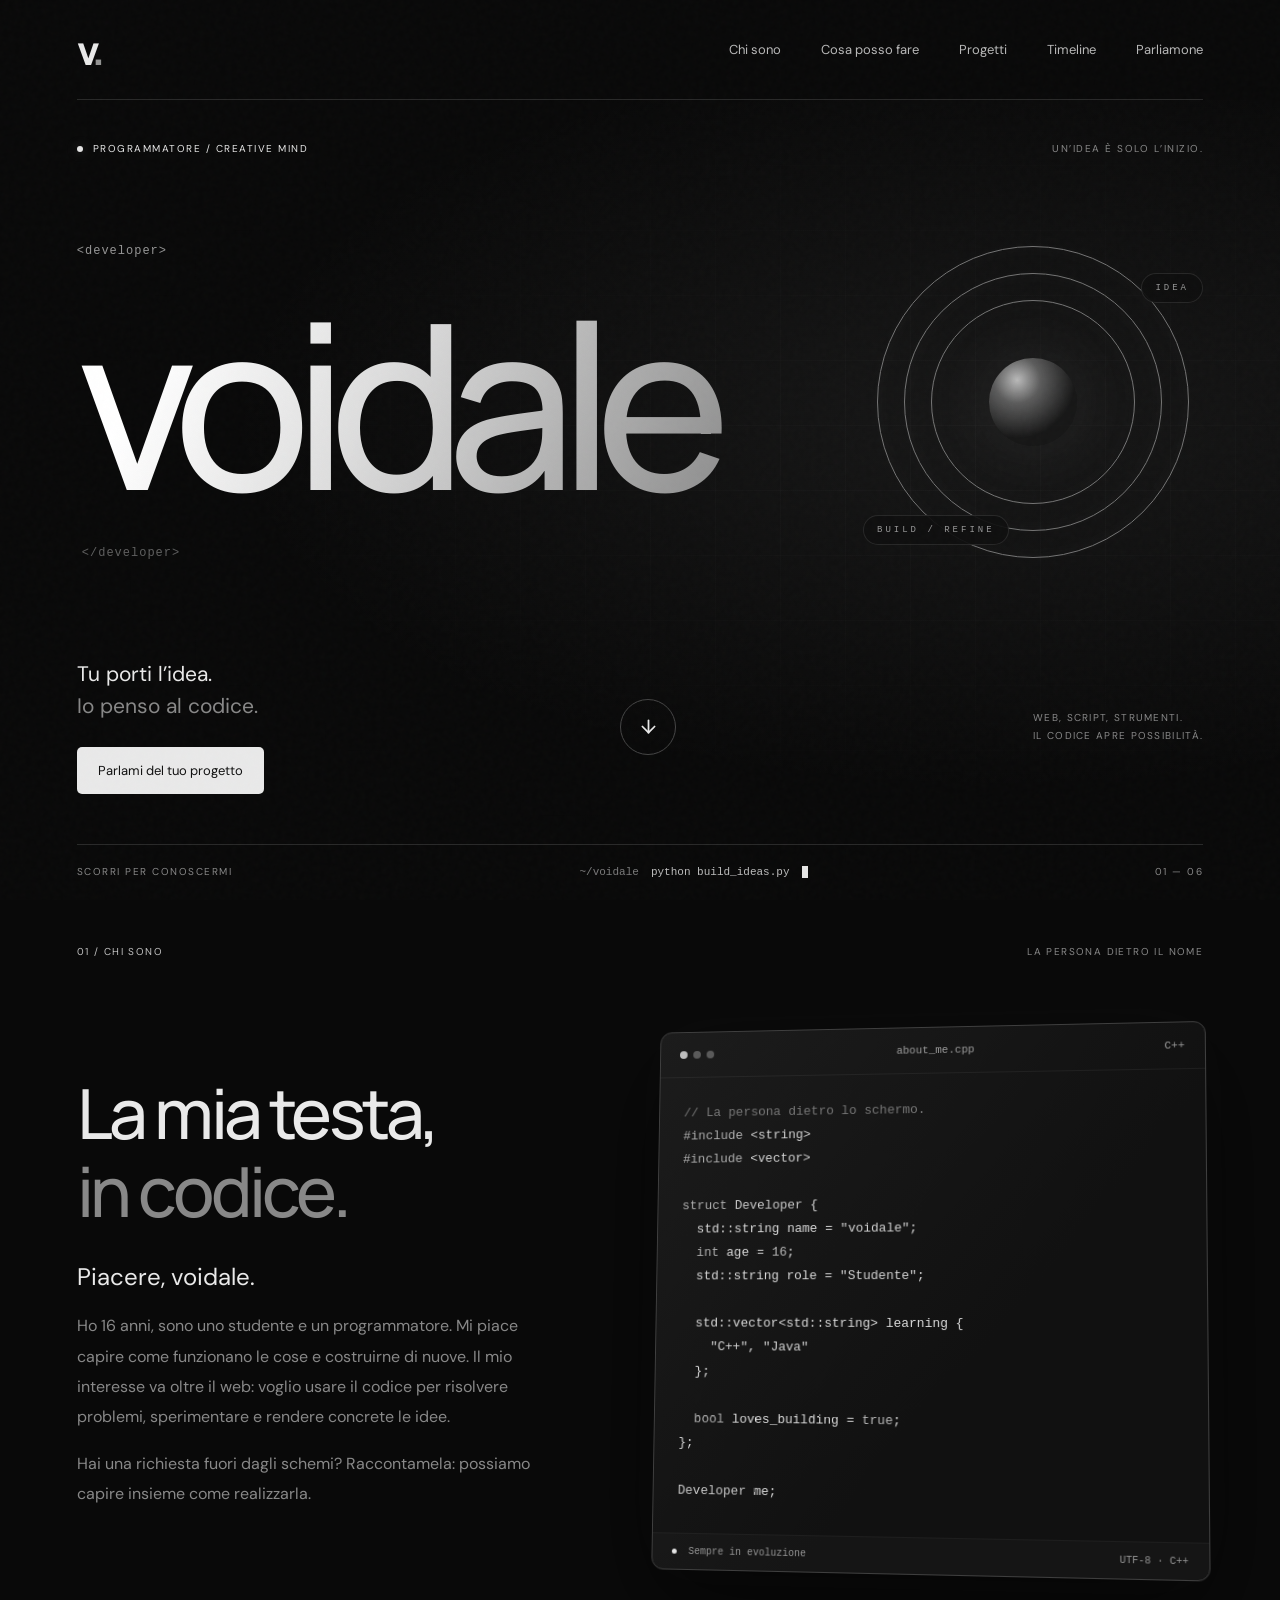
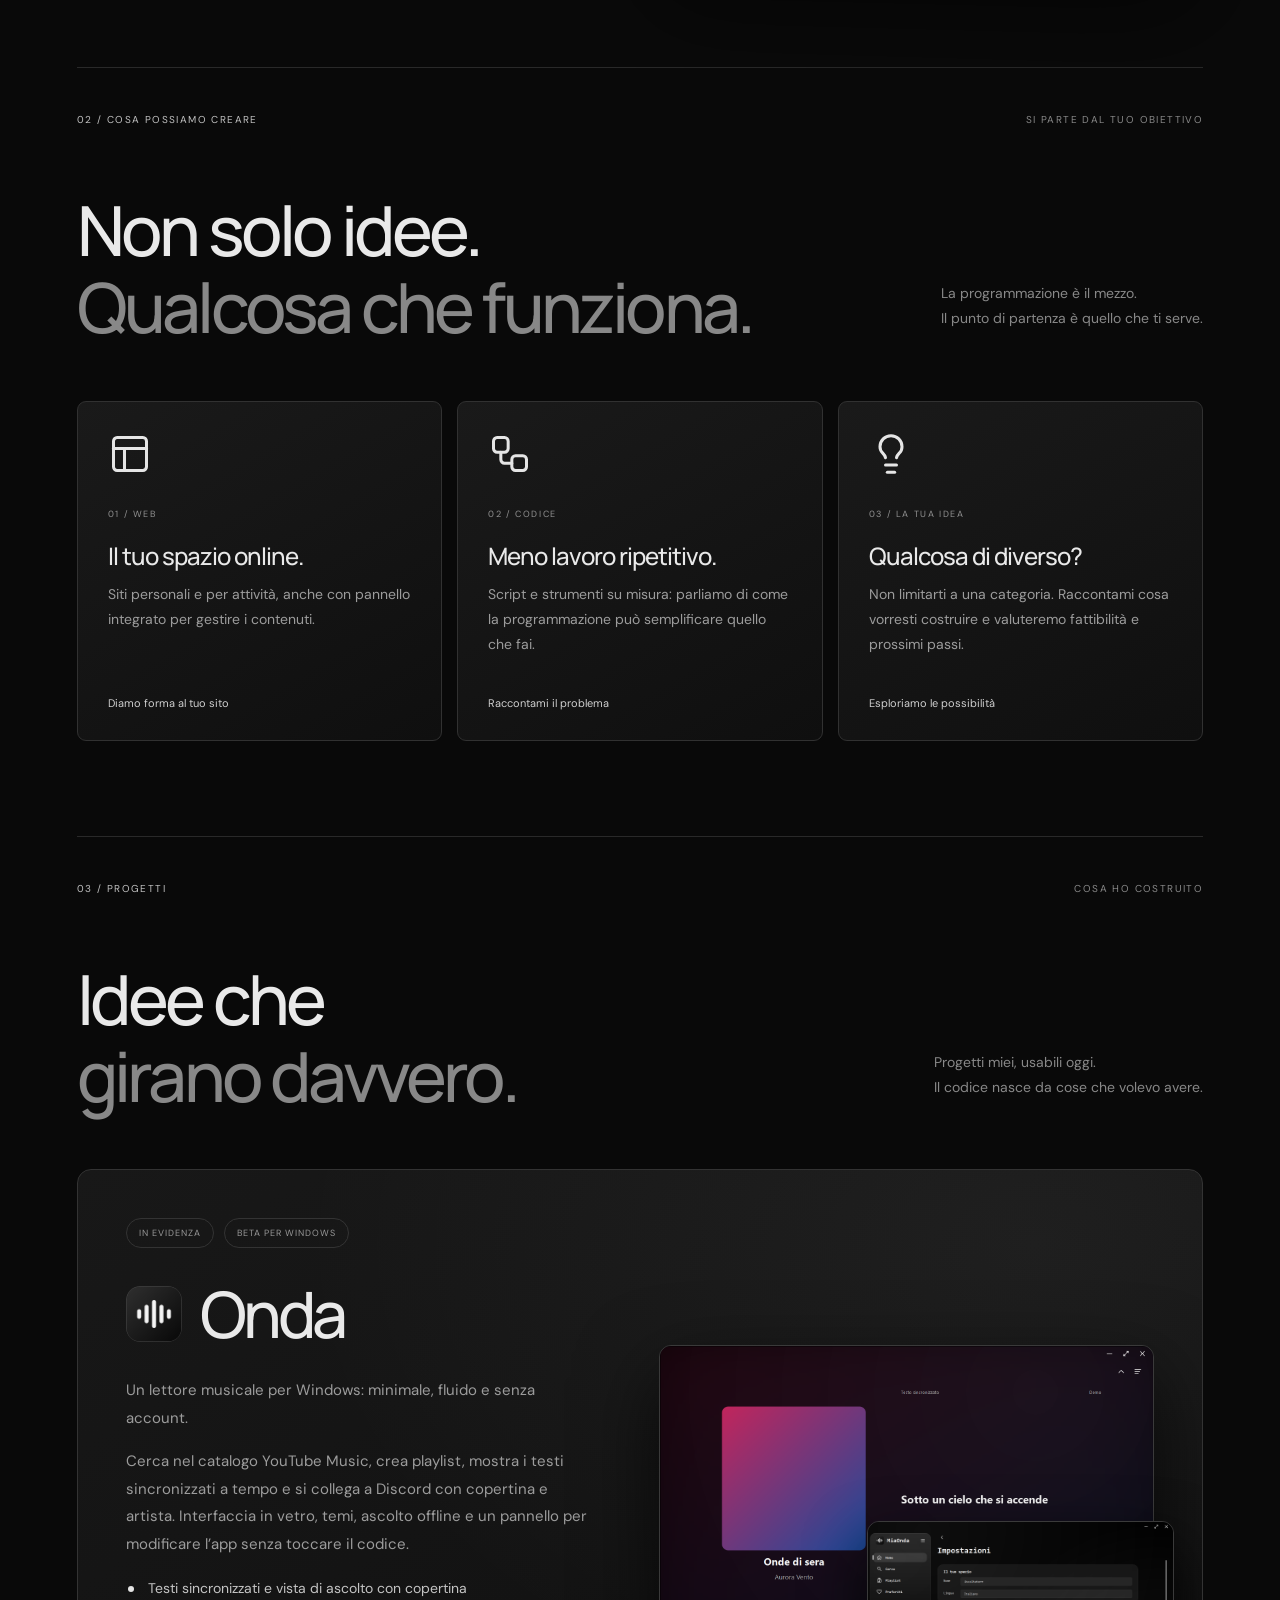
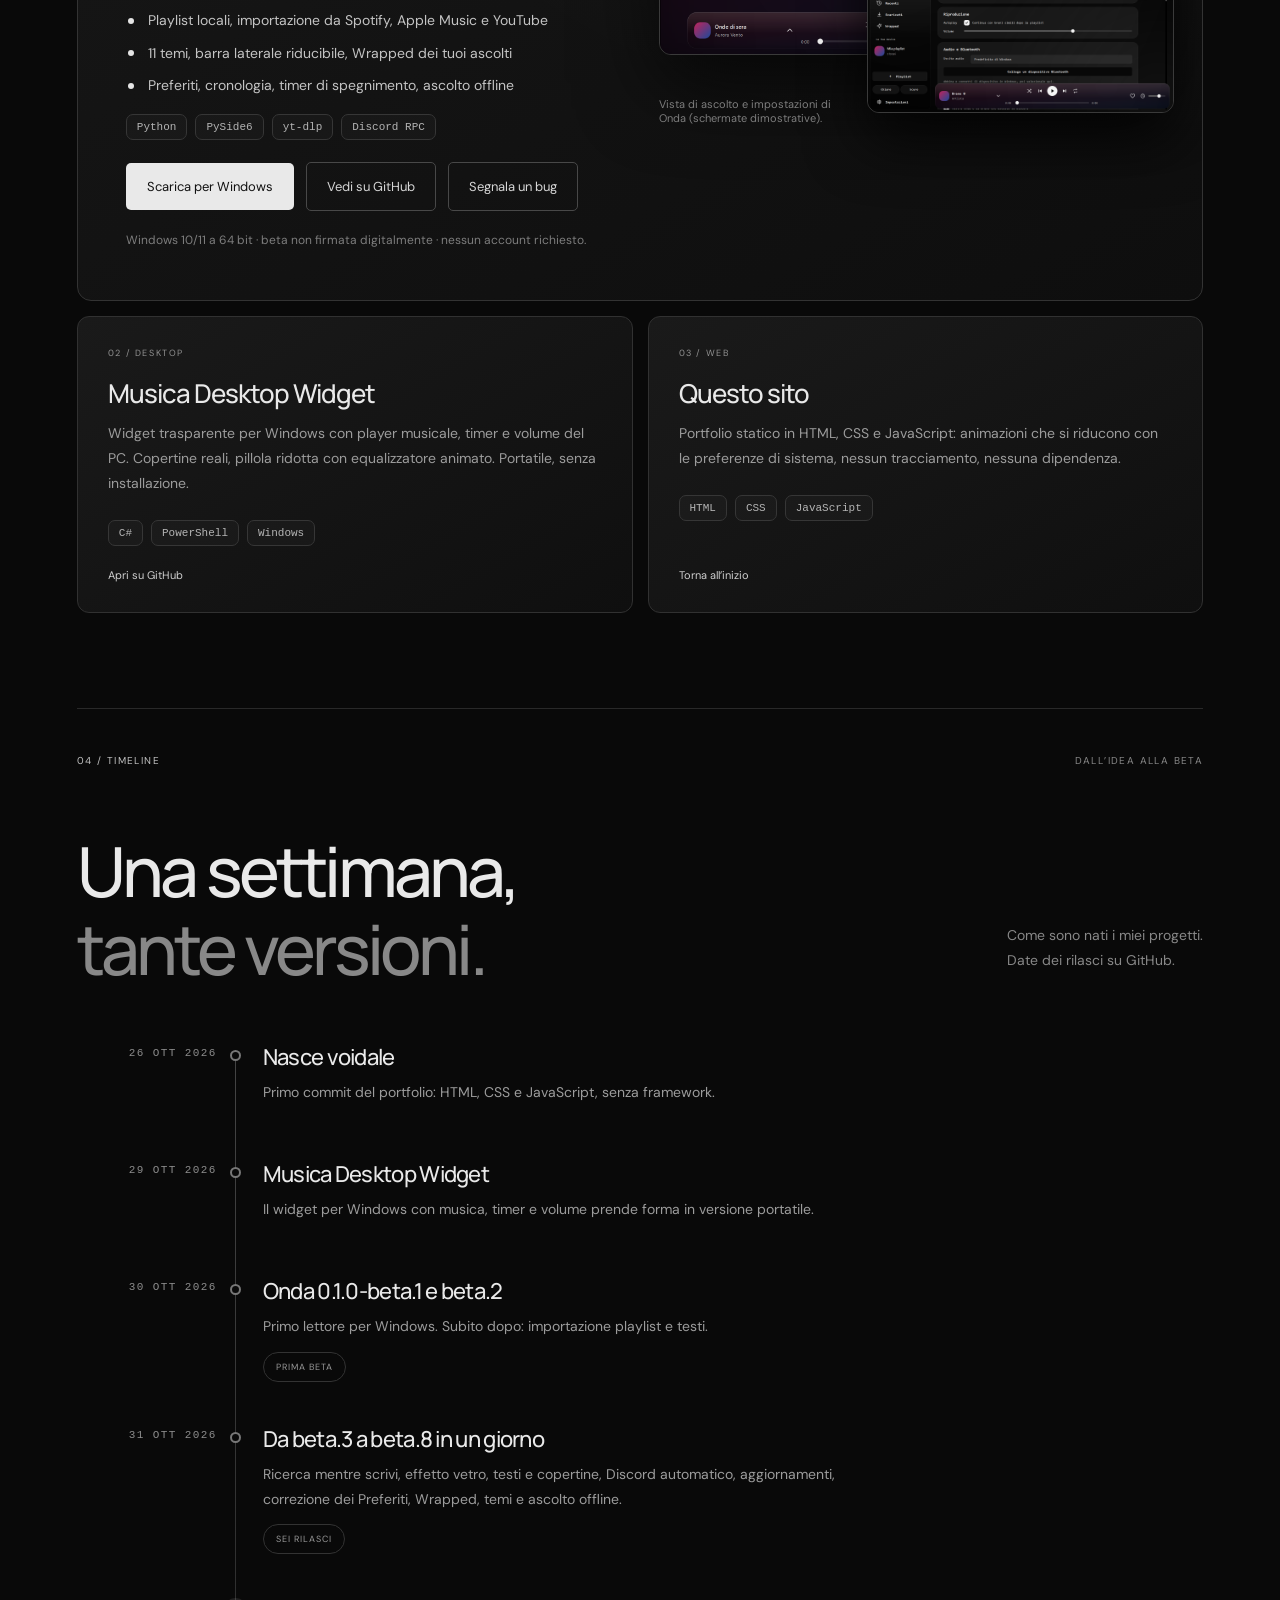
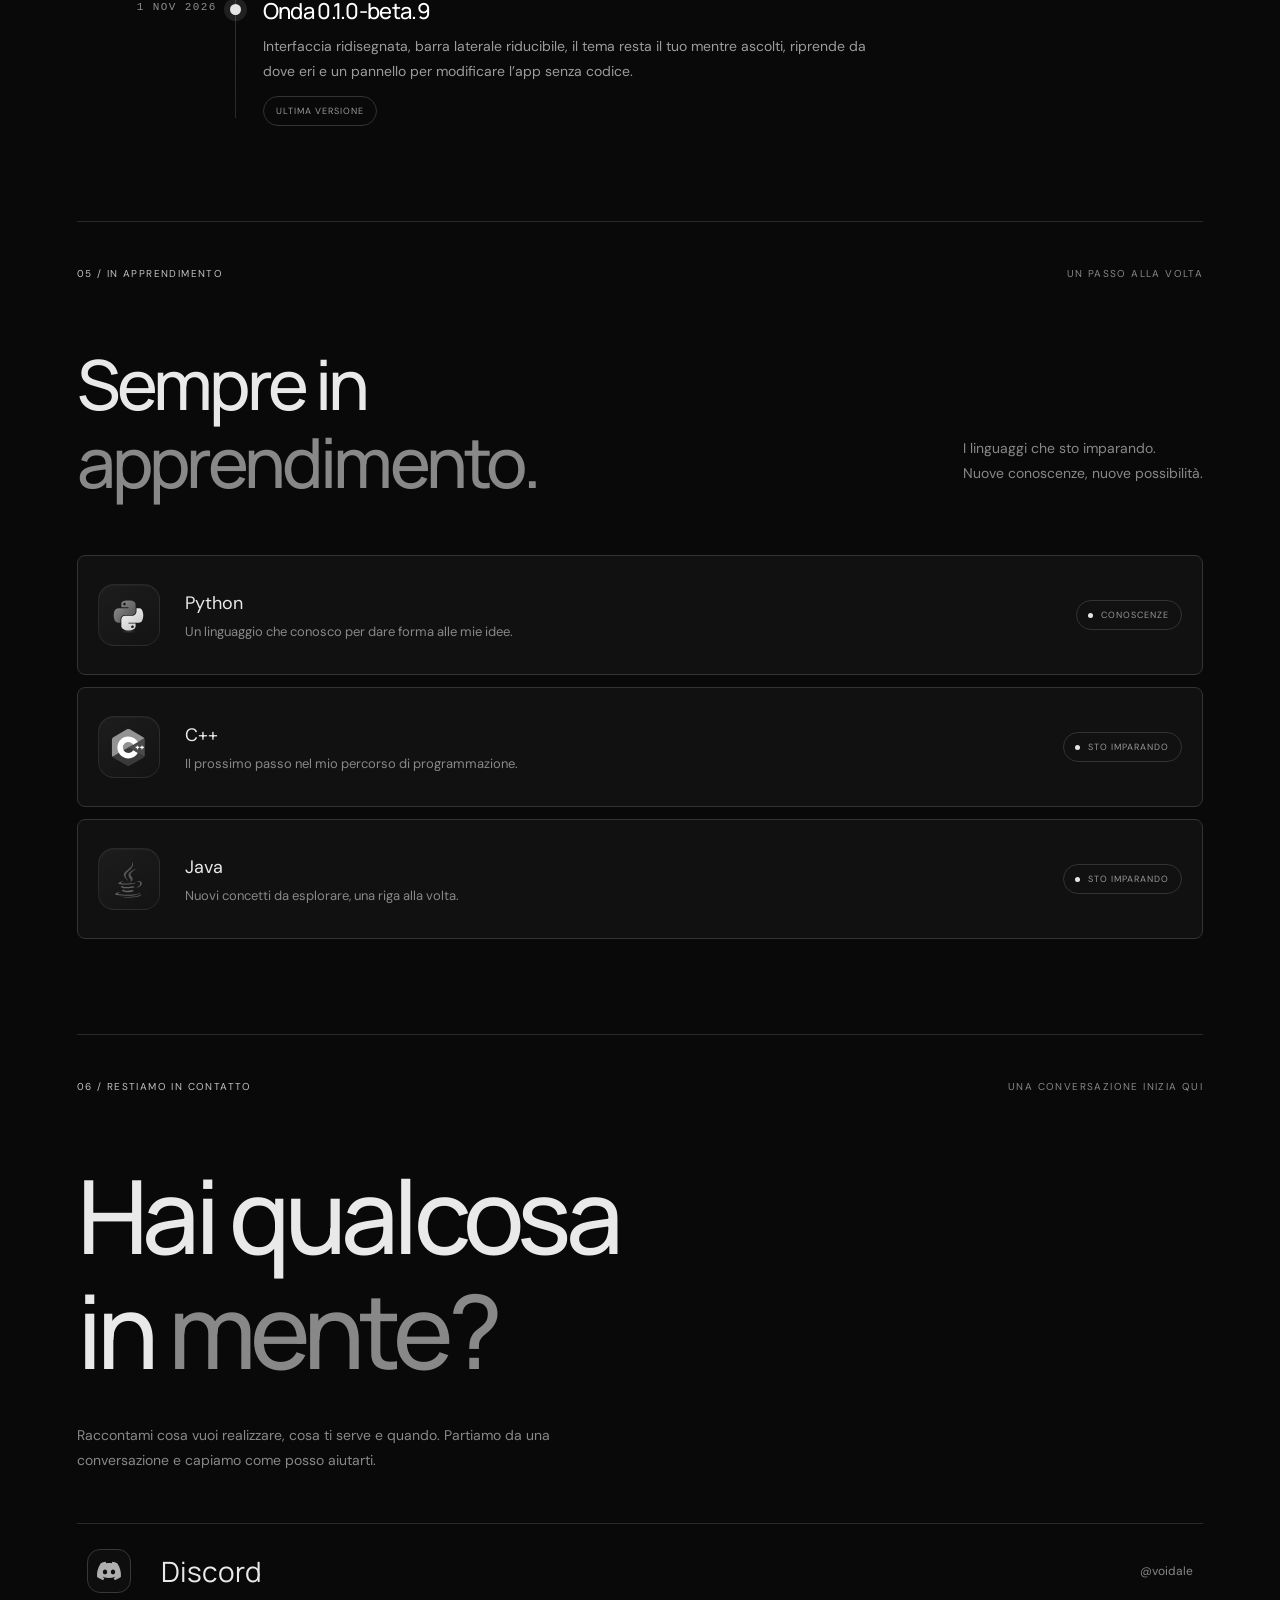
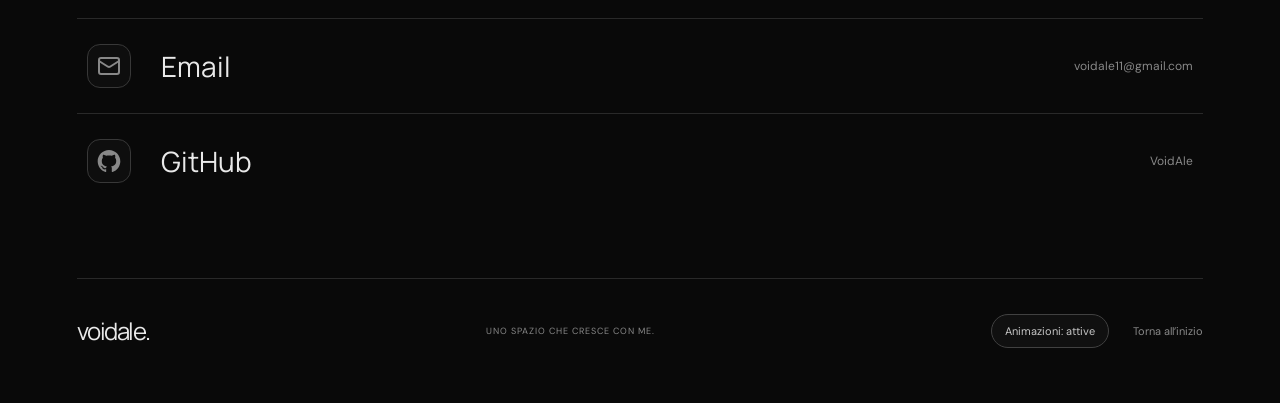
==== index.html @ 8bdd40ad "Aggiunge progetti (Onda, Musica Desktop Widget), timeline e metadati social" ====
<!doctype html>
<html lang="it">
<head>
  <meta charset="utf-8">
  <meta name="viewport" content="width=device-width, initial-scale=1">
  <meta name="theme-color" content="#090909">
  <meta name="description" content="Sono voidale, studente e programmatore. Hai un progetto? Parliamo di codice, strumenti e soluzioni su misura.">
  <title>voidale — idee in codice</title>
  <link rel="icon" href="data:image/svg+xml,%3Csvg xmlns='http://www.w3.org/2000/svg' viewBox='0 0 64 64'%3E%3Crect width='64' height='64' rx='14' fill='%23090909'/%3E%3Ctext x='32' y='44' font-family='Arial' font-weight='800' font-size='38' text-anchor='middle' fill='%23e9e9e9'%3Ev.%3C/text%3E%3C/svg%3E">
  <meta property="og:type" content="website">
  <meta property="og:title" content="voidale — idee in codice">
  <meta property="og:description" content="Programmatore e studente. Progetti: Onda, lettore musicale per Windows, e Musica Desktop Widget.">
  <meta property="og:image" content="https://voidale.github.io/assets/onda-ascolto.png">
  <meta name="twitter:card" content="summary_large_image">
  <link rel="stylesheet" href="style.css?v=20261101-projects1">
  <script src="script.js?v=20261027-motion3" defer></script>
</head>
<body>
  <a class="skip" href="#about">Vai al contenuto</a>
  <header class="header">
    <a class="wordmark" href="#home" aria-label="voidale, inizio">v<span>.</span></a>
    <nav aria-label="Navigazione principale"><a href="#about">Chi sono</a><a href="#interests">Cosa posso fare</a><a href="#projects">Progetti</a><a href="#timeline">Timeline</a><a href="#contact">Parliamone</a></nav>
  </header>
  <main>
    <section id="home" class="hero">
      <div class="hero-top"><span class="eyebrow"><i></i> PROGRAMMATORE / CREATIVE MIND</span><span class="edition">UN’IDEA È SOLO L’INIZIO.</span></div>
      <div class="hero-title"><div class="hero-name"><span class="hero-kicker">&lt;developer&gt;</span><h1>voidale</h1><span class="hero-kicker closing">&lt;/developer&gt;</span></div><div class="orbit" aria-hidden="true"><div class="ring one"></div><div class="ring two"></div><div class="ring three"></div><div class="core"></div><span class="orbit-label label-top">IDEA</span><span class="orbit-label label-bottom">BUILD / REFINE</span></div></div>
      <div class="hero-bottom"><div><p>Tu porti l’idea.<br><span>Io penso al codice.</span></p><a class="primary-cta" href="#contact">Parlami del tuo progetto</a></div><a class="round-link" href="#about" aria-label="Scopri chi sono"><svg xmlns="http://www.w3.org/2000/svg" viewBox="0 0 24 24" fill="none" stroke="currentColor" stroke-width="2" stroke-linecap="round" stroke-linejoin="round" class="icon line-icon" aria-hidden="true" focusable="false"> <path d="M12 5v14" /> <path d="m19 12-7 7-7-7" /> </svg></a><span class="small-note">WEB, SCRIPT, STRUMENTI.<br>IL CODICE APRE POSSIBILITÀ.</span></div>
      <div class="hero-foot"><span>SCORRI PER CONOSCERMI</span><div class="mini-terminal"><span>~/voidale</span> <span class="terminal-command">python build_ideas.py</span><i aria-hidden="true"></i></div><span>01 — 06</span></div>
    </section>
    <section id="about" class="section reveal">
      <div class="section-label"><span>01 / CHI SONO</span><span>LA PERSONA DIETRO IL NOME</span></div>
      <div class="about-grid"><div class="about-copy"><h2>La mia testa,<br><em>in codice.</em></h2><p class="lead">Piacere, voidale.</p><p>Ho 16 anni, sono uno studente e un programmatore. Mi piace capire come funzionano le cose e costruirne di nuove. Il mio interesse va oltre il web: voglio usare il codice per risolvere problemi, sperimentare e rendere concrete le idee.</p><p>Hai una richiesta fuori dagli schemi? Raccontamela: possiamo capire insieme come realizzarla.</p></div><div class="code-card" data-tilt><div class="editor-bar"><div class="window-dots" aria-hidden="true"><i></i><i></i><i></i></div><span>about_me.cpp</span><span>C++</span></div><div class="editor-code"><pre><code><span class="syntax-comment">// La persona dietro lo schermo.</span>
<span class="syntax-purple">#include</span> <span class="syntax-green">&lt;string&gt;</span>
<span class="syntax-purple">#include</span> <span class="syntax-green">&lt;vector&gt;</span>

<span class="syntax-purple">struct</span> <span class="syntax-blue">Developer</span> {
  std::string name = <span class="syntax-green">"voidale"</span>;
  <span class="syntax-purple">int</span> age = <span class="syntax-orange">16</span>;
  std::string role = <span class="syntax-green">"Studente"</span>;

  std::vector&lt;std::string&gt; learning {
    <span class="syntax-green">"C++"</span>, <span class="syntax-green">"Java"</span>
  };

  <span class="syntax-purple">bool</span> loves_building = <span class="syntax-orange">true</span>;
};

<span class="syntax-blue">Developer</span> me;</code></pre></div><div class="editor-status"><span><i></i> Sempre in evoluzione</span><span>UTF-8 · C++</span></div></div></div>
    </section>
    <section id="interests" class="section reveal">
      <div class="section-label"><span>02 / COSA POSSIAMO CREARE</span><span>SI PARTE DAL TUO OBIETTIVO</span></div>
      <div class="learning-heading"><h2>Non solo idee.<br><em>Qualcosa che funziona.</em></h2><p>La programmazione è il mezzo.<br>Il punto di partenza è quello che ti serve.</p></div>
      <div class="service-grid"><a class="service-card" href="#contact"><span class="service-icon"><svg xmlns="http://www.w3.org/2000/svg" viewBox="0 0 24 24" fill="none" stroke="currentColor" stroke-width="2" stroke-linecap="round" stroke-linejoin="round" class="icon line-icon" aria-hidden="true" focusable="false"> <rect width="18" height="18" x="3" y="3" rx="2" /> <path d="M3 9h18" /> <path d="M9 21V9" /> </svg></span><span class="service-number">01 / WEB</span><h3>Il tuo spazio online.</h3><p>Siti personali e per attività, anche con pannello integrato per gestire i contenuti.</p><span class="service-action">Diamo forma al tuo sito</span></a><a class="service-card" href="#contact"><span class="service-icon"><svg xmlns="http://www.w3.org/2000/svg" viewBox="0 0 24 24" fill="none" stroke="currentColor" stroke-width="2" stroke-linecap="round" stroke-linejoin="round" class="icon line-icon" aria-hidden="true" focusable="false"> <rect width="8" height="8" x="3" y="3" rx="2" /> <path d="M7 11v4a2 2 0 0 0 2 2h4" /> <rect width="8" height="8" x="13" y="13" rx="2" /> </svg></span><span class="service-number">02 / CODICE</span><h3>Meno lavoro ripetitivo.</h3><p>Script e strumenti su misura: parliamo di come la programmazione può semplificare quello che fai.</p><span class="service-action">Raccontami il problema</span></a><a class="service-card" href="#contact"><span class="service-icon"><svg xmlns="http://www.w3.org/2000/svg" viewBox="0 0 24 24" fill="none" stroke="currentColor" stroke-width="2" stroke-linecap="round" stroke-linejoin="round" class="icon line-icon" aria-hidden="true" focusable="false"> <path d="M15 14c.2-1 .7-1.7 1.5-2.5 1-.9 1.5-2.2 1.5-3.5A6 6 0 0 0 6 8c0 1 .2 2.2 1.5 3.5.7.7 1.3 1.5 1.5 2.5" /> <path d="M9 18h6" /> <path d="M10 22h4" /> </svg></span><span class="service-number">03 / LA TUA IDEA</span><h3>Qualcosa di diverso?</h3><p>Non limitarti a una categoria. Raccontami cosa vorresti costruire e valuteremo fattibilità e prossimi passi.</p><span class="service-action">Esploriamo le possibilità</span></a></div>
    </section>
    <section id="projects" class="section reveal">
      <div class="section-label"><span>03 / PROGETTI</span><span>COSA HO COSTRUITO</span></div>
      <div class="learning-heading"><h2>Idee che<br><em>girano davvero.</em></h2><p>Progetti miei, usabili oggi.<br>Il codice nasce da cose che volevo avere.</p></div>
      <article class="project-featured">
        <div class="project-copy">
          <div class="project-meta"><span class="tag">IN EVIDENZA</span><span class="tag">BETA PER WINDOWS</span></div>
          <div class="project-title"><img src="assets/onda-logo.png" alt="" width="56" height="56"><h3>Onda</h3></div>
          <p class="project-lead">Un lettore musicale per Windows: minimale, fluido e senza account.</p>
          <p>Cerca nel catalogo YouTube Music, crea playlist, mostra i testi sincronizzati a tempo e si collega a Discord con copertina e artista. Interfaccia in vetro, temi, ascolto offline e un pannello per modificare l’app senza toccare il codice.</p>
          <ul class="project-points">
            <li>Testi sincronizzati e vista di ascolto con copertina</li>
            <li>Playlist locali, importazione da Spotify, Apple Music e YouTube</li>
            <li>11 temi, barra laterale riducibile, Wrapped dei tuoi ascolti</li>
            <li>Preferiti, cronologia, timer di spegnimento, ascolto offline</li>
          </ul>
          <div class="project-stack"><span>Python</span><span>PySide6</span><span>yt-dlp</span><span>Discord RPC</span></div>
          <div class="project-actions">
            <a class="primary-cta" href="https://github.com/VoidAle/Onda/releases" target="_blank" rel="noopener noreferrer">Scarica per Windows</a>
            <a class="ghost-cta" href="https://github.com/VoidAle/Onda" target="_blank" rel="noopener noreferrer">Vedi su GitHub</a>
            <a class="ghost-cta" href="https://discord.gg/SE4Q9gt3j" target="_blank" rel="noopener noreferrer">Segnala un bug</a>
          </div>
          <p class="project-note">Windows 10/11 a 64 bit · beta non firmata digitalmente · nessun account richiesto.</p>
        </div>
        <figure class="project-shots">
          <img class="shot-main" src="assets/onda-ascolto.png" alt="Onda: vista di ascolto con copertina e testo sincronizzato" width="1440" height="900" loading="lazy">
          <img class="shot-side" src="assets/onda-impostazioni.png" alt="Onda: impostazioni a schede di vetro" width="1440" height="900" loading="lazy">
          <figcaption>Vista di ascolto e impostazioni di Onda (schermate dimostrative).</figcaption>
        </figure>
      </article>
      <div class="project-grid">
        <a class="project-card" href="https://github.com/VoidAle/desktop-widget" target="_blank" rel="noopener noreferrer">
          <span class="service-number">02 / DESKTOP</span>
          <h3>Musica Desktop Widget</h3>
          <p>Widget trasparente per Windows con player musicale, timer e volume del PC. Copertine reali, pillola ridotta con equalizzatore animato. Portatile, senza installazione.</p>
          <div class="project-stack"><span>C#</span><span>PowerShell</span><span>Windows</span></div>
          <span class="service-action">Apri su GitHub</span>
        </a>
        <a class="project-card" href="#about">
          <span class="service-number">03 / WEB</span>
          <h3>Questo sito</h3>
          <p>Portfolio statico in HTML, CSS e JavaScript: animazioni che si riducono con le preferenze di sistema, nessun tracciamento, nessuna dipendenza.</p>
          <div class="project-stack"><span>HTML</span><span>CSS</span><span>JavaScript</span></div>
          <span class="service-action">Torna all’inizio</span>
        </a>
      </div>
    </section>
    <section id="timeline" class="section reveal">
      <div class="section-label"><span>04 / TIMELINE</span><span>DALL’IDEA ALLA BETA</span></div>
      <div class="learning-heading"><h2>Una settimana,<br><em>tante versioni.</em></h2><p>Come sono nati i miei progetti.<br>Date dei rilasci su GitHub.</p></div>
      <ol class="timeline">
        <li class="t-item"><time datetime="2026-10-26">26 OTT 2026</time><div><h3>Nasce voidale</h3><p>Primo commit del portfolio: HTML, CSS e JavaScript, senza framework.</p></div></li>
        <li class="t-item"><time datetime="2026-10-29">29 OTT 2026</time><div><h3>Musica Desktop Widget</h3><p>Il widget per Windows con musica, timer e volume prende forma in versione portatile.</p></div></li>
        <li class="t-item"><time datetime="2026-10-30">30 OTT 2026</time><div><h3>Onda 0.1.0-beta.1 e beta.2</h3><p>Primo lettore per Windows. Subito dopo: importazione playlist e testi.</p><span class="tag">PRIMA BETA</span></div></li>
        <li class="t-item"><time datetime="2026-10-31">31 OTT 2026</time><div><h3>Da beta.3 a beta.8 in un giorno</h3><p>Ricerca mentre scrivi, effetto vetro, testi e copertine, Discord automatico, aggiornamenti, correzione dei Preferiti, Wrapped, temi e ascolto offline.</p><span class="tag">SEI RILASCI</span></div></li>
        <li class="t-item current"><time datetime="2026-11-01">1 NOV 2026</time><div><h3>Onda 0.1.0-beta.9</h3><p>Interfaccia ridisegnata, barra laterale riducibile, il tema resta il tuo mentre ascolti, riprende da dove eri e un pannello per modificare l’app senza codice.</p><span class="tag">ULTIMA VERSIONE</span></div></li>
      </ol>
    </section>
    <section id="learning" class="section reveal">
      <div class="section-label"><span>05 / IN APPRENDIMENTO</span><span>UN PASSO ALLA VOLTA</span></div>
      <div class="learning-heading"><h2>Sempre in<br><em>apprendimento.</em></h2><p>I linguaggi che sto imparando.<br>Nuove conoscenze, nuove possibilità.</p></div>
      <div class="language-placeholder"><span class="code-symbol" aria-hidden="true"><svg xmlns="http://www.w3.org/2000/svg" viewBox="0 0 128 128" class="icon brand-icon brand-python" aria-hidden="true" focusable="false"><linearGradient id="python-original-a" gradientUnits="userSpaceOnUse" x1="70.252" y1="1237.476" x2="170.659" y2="1151.089" gradientTransform="matrix(.563 0 0 -.568 -29.215 707.817)"><stop offset="0" stop-color="#949494"/><stop offset="1" stop-color="#606060"/></linearGradient><linearGradient id="python-original-b" gradientUnits="userSpaceOnUse" x1="209.474" y1="1098.811" x2="173.62" y2="1149.537" gradientTransform="matrix(.563 0 0 -.568 -29.215 707.817)"><stop offset="0" stop-color="#d2d2d2"/><stop offset="1" stop-color="#e4e4e4"/></linearGradient><path fill="url(#python-original-a)" d="M63.391 1.988c-4.222.02-8.252.379-11.8 1.007-10.45 1.846-12.346 5.71-12.346 12.837v9.411h24.693v3.137H29.977c-7.176 0-13.46 4.313-15.426 12.521-2.268 9.405-2.368 15.275 0 25.096 1.755 7.311 5.947 12.519 13.124 12.519h8.491V67.234c0-8.151 7.051-15.34 15.426-15.34h24.665c6.866 0 12.346-5.654 12.346-12.548V15.833c0-6.693-5.646-11.72-12.346-12.837-4.244-.706-8.645-1.027-12.866-1.008zM50.037 9.557c2.55 0 4.634 2.117 4.634 4.721 0 2.593-2.083 4.69-4.634 4.69-2.56 0-4.633-2.097-4.633-4.69-.001-2.604 2.073-4.721 4.633-4.721z" transform="translate(0 10.26)"/><path fill="url(#python-original-b)" d="M91.682 28.38v10.966c0 8.5-7.208 15.655-15.426 15.655H51.591c-6.756 0-12.346 5.783-12.346 12.549v23.515c0 6.691 5.818 10.628 12.346 12.547 7.816 2.297 15.312 2.713 24.665 0 6.216-1.801 12.346-5.423 12.346-12.547v-9.412H63.938v-3.138h37.012c7.176 0 9.852-5.005 12.348-12.519 2.578-7.735 2.467-15.174 0-25.096-1.774-7.145-5.161-12.521-12.348-12.521h-9.268zM77.809 87.927c2.561 0 4.634 2.097 4.634 4.692 0 2.602-2.074 4.719-4.634 4.719-2.55 0-4.633-2.117-4.633-4.719 0-2.595 2.083-4.692 4.633-4.692z" transform="translate(0 10.26)"/><radialGradient id="python-original-c" cx="1825.678" cy="444.45" r="26.743" gradientTransform="matrix(0 -.24 -1.055 0 532.979 557.576)" gradientUnits="userSpaceOnUse"><stop offset="0" stop-color="#b8b8b8" stop-opacity=".498"/><stop offset="1" stop-color="#7f7f7f" stop-opacity="0"/></radialGradient><path opacity=".444" fill="url(#python-original-c)" d="M97.309 119.597c0 3.543-14.816 6.416-33.091 6.416-18.276 0-33.092-2.873-33.092-6.416 0-3.544 14.815-6.417 33.092-6.417 18.275 0 33.091 2.872 33.091 6.417z"/></svg></span><div><h3>Python</h3><p>Un linguaggio che conosco per dare forma alle mie idee.</p></div><span class="tag">CONOSCENZE</span></div>
      <div class="language-placeholder"><span class="code-symbol" aria-hidden="true"><svg viewBox="0 0 128 128" xmlns="http://www.w3.org/2000/svg" class="icon brand-icon brand-cpp" aria-hidden="true" focusable="false"> <path fill="#4b4b4b" d="M118.766 95.82c.89-1.543 1.441-3.28 1.441-4.843V36.78c0-1.558-.55-3.297-1.441-4.84l-55.32 31.94Zm0 0"/> <path fill="#3a3a3a" d="m68.36 126.586 46.933-27.094c1.352-.781 2.582-2.129 3.473-3.672l-55.32-31.94L8.12 95.82c.89 1.543 2.121 2.89 3.473 3.672l46.933 27.094c2.703 1.562 7.13 1.562 9.832 0Zm0 0"/> <path fill="#939393" d="M118.766 31.941c-.891-1.546-2.121-2.894-3.473-3.671L68.359 1.172c-2.703-1.563-7.129-1.563-9.832 0L11.594 28.27C8.89 29.828 6.68 33.66 6.68 36.78v54.196c0 1.562.55 3.3 1.441 4.843L63.445 63.88Zm0 0"/> <path fill="#ffffff" d="M63.445 26.035c-20.867 0-37.843 16.977-37.843 37.844s16.976 37.844 37.843 37.844c13.465 0 26.024-7.247 32.77-18.91L79.84 73.335c-3.38 5.84-9.66 9.465-16.395 9.465-10.433 0-18.922-8.488-18.922-18.922 0-10.434 8.49-18.922 18.922-18.922 6.73 0 13.017 3.629 16.39 9.465l16.38-9.477c-6.75-11.664-19.305-18.91-32.77-18.91zM92.88 57.57v4.207h-4.207v4.203h4.207v4.207h4.203V65.98h4.203v-4.203h-4.203V57.57H92.88zm15.766 0v4.207h-4.204v4.203h4.204v4.207h4.207V65.98h4.203v-4.203h-4.203V57.57h-4.207z"/> </svg></span><div><h3>C++</h3><p>Il prossimo passo nel mio percorso di programmazione.</p></div><span class="tag">STO IMPARANDO</span></div>
      <div class="language-placeholder"><span class="code-symbol" aria-hidden="true"><svg xmlns="http://www.w3.org/2000/svg" viewBox="0 0 128 128" class="icon brand-icon brand-java" aria-hidden="true" focusable="false"><path fill="#616161" d="M47.617 98.12s-4.767 2.774 3.397 3.71c9.892 1.13 14.947.968 25.845-1.092 0 0 2.871 1.795 6.873 3.351-24.439 10.47-55.308-.607-36.115-5.969zm-2.988-13.665s-5.348 3.959 2.823 4.805c10.567 1.091 18.91 1.18 33.354-1.6 0 0 1.993 2.025 5.132 3.131-29.542 8.64-62.446.68-41.309-6.336z"/><path fill="#555555" d="M69.802 61.271c6.025 6.935-1.58 13.17-1.58 13.17s15.289-7.891 8.269-17.777c-6.559-9.215-11.587-13.792 15.635-29.58 0 .001-42.731 10.67-22.324 34.187z"/><path fill="#616161" d="M102.123 108.229s3.529 2.91-3.888 5.159c-14.102 4.272-58.706 5.56-71.094.171-4.451-1.938 3.899-4.625 6.526-5.192 2.739-.593 4.303-.485 4.303-.485-4.953-3.487-32.013 6.85-13.743 9.815 49.821 8.076 90.817-3.637 77.896-9.468zM49.912 70.294s-22.686 5.389-8.033 7.348c6.188.828 18.518.638 30.011-.326 9.39-.789 18.813-2.474 18.813-2.474s-3.308 1.419-5.704 3.053c-23.042 6.061-67.544 3.238-54.731-2.958 10.832-5.239 19.644-4.643 19.644-4.643zm40.697 22.747c23.421-12.167 12.591-23.86 5.032-22.285-1.848.385-2.677.72-2.677.72s.688-1.079 2-1.543c14.953-5.255 26.451 15.503-4.823 23.725 0-.002.359-.327.468-.617z"/><path fill="#555555" d="M76.491 1.587S89.459 14.563 64.188 34.51c-20.266 16.006-4.621 25.13-.007 35.559-11.831-10.673-20.509-20.07-14.688-28.815C58.041 28.42 81.722 22.195 76.491 1.587z"/><path fill="#616161" d="M52.214 126.021c22.476 1.437 57-.8 57.817-11.436 0 0-1.571 4.032-18.577 7.231-19.186 3.612-42.854 3.191-56.887.874 0 .001 2.875 2.381 17.647 3.331z"/></svg></span><div><h3>Java</h3><p>Nuovi concetti da esplorare, una riga alla volta.</p></div><span class="tag">STO IMPARANDO</span></div>
    </section>
    <section id="contact" class="section contact reveal">
      <div class="section-label"><span>06 / RESTIAMO IN CONTATTO</span><span>UNA CONVERSAZIONE INIZIA QUI</span></div>
      <h2>Hai qualcosa<br>in <em>mente?</em></h2>
      <p class="contact-intro">Raccontami cosa vuoi realizzare, cosa ti serve e quando. Partiamo da una conversazione e capiamo come posso aiutarti.</p>
      <div class="contact-links"><a class="contact-item" href="https://discord.com/users/1007318097985798144" target="_blank" rel="noopener noreferrer"><span class="contact-platform-icon"><svg fill="currentColor" role="img" viewBox="0 0 24 24" xmlns="http://www.w3.org/2000/svg" class="icon brand-icon brand-discord" aria-hidden="true" focusable="false"><title>Discord</title><path d="M20.317 4.3698a19.7913 19.7913 0 00-4.8851-1.5152.0741.0741 0 00-.0785.0371c-.211.3753-.4447.8648-.6083 1.2495-1.8447-.2762-3.68-.2762-5.4868 0-.1636-.3933-.4058-.8742-.6177-1.2495a.077.077 0 00-.0785-.037 19.7363 19.7363 0 00-4.8852 1.515.0699.0699 0 00-.0321.0277C.5334 9.0458-.319 13.5799.0992 18.0578a.0824.0824 0 00.0312.0561c2.0528 1.5076 4.0413 2.4228 5.9929 3.0294a.0777.0777 0 00.0842-.0276c.4616-.6304.8731-1.2952 1.226-1.9942a.076.076 0 00-.0416-.1057c-.6528-.2476-1.2743-.5495-1.8722-.8923a.077.077 0 01-.0076-.1277c.1258-.0943.2517-.1923.3718-.2914a.0743.0743 0 01.0776-.0105c3.9278 1.7933 8.18 1.7933 12.0614 0a.0739.0739 0 01.0785.0095c.1202.099.246.1981.3728.2924a.077.077 0 01-.0066.1276 12.2986 12.2986 0 01-1.873.8914.0766.0766 0 00-.0407.1067c.3604.698.7719 1.3628 1.225 1.9932a.076.076 0 00.0842.0286c1.961-.6067 3.9495-1.5219 6.0023-3.0294a.077.077 0 00.0313-.0552c.5004-5.177-.8382-9.6739-3.5485-13.6604a.061.061 0 00-.0312-.0286zM8.02 15.3312c-1.1825 0-2.1569-1.0857-2.1569-2.419 0-1.3332.9555-2.4189 2.157-2.4189 1.2108 0 2.1757 1.0952 2.1568 2.419 0 1.3332-.9555 2.4189-2.1569 2.4189zm7.9748 0c-1.1825 0-2.1569-1.0857-2.1569-2.419 0-1.3332.9554-2.4189 2.1569-2.4189 1.2108 0 2.1757 1.0952 2.1568 2.419 0 1.3332-.946 2.4189-2.1568 2.4189Z"/></svg></span><h3>Discord</h3><span class="contact-value">@voidale</span></a><a class="contact-item" href="mailto:voidale11@gmail.com"><span class="contact-platform-icon"><svg xmlns="http://www.w3.org/2000/svg" viewBox="0 0 24 24" fill="none" stroke="currentColor" stroke-width="2" stroke-linecap="round" stroke-linejoin="round" class="icon line-icon" aria-hidden="true" focusable="false"> <path d="m22 7-8.991 5.727a2 2 0 0 1-2.009 0L2 7" /> <rect x="2" y="4" width="20" height="16" rx="2" /> </svg></span><h3>Email</h3><span class="contact-value">voidale11@gmail.com</span></a><a class="contact-item" href="https://github.com/VoidAle" target="_blank" rel="noopener noreferrer"><span class="contact-platform-icon"><svg fill="currentColor" xmlns="http://www.w3.org/2000/svg" viewBox="0 0 128 128" class="icon brand-icon brand-github" aria-hidden="true" focusable="false"><g fill="#161616"><path fill-rule="evenodd" clip-rule="evenodd" d="M64 5.103c-33.347 0-60.388 27.035-60.388 60.388 0 26.682 17.303 49.317 41.297 57.303 3.017.56 4.125-1.31 4.125-2.905 0-1.44-.056-6.197-.082-11.243-16.8 3.653-20.345-7.125-20.345-7.125-2.747-6.98-6.705-8.836-6.705-8.836-5.48-3.748.413-3.67.413-3.67 6.063.425 9.257 6.223 9.257 6.223 5.386 9.23 14.127 6.562 17.573 5.02.542-3.903 2.107-6.568 3.834-8.076-13.413-1.525-27.514-6.704-27.514-29.843 0-6.593 2.36-11.98 6.223-16.21-.628-1.52-2.695-7.662.584-15.98 0 0 5.07-1.623 16.61 6.19C53.7 35 58.867 34.327 64 34.304c5.13.023 10.3.694 15.127 2.033 11.526-7.813 16.59-6.19 16.59-6.19 3.287 8.317 1.22 14.46.593 15.98 3.872 4.23 6.215 9.617 6.215 16.21 0 23.194-14.127 28.3-27.574 29.796 2.167 1.874 4.097 5.55 4.097 11.183 0 8.08-.07 14.583-.07 16.572 0 1.607 1.088 3.49 4.148 2.897 23.98-7.994 41.263-30.622 41.263-57.294C124.388 32.14 97.35 5.104 64 5.104z"/><path d="M26.484 91.806c-.133.3-.605.39-1.035.185-.44-.196-.685-.605-.543-.906.13-.31.603-.395 1.04-.188.44.197.69.61.537.91zm2.446 2.729c-.287.267-.85.143-1.232-.28-.396-.42-.47-.983-.177-1.254.298-.266.844-.14 1.24.28.394.426.472.984.17 1.255zM31.312 98.012c-.37.258-.976.017-1.35-.52-.37-.538-.37-1.183.01-1.44.373-.258.97-.025 1.35.507.368.545.368 1.19-.01 1.452zm3.261 3.361c-.33.365-1.036.267-1.552-.23-.527-.487-.674-1.18-.343-1.544.336-.366 1.045-.264 1.564.23.527.486.686 1.18.333 1.543zm4.5 1.951c-.147.473-.825.688-1.51.486-.683-.207-1.13-.76-.99-1.238.14-.477.823-.7 1.512-.485.683.206 1.13.756.988 1.237zm4.943.361c.017.498-.563.91-1.28.92-.723.017-1.308-.387-1.315-.877 0-.503.568-.91 1.29-.924.717-.013 1.306.387 1.306.88zm4.598-.782c.086.485-.413.984-1.126 1.117-.7.13-1.35-.172-1.44-.653-.086-.498.422-.997 1.122-1.126.714-.123 1.354.17 1.444.663zm0 0"/></g></svg></span><h3>GitHub</h3><span class="contact-value">VoidAle</span></a></div>
    </section>
  </main>
  <footer><a class="footer-logo" href="#home">voidale.</a><span>UNO SPAZIO CHE CRESCE CON ME.</span><div class="footer-controls"><button class="motion-toggle" type="button" data-motion-toggle hidden>Animazioni</button><a href="#home">Torna all’inizio</a></div></footer>
</body>
</html>
---- style.css ----
@import url('https://fonts.googleapis.com/css2?family=DM+Sans:wght@400;500;600;700&family=Manrope:wght@400;500;600;700;800&display=swap');
:root{color-scheme:dark;--bg:#090909;--fg:#e9e9e9;--muted:#888888;--line:#292929}*{box-sizing:border-box}html{scroll-behavior:smooth;scroll-padding-top:100px}body{margin:0;background:var(--bg);color:var(--fg);font-family:'DM Sans',sans-serif}body:before{content:"";position:fixed;inset:0;pointer-events:none;z-index:10;opacity:.035;background-image:url("data:image/svg+xml,%3Csvg viewBox='0 0 180 180' xmlns='http://www.w3.org/2000/svg'%3E%3Cfilter id='n'%3E%3CfeTurbulence type='fractalNoise' baseFrequency='.9' numOctaves='3' stitchTiles='stitch'/%3E%3C/filter%3E%3Cpath fill='%23fff' filter='url(%23n)' opacity='.6' d='M0 0h180v180H0z'/%3E%3C/svg%3E")}a{color:inherit;text-decoration:none}a:focus-visible{outline:2px solid #e0e0e0;outline-offset:7px}.skip{position:fixed;top:-80px;padding:15px;background:white;color:black;z-index:30}.skip:focus{top:10px}.header{height:100px;margin:0 6%;display:flex;align-items:center;justify-content:space-between;border-bottom:1px solid var(--line)}.wordmark{font-family:Manrope,sans-serif;font-weight:800;font-size:40px;letter-spacing:-5px}.wordmark span{color:#929292}nav{display:flex;gap:40px;font-size:13px}nav a{color:#b8b8b8;transition:color .25s}nav a:hover{color:white}nav span{margin-left:10px}.hero{min-height:calc(100svh - 100px);padding:42px 6% 22px;display:flex;flex-direction:column;overflow:hidden}.hero-top,.hero-foot{display:flex;justify-content:space-between;font-size:10px;letter-spacing:1.5px}.eyebrow{display:flex;align-items:center;gap:10px}.eyebrow i{width:6px;height:6px;background:#cecece;border-radius:50%;box-shadow:0 0 12px #cecece44}.edition,.hero-foot{color:var(--muted)}.hero-title{position:relative;flex:1;display:flex;align-items:center;min-height:330px}h1{position:relative;z-index:1;margin:0;font-family:Manrope,sans-serif;font-size:clamp(100px,20vw,300px);line-height:1.25;letter-spacing:-.085em;font-weight:500}h1>span{font:16px 'DM Sans',sans-serif;position:absolute;top:24%;right:-30px;letter-spacing:0}.orbit{position:absolute;width:340px;height:340px;right:0;top:50%;transform:translateY(-50%) translate3d(var(--orbit-x,0px),var(--orbit-y,0px),0);opacity:.8;perspective:700px;transition:filter .5s}.orbit:hover{filter:brightness(1.7)}.ring{position:absolute;inset:12%;border:1px solid #767676;border-radius:50%;box-shadow:inset 0 0 22px #ffffff08,0 0 20px #ffffff05;animation:orbit 24s linear infinite}.two{inset:4%;animation-delay:-8s;animation-direction:reverse}.three{inset:20%;animation-delay:-16s}.core{position:absolute;inset:37%;border-radius:50%;background:radial-gradient(circle at 30% 25%,#c1c1c1,#505050 25%,#151515 65%);box-shadow:0 0 60px #97979718}.hero-bottom{display:flex;align-items:center;justify-content:space-between;padding:10px 0 65px}.hero-bottom p{font-size:21px;line-height:1.5;margin:0}.hero-bottom p span{color:var(--muted)}.round-link{width:56px;height:56px;border:1px solid #454545;border-radius:50%;display:grid;place-items:center;font-size:23px;transition:background .3s,transform .3s}.round-link:hover{background:var(--fg);color:var(--bg);transform:translateY(5px)}.small-note{color:var(--muted);font-size:10px;line-height:1.8;letter-spacing:1.3px}.hero-foot{border-top:1px solid var(--line);padding-top:20px}.section{margin:0 6%;padding:45px 0 95px;border-bottom:1px solid var(--line)}.section-label{display:flex;justify-content:space-between;font-size:10px;letter-spacing:1.4px;color:var(--muted);margin-bottom:65px}.section-label span:first-child{color:#c2c2c2}h2{font-family:Manrope,sans-serif;font-weight:500;font-size:clamp(42px,5.4vw,80px);line-height:1.12;letter-spacing:-.055em;margin:0}em{font-style:normal;color:var(--muted)}.about-grid,.interest-row{display:grid;grid-template-columns:1fr 1fr;gap:10%}.about-copy{max-width:490px;padding-top:5px}.about-copy p{font-size:16px;color:var(--muted);line-height:1.9}.about-copy .lead{font-size:24px;line-height:1.5;color:var(--fg);margin-top:0}dl{margin:35px 0 0}dl>div{display:flex;justify-content:space-between;border-top:1px solid var(--line);padding:18px 0;gap:20px}dt{font-size:10px;letter-spacing:1px}dd{font-size:13px;margin:0;color:var(--muted)}.interest-note{position:relative;padding:0 70px 0 0;max-width:490px}.interest-note p{color:var(--muted);line-height:1.9;font-size:17px}.asterisk{display:block;font-size:65px;line-height:1;transform-origin:30px 30px;transition:transform 1s}.interest-note:hover .asterisk{transform:rotate(180deg)}.tag{font-size:9px;letter-spacing:1px;color:#989898;border:1px solid #333333;border-radius:20px;padding:8px 12px;display:inline-block}.learning-heading{display:flex;justify-content:space-between;gap:30px;align-items:end;margin-bottom:55px}.learning-heading p{color:var(--muted);font-size:14px;line-height:1.8}.language-placeholder{padding:32px 0;display:flex;align-items:center;gap:30px;border-top:1px solid var(--line)}.code-symbol{font-family:monospace;font-size:38px;color:#c3c3c3}.language-placeholder h3{font-size:18px;font-weight:400;margin:0 0 8px}.language-placeholder p{font-size:13px;color:var(--muted);margin:0}.language-placeholder .tag{margin-left:auto}.contact{padding-bottom:70px}.contact h2{font-size:clamp(60px,8vw,120px);position:relative}.contact-star{position:absolute;right:5%;top:0;font-weight:400;color:#bbbbbb}.contact-intro{font-size:14px;color:var(--muted);margin:35px 0 50px;line-height:1.8}.contact-item{border-top:1px solid var(--line);padding:25px 10px;display:flex;align-items:center;gap:30px;transition:background .3s,padding .3s}.contact-item:hover{background:#141414;padding-left:22px}.contact-item>span:first-child{font-size:10px;color:var(--muted)}.contact-item h3{font-family:Manrope,sans-serif;font-size:28px;font-weight:400;margin:0}.contact-value{margin-left:auto;color:var(--muted);font-size:12px}footer{margin:0 6%;padding:35px 0;display:flex;align-items:center;justify-content:space-between;font-size:11px;color:var(--muted)}.footer-logo{font-family:Manrope,sans-serif;font-size:24px;color:var(--fg);letter-spacing:-1.5px}footer>span{font-size:9px;letter-spacing:1px}::selection{background:#d8d8d8;color:#111111}@keyframes orbit{0%{transform:rotateZ(0deg) rotateY(65deg) rotateX(30deg)}100%{transform:rotateZ(360deg) rotateY(65deg) rotateX(30deg)}}@media(min-width:1500px){.orbit{right:6%;width:420px;height:420px}}@media(max-width:700px){.header{height:80px}nav{gap:20px;font-size:11px}.hero{min-height:calc(90svh - 80px);padding-top:30px}.edition{display:none}.hero-title{min-height:300px;align-items:center}h1{font-size:23vw}h1>span{font-size:11px;right:-18px}.orbit{width:220px;height:220px;right:-65px;top:52%;opacity:.45}.hero-bottom{padding-bottom:45px}.hero-bottom p{font-size:17px}.small-note{display:none}.round-link{width:45px;height:45px}.hero-foot{font-size:8px}.section{padding:30px 0 60px}.section-label{margin-bottom:40px;font-size:9px}.section-label>span:last-child{display:none}.about-grid,.interest-row{grid-template-columns:1fr;gap:35px}.about-copy .lead{font-size:21px}.about-copy p{font-size:15px}.interest-note{padding-right:0}.learning-heading{display:block;margin-bottom:35px}.learning-heading p{margin-top:25px}.language-placeholder{gap:18px;flex-wrap:wrap}.language-placeholder .tag{margin-left:0}.language-placeholder p{line-height:1.6}.code-symbol{font-size:28px}.contact-star{right:0;font-size:60px}.contact-intro{max-width:290px}.contact-item{gap:16px;flex-wrap:wrap}.contact-item h3{font-size:24px}.contact-value{font-size:10px}footer>span{display:none}}
/* Portfolio / creative developer */
:root{--accent:#e5e5e5}.hero{background:radial-gradient(ellipse at 82% 42%,#d4d4d40c,transparent 48%)}.eyebrow i{background:var(--accent)}.primary-cta{display:inline-flex;align-items:center;gap:35px;background:var(--fg);color:#111111;padding:15px 21px;border-radius:5px;font-size:13px;margin-top:25px;transition:background .25s,transform .25s}.primary-cta:hover{background:var(--accent);transform:translateY(-3px)}.hero-bottom{padding-bottom:40px}.about-grid{grid-template-columns:1fr 1.15fr;gap:8%;align-items:center}.about-copy h2{margin-bottom:30px}.about-copy .lead{margin-bottom:15px}.code-card{min-width:0;border:1px solid #3f3f3f;border-radius:12px;background:linear-gradient(130deg,#1c1c1c,#111111 60%);box-shadow:0 35px 100px #00000099,0 0 65px #d3d3d307;transform:perspective(1100px) rotateY(-5deg) rotateX(3deg);transition:transform .3s,border-color .3s;overflow:hidden}.code-card:hover{border-color:#8d8d8d}.editor-bar{display:flex;justify-content:space-between;align-items:center;border-bottom:1px solid #ffffff0e;padding:17px 20px;color:#9d9d9d;font:11px Consolas,monospace}.window-dots{display:flex;gap:6px}.window-dots i{width:8px;height:8px;background:#5a5a5a;border-radius:50%}.window-dots i:first-child{background:#bebebe}.editor-code{padding:25px 25px 30px;overflow-x:auto}.editor-code pre{font:13px/1.85 Consolas,'Courier New',monospace;margin:0;color:#dddddd;tab-size:2}.syntax-comment{color:#777777}.syntax-purple{color:#afafaf}.syntax-green{color:#d5d5d5}.syntax-blue{color:#cacaca}.syntax-orange{color:#b9b9b9}.editor-status{display:flex;justify-content:space-between;padding:12px 20px;background:#ffffff04;border-top:1px solid #ffffff0a;font:10px Consolas,monospace;color:#969696}.editor-status i{display:inline-block;width:5px;height:5px;border-radius:50%;background:var(--accent);margin-right:6px}.service-grid{display:grid;grid-template-columns:repeat(3,1fr);gap:15px}.service-card{position:relative;overflow:hidden;border:1px solid #313131;background:linear-gradient(150deg,#1a1a1a,#0f0f0f);border-radius:9px;min-height:340px;padding:30px;display:flex;flex-direction:column;transition:transform .3s,border-color .3s,box-shadow .3s}.service-card:before{content:'';position:absolute;inset:0;background:radial-gradient(circle at var(--mx,50%) var(--my,0%),#e5e5e517,transparent 65%);opacity:0;transition:opacity .3s;pointer-events:none}.service-card:hover{transform:translateY(-8px);border-color:#6f6f6f;box-shadow:0 20px 45px #00000055}.service-card:hover:before{opacity:1}.service-icon{font:36px Consolas,monospace;color:var(--accent);height:75px;transition:transform .3s}.service-card:hover .service-icon{transform:translateX(7px)}.service-number{font-size:9px;letter-spacing:1.6px;color:#919191}.service-card h3{font-family:Manrope,sans-serif;font-size:24px;letter-spacing:-1px;font-weight:500;margin:19px 0 10px}.service-card p{font-size:14px;line-height:1.8;color:#9c9c9c;margin:0 0 25px}.service-action{margin-top:auto;font-size:11px;color:#cfcfcf}.contact-intro{max-width:530px}.contact-item:hover h3{color:var(--accent)}.language-placeholder:hover{background:linear-gradient(90deg,#e5e5e508,transparent)}.orbit .ring{border-color:#8d8d8d}.hero-foot{margin-top:10px}@media(max-width:900px){.service-grid{grid-template-columns:1fr}.service-card{min-height:240px}.service-icon{height:60px}.about-grid{gap:35px;grid-template-columns:1fr}.code-card{width:100%;max-width:620px;transform:none}.learning-heading{align-items:start}.learning-heading h2{font-size:clamp(38px,5.4vw,75px)}}@media(max-width:700px){nav{gap:15px;font-size:10px}.hero-top{font-size:9px}.hero-title{min-height:250px}.primary-cta{font-size:12px;gap:20px}.hero-bottom{gap:15px}.editor-code{padding:20px 15px}.editor-code pre{font-size:12px}.editor-bar,.editor-status{padding-left:15px;padding-right:15px}.service-card{padding:25px}.contact-star{opacity:.5}}
/* Language cards: staggered entrance and quiet continuous movement. */
#learning .language-placeholder{position:relative;isolation:isolate;overflow:hidden;padding:28px 20px;border:1px solid #333333;border-radius:8px;margin-top:12px;background:#111111;transition:transform .35s,border-color .35s,box-shadow .35s}
#learning .language-placeholder:before{content:'';position:absolute;inset:0;z-index:-1;opacity:0;background:radial-gradient(280px circle at var(--mx,50%) var(--my,50%),#e5e5e51c,transparent 75%);transition:opacity .35s}
#learning .language-placeholder:hover{transform:translateX(7px);border-color:#7e7e7e;box-shadow:0 10px 35px #00000044}
#learning .language-placeholder:hover:before{opacity:1}
#learning .code-symbol{display:grid;place-items:center;flex:0 0 58px;height:58px;border-radius:12px;background:#e5e5e509;color:var(--accent);border:1px solid #e5e5e518;animation:code-float 5s ease-in-out infinite}
#learning .language-placeholder:nth-of-type(4) .code-symbol{animation-delay:-1.6s}
#learning .language-placeholder:nth-of-type(5) .code-symbol{animation-delay:-3.2s}
#learning .tag{position:relative;padding-left:24px}
#learning .tag:before{content:'';position:absolute;left:11px;top:50%;width:5px;height:5px;margin-top:-2.5px;background:var(--accent);border-radius:50%;animation:learning-pulse 2.8s ease-in-out infinite}






@keyframes code-float{0%,100%{transform:translateY(0) rotate(-3deg)}50%{transform:translateY(-5px) rotate(3deg)}}
@keyframes learning-pulse{0%,100%{box-shadow:0 0 0 0 #e5e5e500;opacity:.6}50%{box-shadow:0 0 0 5px #e5e5e512;opacity:1}}
@media(max-width:700px){#learning .language-placeholder{padding:22px 16px}#learning .language-placeholder:hover{transform:translateY(-3px)}#learning .code-symbol{flex-basis:45px;height:45px}#learning .language-placeholder>div{flex:1;min-width:180px}}

/* Keep brace glyphs on one line, including Java's floating icon. */
#learning .code-symbol{font-size:27px;white-space:pre;line-height:1;letter-spacing:-2px;min-width:0}
#learning .language-placeholder{display:grid;grid-template-columns:58px minmax(0,1fr) auto;gap:25px}
#learning .language-placeholder>div{min-width:0}
#learning .tag{white-space:nowrap;margin-left:0}
/* Reveal each row as it enters view instead of timing it from the section. */



.hero{position:relative;isolation:isolate;background:radial-gradient(ellipse at 78% 40%,#d4d4d412,transparent 55%)}
.hero:before{content:'';position:absolute;inset:0;z-index:-1;background-image:linear-gradient(#cacaca07 1px,transparent 1px),linear-gradient(90deg,#cacaca07 1px,transparent 1px);background-size:65px 65px;mask-image:radial-gradient(ellipse at 75% 45%,#000000,transparent 70%);pointer-events:none}
.hero-name{position:relative;z-index:1;padding:40px 0}
.hero-kicker{display:block;font:12px Consolas,monospace;letter-spacing:1px;color:#959595;animation:hero-arrive .9s both}
.hero-kicker.closing{margin-left:5px;color:#5f5f5f;animation-delay:.3s}
/* Leave room for the final glyph when painting gradient text with negative tracking. */
.hero h1{font-size:clamp(100px,18vw,270px);padding-inline-end:.14em;background:linear-gradient(115deg,#ffffff 15%,#dddddd 45%,#858585 100%);background-clip:text;-webkit-text-fill-color:transparent;animation:hero-arrive 1s .1s both}
.hero h1>span{-webkit-text-fill-color:var(--accent)}
.orbit-label{position:absolute;font:9px Consolas,monospace;letter-spacing:3px;color:#b8b8b8;border:1px solid #aaaaaa33;border-radius:20px;padding:9px 13px;background:#0f0f0fec;white-space:nowrap}
.label-top{top:12%;right:0;animation:code-float 6s ease-in-out infinite}.label-bottom{bottom:8%;left:0;animation:code-float 7s -3s ease-in-out infinite}
.hero .core{background:radial-gradient(circle at 32% 25%,#e3e3e3,#6e6e6e 26%,#181818 65%);box-shadow:0 0 70px #cccccc22}
.mini-terminal{font:11px Consolas,monospace;letter-spacing:0;display:flex;gap:12px;align-items:center}.mini-terminal>span:first-child{color:#7a7a7a}.terminal-command{color:#bdbdbd}.mini-terminal i{width:6px;height:12px;background:var(--accent);animation:cursor-blink 1.2s steps(1) infinite}
@keyframes hero-arrive{from{opacity:0;transform:translateY(18px)}to{opacity:1;transform:translateY(0)}}
@keyframes cursor-blink{50%{opacity:0}}
@media(max-width:700px){#learning .language-placeholder{grid-template-columns:45px minmax(0,1fr);gap:16px}#learning .language-placeholder>div{min-width:0}#learning .tag{grid-column:2;justify-self:start}#learning .code-symbol{font-size:23px}.hero-name{padding:38px 0}.hero h1{font-size:22vw}.hero-kicker{font-size:10px}.mini-terminal{display:none}.orbit-label{font-size:8px;letter-spacing:1px}.label-top{right:50px}.label-bottom{left:5px}.hero .orbit{opacity:.55}}


/* Consistent vector icons across platforms; no system emoji fonts. */
.icon{display:block;width:1em;height:1em;flex-shrink:0;overflow:visible}
.service-icon{display:flex;align-items:flex-start;font-size:36px}
.service-icon .icon{width:38px;height:38px}
#learning .code-symbol{font-size:27px;letter-spacing:0}
#learning .code-symbol .icon{width:29px;height:29px}
.contact-item>.contact-platform-icon{display:grid;place-items:center;width:42px;height:42px;flex:0 0 42px;border:1px solid #383838;border-radius:12px;background:#e5e5e506;color:#b4b4b4;transition:color .3s,border-color .3s,background .3s}
.contact-platform-icon .icon{width:23px;height:23px}
.contact-item:hover .contact-platform-icon{color:var(--accent);border-color:#7c7c7c;background:#e5e5e50b}
.contact-item>.contact-value{font-size:12px;color:var(--muted);margin-left:auto}
.round-link .icon{width:21px;height:21px}
@media(max-width:700px){.contact-item>.contact-platform-icon{width:34px;height:34px;flex-basis:34px;border-radius:9px}.contact-platform-icon .icon{width:20px;height:20px}.contact-item>.contact-value{font-size:10px}#learning .code-symbol .icon{width:25px;height:25px}}



/* Motion is progressive enhancement; a script/network failure never hides content. */
.reveal-pending{opacity:0;transform:translate3d(0,24px,0)}
.section.reveal,#learning .section-label,#learning .learning-heading,#learning .language-placeholder{
transition:opacity .7s ease var(--reveal-delay,0ms),transform .7s cubic-bezier(.2,.65,.3,1) var(--reveal-delay,0ms),border-color .3s,box-shadow .3s}
.revealed{opacity:1;transform:translate3d(0,0,0)}
.orbit{will-change:transform}
.brand-icon{display:block;flex:none}
.brand-github path{fill:currentColor}
.brand-discord{color:#afafaf}
.service-icon{height:76px;align-items:flex-start}
.service-icon .line-icon{width:44px;height:44px;stroke-width:1.65}
#learning .code-symbol{width:62px;height:62px;border-radius:16px;background:linear-gradient(145deg,#ffffff0d,#ffffff03);border:1px solid #ffffff14;box-shadow:inset 0 1px #ffffff09}
#learning .code-symbol .brand-icon{width:37px;height:37px}
#learning .brand-java{height:43px!important}
#learning .language-placeholder{grid-template-columns:62px minmax(0,1fr) auto;gap:25px}
.contact-item>.contact-platform-icon{width:44px;height:44px;flex-basis:44px;border-radius:13px}
.contact-platform-icon .brand-icon,.contact-platform-icon .line-icon{width:24px;height:24px}
.footer-controls{display:flex;gap:24px;align-items:center}
.motion-toggle{appearance:none;-webkit-appearance:none;border:1px solid #414141;border-radius:30px;padding:9px 13px;background:#e5e5e507;color:#c6c6c6;font:inherit;cursor:pointer;transition:background .2s,border-color .2s}
.motion-toggle:hover{border-color:#8b8b8b;background:#e5e5e511}
.motion-toggle:focus-visible{outline:2px solid var(--accent);outline-offset:4px}
.motion-toggle[hidden]{display:none}
html[data-motion="reduced"]{scroll-behavior:auto}
html[data-motion="reduced"] *,html[data-motion="reduced"] *:before,html[data-motion="reduced"] *:after{animation:none!important;transition:none!important}
html[data-motion="reduced"] .reveal-pending{opacity:1;transform:none}
html[data-motion="reduced"] .code-card,html[data-motion="reduced"] .service-card:hover,html[data-motion="reduced"] #learning .language-placeholder:hover{transform:none}
@media(prefers-reduced-motion:reduce){
html:not([data-motion="full"]){scroll-behavior:auto}
html:not([data-motion="full"]) *,html:not([data-motion="full"]) *:before,html:not([data-motion="full"]) *:after{animation:none!important;transition:none!important}
html:not([data-motion="full"]) .reveal-pending{opacity:1;transform:none}}
@media(hover:none){.service-card:hover,#learning .language-placeholder:hover{transform:none}}
@media(max-width:700px){
#learning .code-symbol{width:50px;height:50px;border-radius:13px}
#learning .code-symbol .brand-icon{width:31px;height:31px}
#learning .brand-java{height:36px!important}
#learning .language-placeholder{grid-template-columns:50px minmax(0,1fr);gap:16px}
.footer-controls{gap:12px;flex-wrap:wrap;justify-content:flex-end}
.motion-toggle{padding:8px 10px;font-size:10px}
.contact-item>.contact-platform-icon{width:38px;height:38px;flex-basis:38px}
.contact-platform-icon .brand-icon,.contact-platform-icon .line-icon{width:22px;height:22px}}


/* Progetti e timeline */
.project-featured{display:grid;grid-template-columns:minmax(0,1fr) minmax(0,1.05fr);gap:6%;align-items:center;border:1px solid #333;border-radius:14px;padding:clamp(24px,4vw,48px);background:linear-gradient(150deg,#181818,#0e0e0e);position:relative;overflow:hidden}
.project-featured:before{content:'';position:absolute;inset:0;background:radial-gradient(ellipse at 85% 10%,#e5e5e50e,transparent 55%);pointer-events:none}
.project-copy{position:relative;z-index:1}
.project-meta{display:flex;gap:10px;flex-wrap:wrap;margin-bottom:22px}
.project-title{display:flex;align-items:center;gap:18px}
.project-title img{border-radius:14px;display:block}
.project-title h3{font-family:Manrope,sans-serif;font-weight:500;font-size:clamp(40px,5vw,64px);letter-spacing:-.06em;margin:0}
.project-lead{font-size:20px;line-height:1.5;margin:20px 0 10px;color:var(--fg)}
.project-copy p{color:#9c9c9c;font-size:15px;line-height:1.85}
.project-points{list-style:none;padding:0;margin:18px 0;display:grid;gap:10px}
.project-points li{position:relative;padding-left:22px;color:#c4c4c4;font-size:14px;line-height:1.6}
.project-points li:before{content:'';position:absolute;left:2px;top:.62em;width:6px;height:6px;border-radius:50%;background:var(--accent)}
.project-stack{display:flex;gap:8px;flex-wrap:wrap;margin:6px 0 4px}
.project-stack span{font:11px Consolas,monospace;color:#b4b4b4;border:1px solid #363636;border-radius:7px;padding:6px 10px;background:#ffffff05}
.project-actions{display:flex;gap:12px;flex-wrap:wrap;align-items:center;margin-top:22px}
.project-actions .primary-cta{margin-top:0}
.ghost-cta{display:inline-flex;align-items:center;border:1px solid #484848;border-radius:5px;padding:15px 20px;font-size:13px;color:#d6d6d6;transition:background .25s,border-color .25s,transform .25s}
.ghost-cta:hover{background:#ffffff0c;border-color:#8a8a8a;transform:translateY(-3px)}
.project-note{font-size:12px!important;color:#7d7d7d!important;margin:18px 0 0}
.project-shots{margin:0;position:relative;z-index:1;padding:0 0 70px}
.project-shots img{display:block;width:100%;height:auto;border-radius:12px;border:1px solid #3a3a3a;box-shadow:0 30px 80px #000000aa}
.project-shots .shot-side{position:absolute;width:62%;right:-4%;bottom:12px;box-shadow:0 25px 60px #000000cc;transition:transform .4s}
.project-shots:hover .shot-side{transform:translate(-8px,-8px)}
.project-shots figcaption{position:absolute;left:0;bottom:0;font-size:11px;color:#7d7d7d;max-width:36%}
.project-grid{display:grid;grid-template-columns:repeat(2,1fr);gap:15px;margin-top:15px}
.project-card{display:flex;flex-direction:column;border:1px solid #313131;border-radius:12px;padding:30px;background:linear-gradient(150deg,#1a1a1a,#0f0f0f);transition:transform .3s,border-color .3s,box-shadow .3s}
.project-card:hover{transform:translateY(-6px);border-color:#6f6f6f;box-shadow:0 20px 45px #00000055}
.project-card h3{font-family:Manrope,sans-serif;font-size:26px;font-weight:500;letter-spacing:-1px;margin:16px 0 10px}
.project-card p{font-size:14px;line-height:1.8;color:#9c9c9c;margin:0 0 18px}
.project-card .service-action{margin-top:auto;padding-top:18px}
.timeline{list-style:none;margin:0;padding:0;position:relative}
.timeline:before{content:'';position:absolute;left:158px;top:8px;bottom:8px;width:1px;background:linear-gradient(#444,#2a2a2a)}
.t-item{display:grid;grid-template-columns:140px minmax(0,1fr);gap:46px;padding:0 0 42px;position:relative}
.t-item:last-child{padding-bottom:0}
.t-item time{font:11px Consolas,monospace;letter-spacing:1.4px;color:#8c8c8c;padding-top:5px;text-align:right}
.t-item:before{content:'';position:absolute;left:153px;top:8px;width:11px;height:11px;border-radius:50%;background:#090909;border:2px solid #777;box-sizing:border-box;transition:border-color .3s,box-shadow .3s}
.t-item:hover:before{border-color:var(--accent)}
.t-item.current:before{background:var(--accent);border-color:var(--accent);box-shadow:0 0 0 6px #e5e5e51a}
.t-item h3{font-family:Manrope,sans-serif;font-weight:500;font-size:22px;letter-spacing:-.7px;margin:0 0 8px}
.t-item p{margin:0 0 12px;color:#9c9c9c;font-size:14px;line-height:1.8;max-width:620px}
.t-item.current h3{color:#fff}
@media(max-width:900px){.project-featured{grid-template-columns:1fr;gap:30px}.project-grid{grid-template-columns:1fr}.project-shots{padding-bottom:60px}}
@media(max-width:700px){.timeline:before{left:5px}.t-item{grid-template-columns:1fr;gap:6px;padding-left:30px}.t-item time{text-align:left;padding-top:0}.t-item:before{left:0;top:3px}.project-actions a{flex:1 1 100%;justify-content:center}.project-shots .shot-side{width:70%}}
html[data-motion="reduced"] .project-card:hover,html[data-motion="reduced"] .project-shots:hover .shot-side{transform:none}
@media(hover:none){.project-card:hover{transform:none}}
@media(max-width:700px){nav a[href="#interests"]{display:none}}
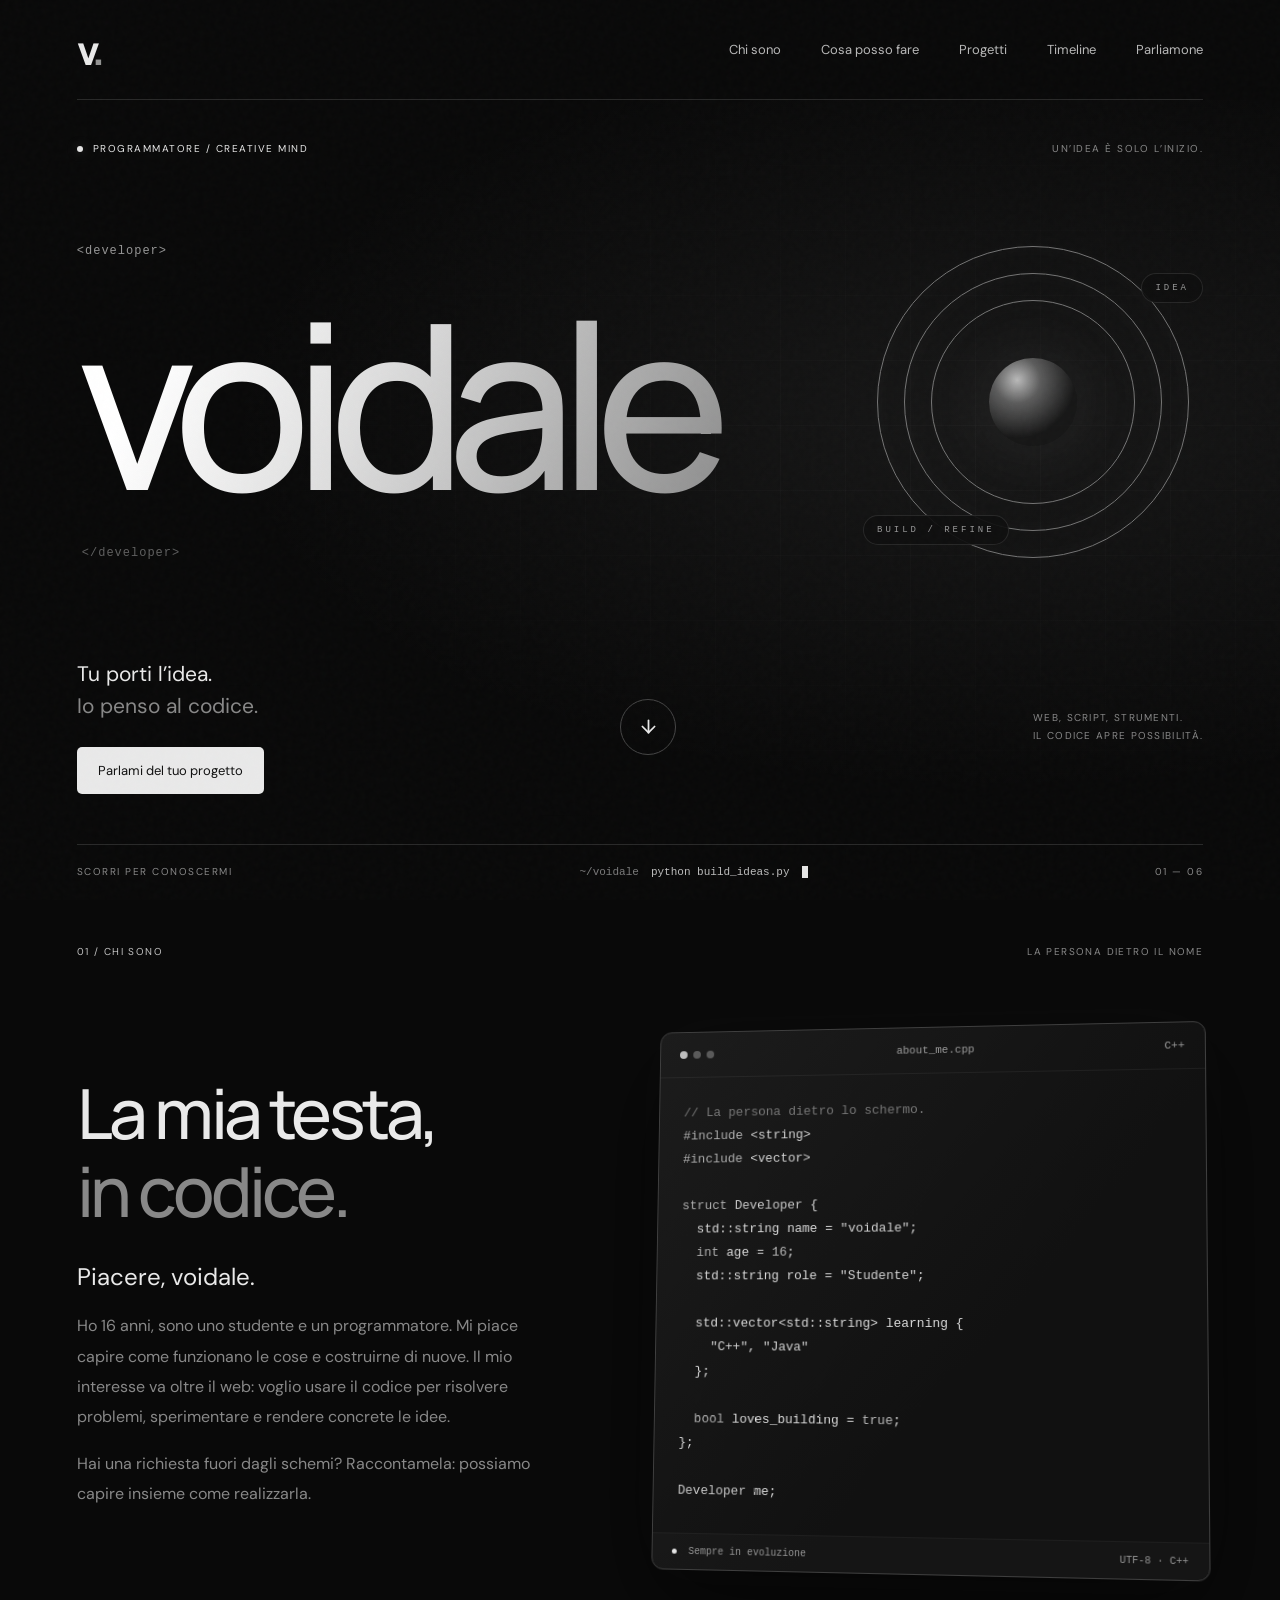
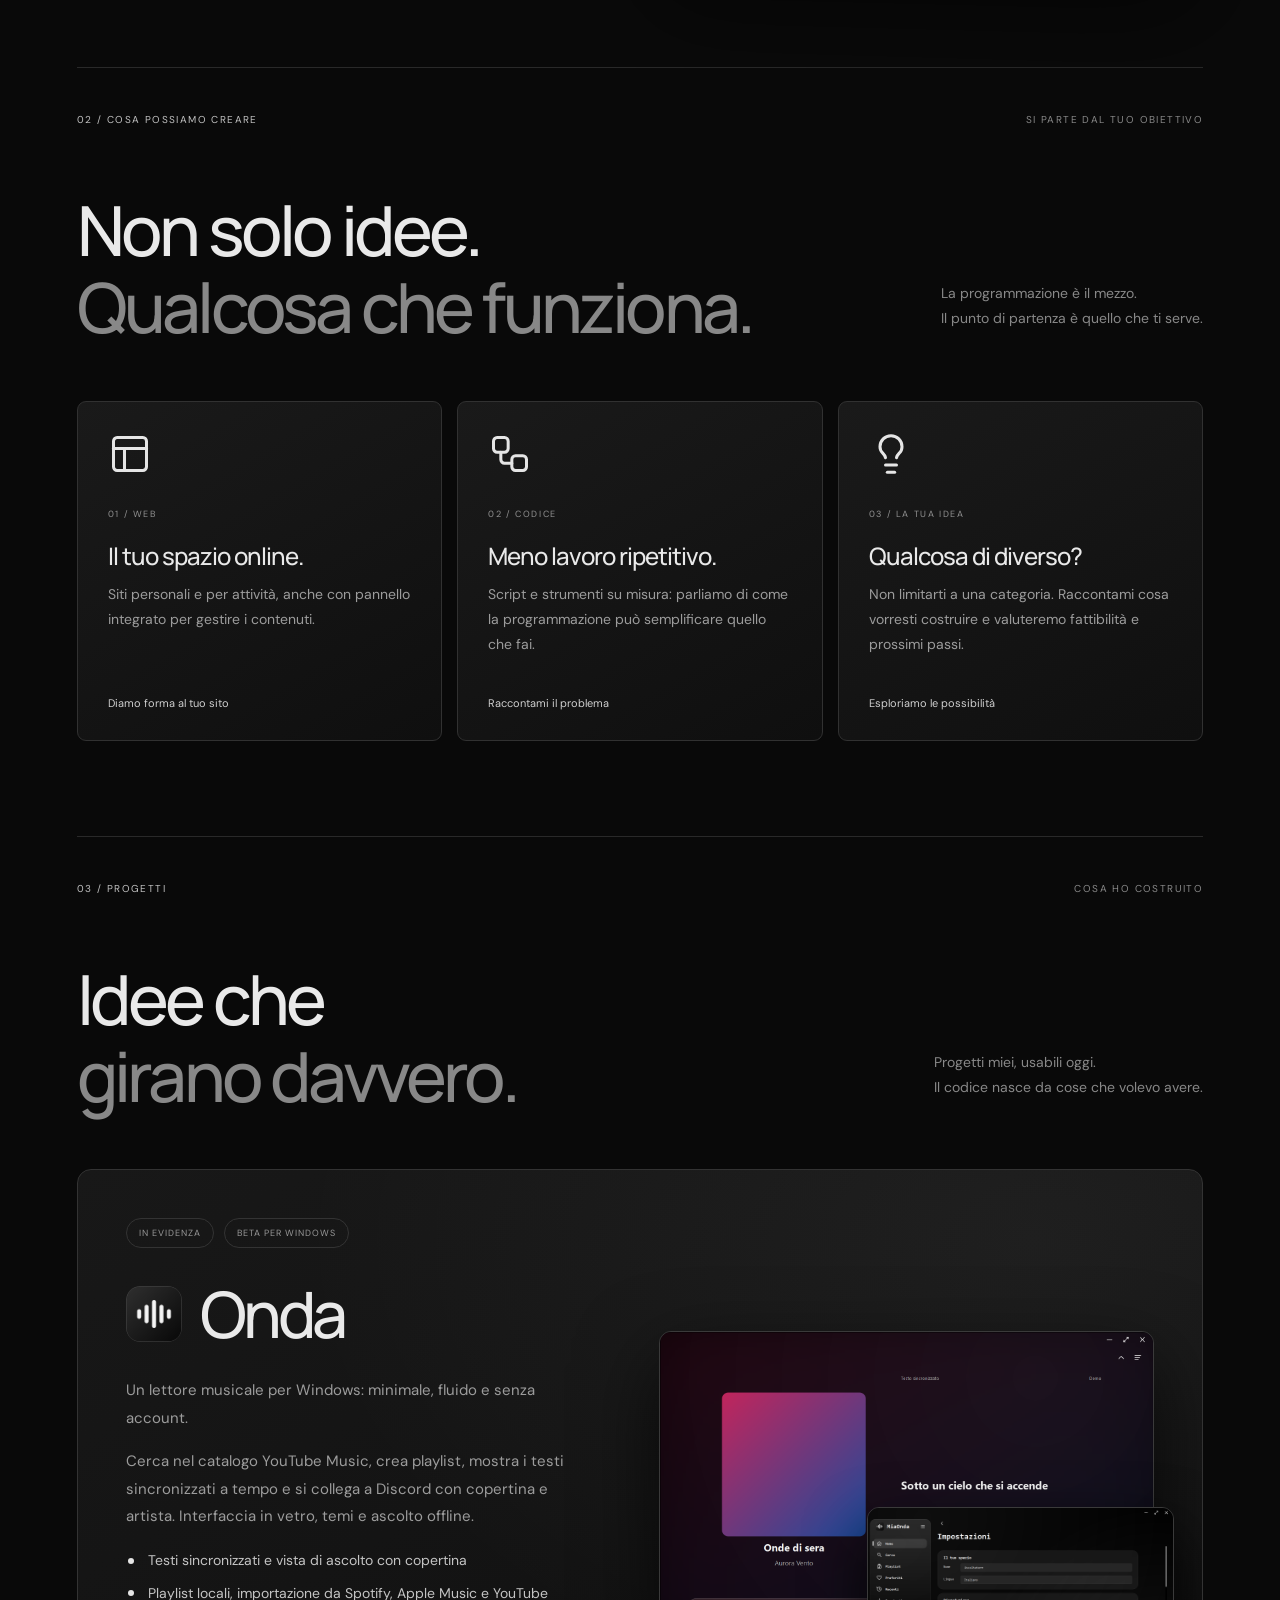
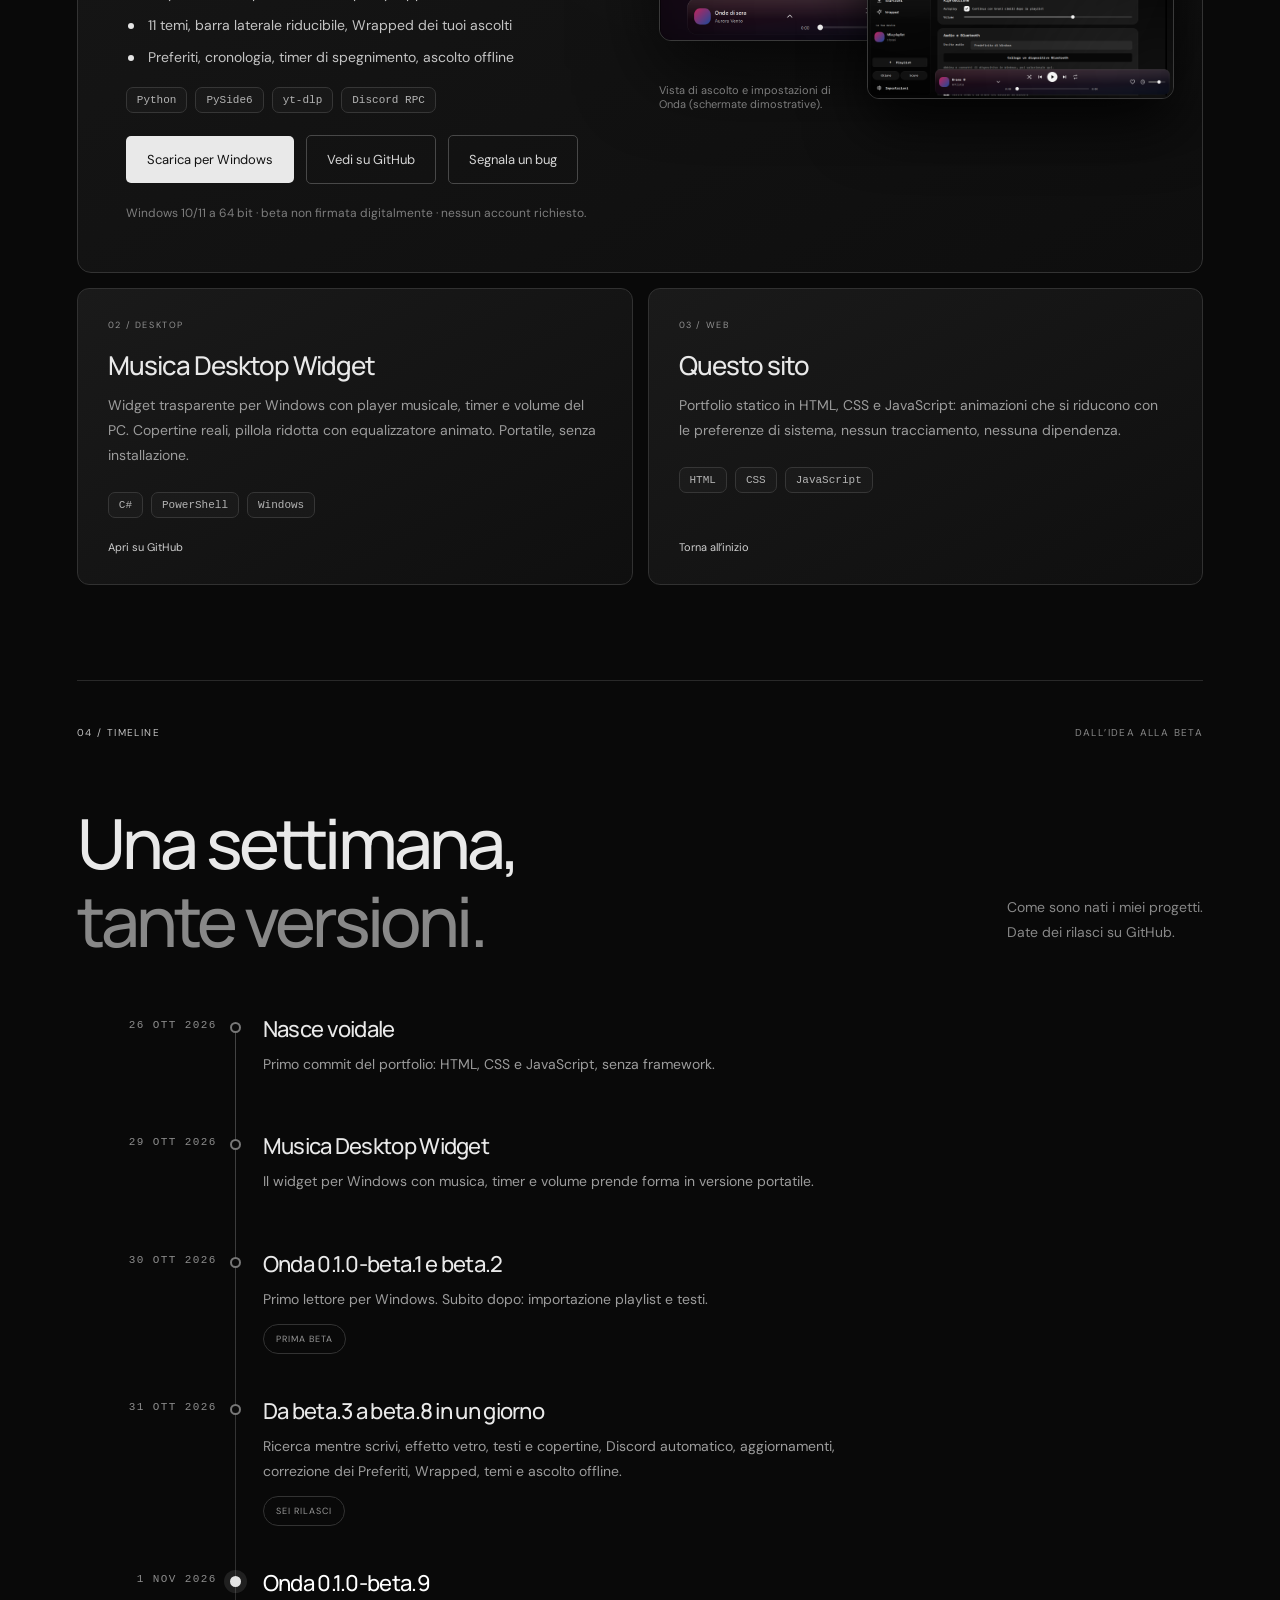
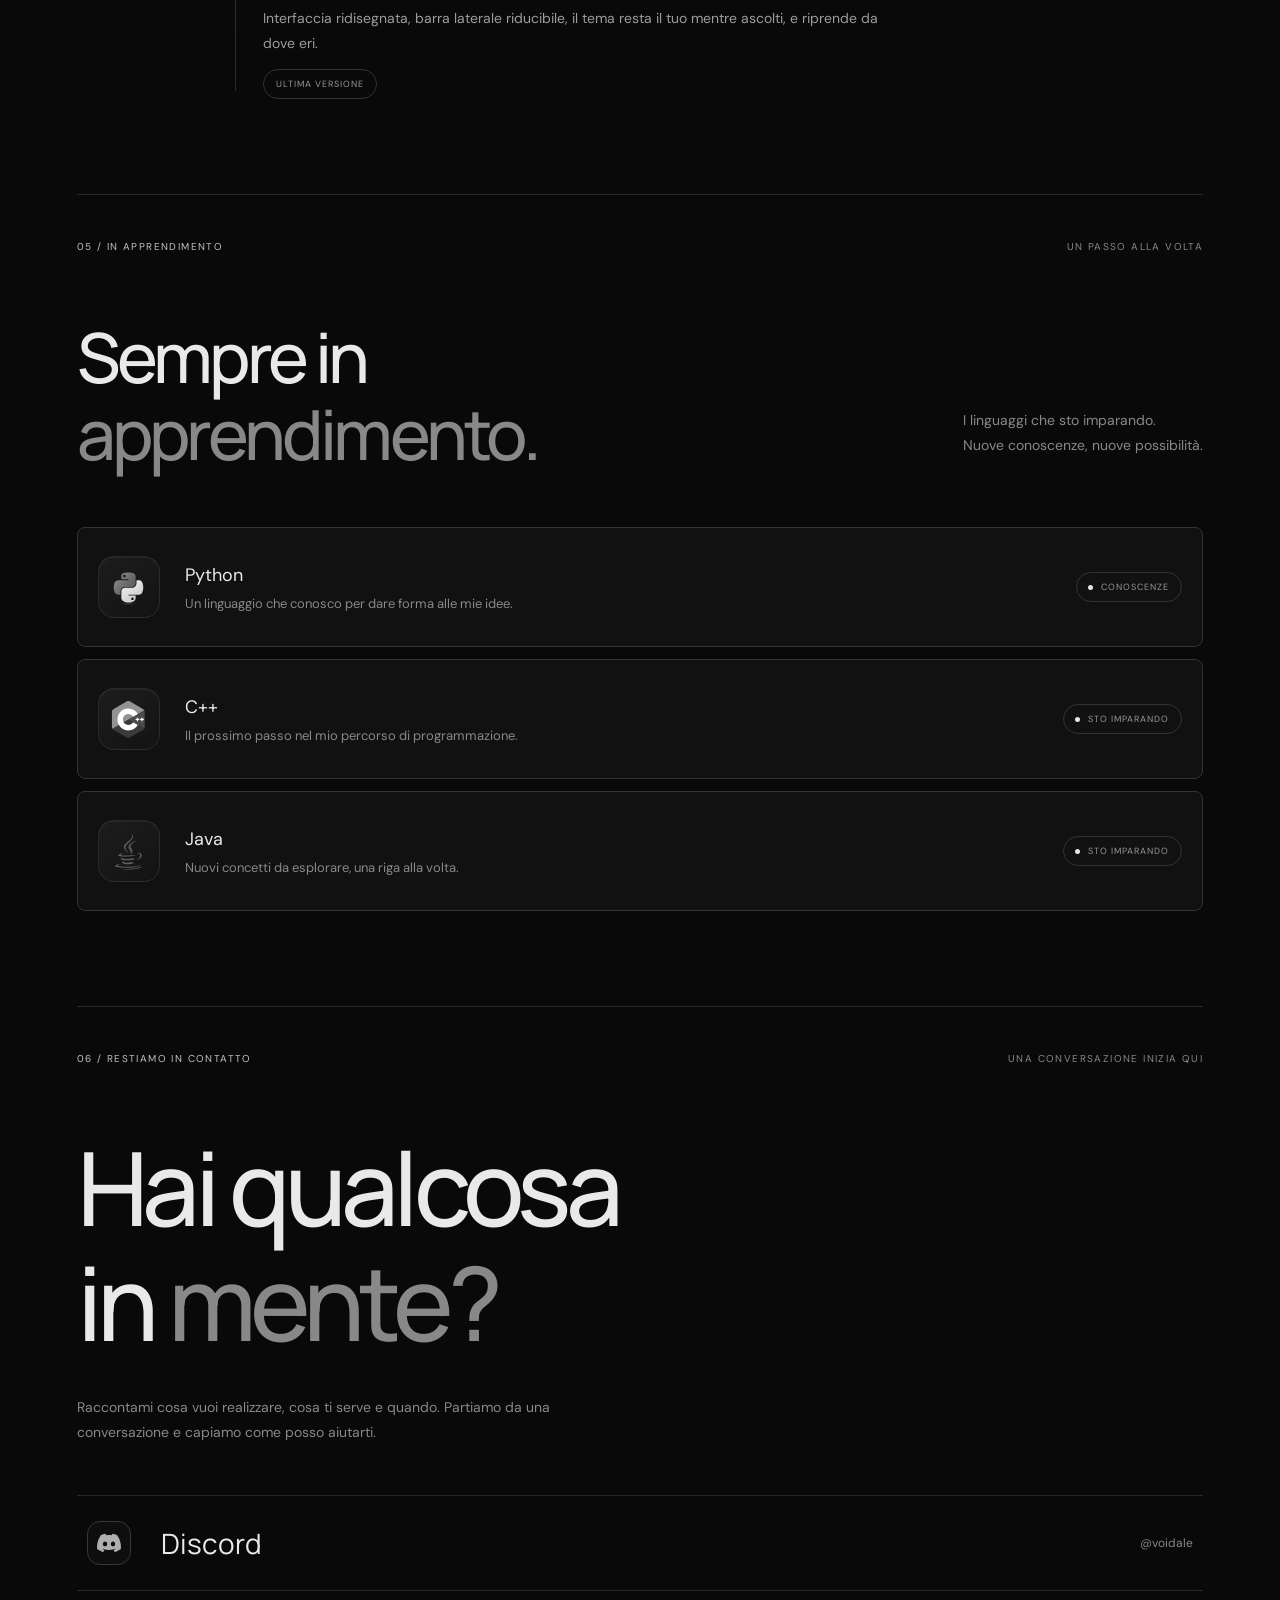
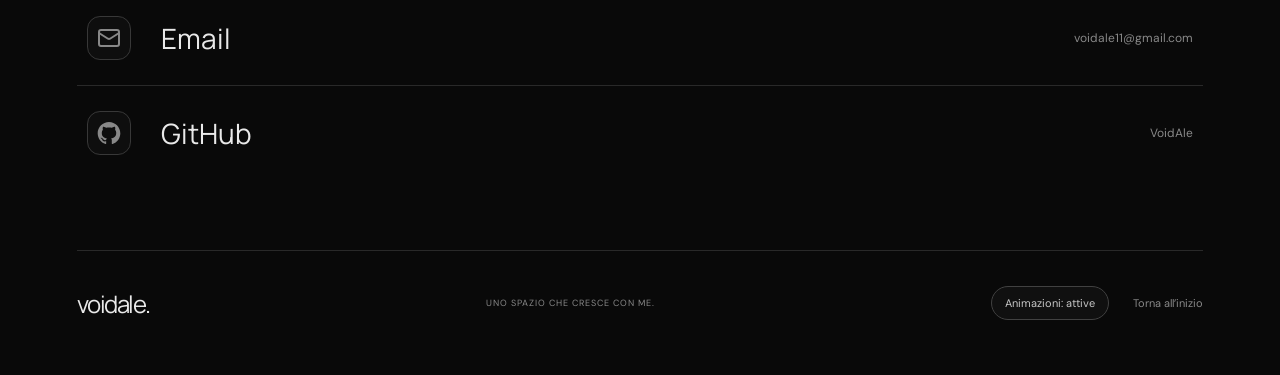
==== commit 21c63083: "Rimuove il riferimento al pannello dalle descrizioni" ====
--- a/index.html
+++ b/index.html
@@ -61,7 +61,7 @@
           <div class="project-meta"><span class="tag">IN EVIDENZA</span><span class="tag">BETA PER WINDOWS</span></div>
           <div class="project-title"><img src="assets/onda-logo.png" alt="" width="56" height="56"><h3>Onda</h3></div>
           <p class="project-lead">Un lettore musicale per Windows: minimale, fluido e senza account.</p>
-          <p>Cerca nel catalogo YouTube Music, crea playlist, mostra i testi sincronizzati a tempo e si collega a Discord con copertina e artista. Interfaccia in vetro, temi, ascolto offline e un pannello per modificare l’app senza toccare il codice.</p>
+          <p>Cerca nel catalogo YouTube Music, crea playlist, mostra i testi sincronizzati a tempo e si collega a Discord con copertina e artista. Interfaccia in vetro, temi e ascolto offline.</p>
           <ul class="project-points">
             <li>Testi sincronizzati e vista di ascolto con copertina</li>
             <li>Playlist locali, importazione da Spotify, Apple Music e YouTube</li>
@@ -107,7 +107,7 @@
         <li class="t-item"><time datetime="2026-10-29">29 OTT 2026</time><div><h3>Musica Desktop Widget</h3><p>Il widget per Windows con musica, timer e volume prende forma in versione portatile.</p></div></li>
         <li class="t-item"><time datetime="2026-10-30">30 OTT 2026</time><div><h3>Onda 0.1.0-beta.1 e beta.2</h3><p>Primo lettore per Windows. Subito dopo: importazione playlist e testi.</p><span class="tag">PRIMA BETA</span></div></li>
         <li class="t-item"><time datetime="2026-10-31">31 OTT 2026</time><div><h3>Da beta.3 a beta.8 in un giorno</h3><p>Ricerca mentre scrivi, effetto vetro, testi e copertine, Discord automatico, aggiornamenti, correzione dei Preferiti, Wrapped, temi e ascolto offline.</p><span class="tag">SEI RILASCI</span></div></li>
-        <li class="t-item current"><time datetime="2026-11-01">1 NOV 2026</time><div><h3>Onda 0.1.0-beta.9</h3><p>Interfaccia ridisegnata, barra laterale riducibile, il tema resta il tuo mentre ascolti, riprende da dove eri e un pannello per modificare l’app senza codice.</p><span class="tag">ULTIMA VERSIONE</span></div></li>
+        <li class="t-item current"><time datetime="2026-11-01">1 NOV 2026</time><div><h3>Onda 0.1.0-beta.9</h3><p>Interfaccia ridisegnata, barra laterale riducibile, il tema resta il tuo mentre ascolti, e riprende da dove eri.</p><span class="tag">ULTIMA VERSIONE</span></div></li>
       </ol>
     </section>
     <section id="learning" class="section reveal">
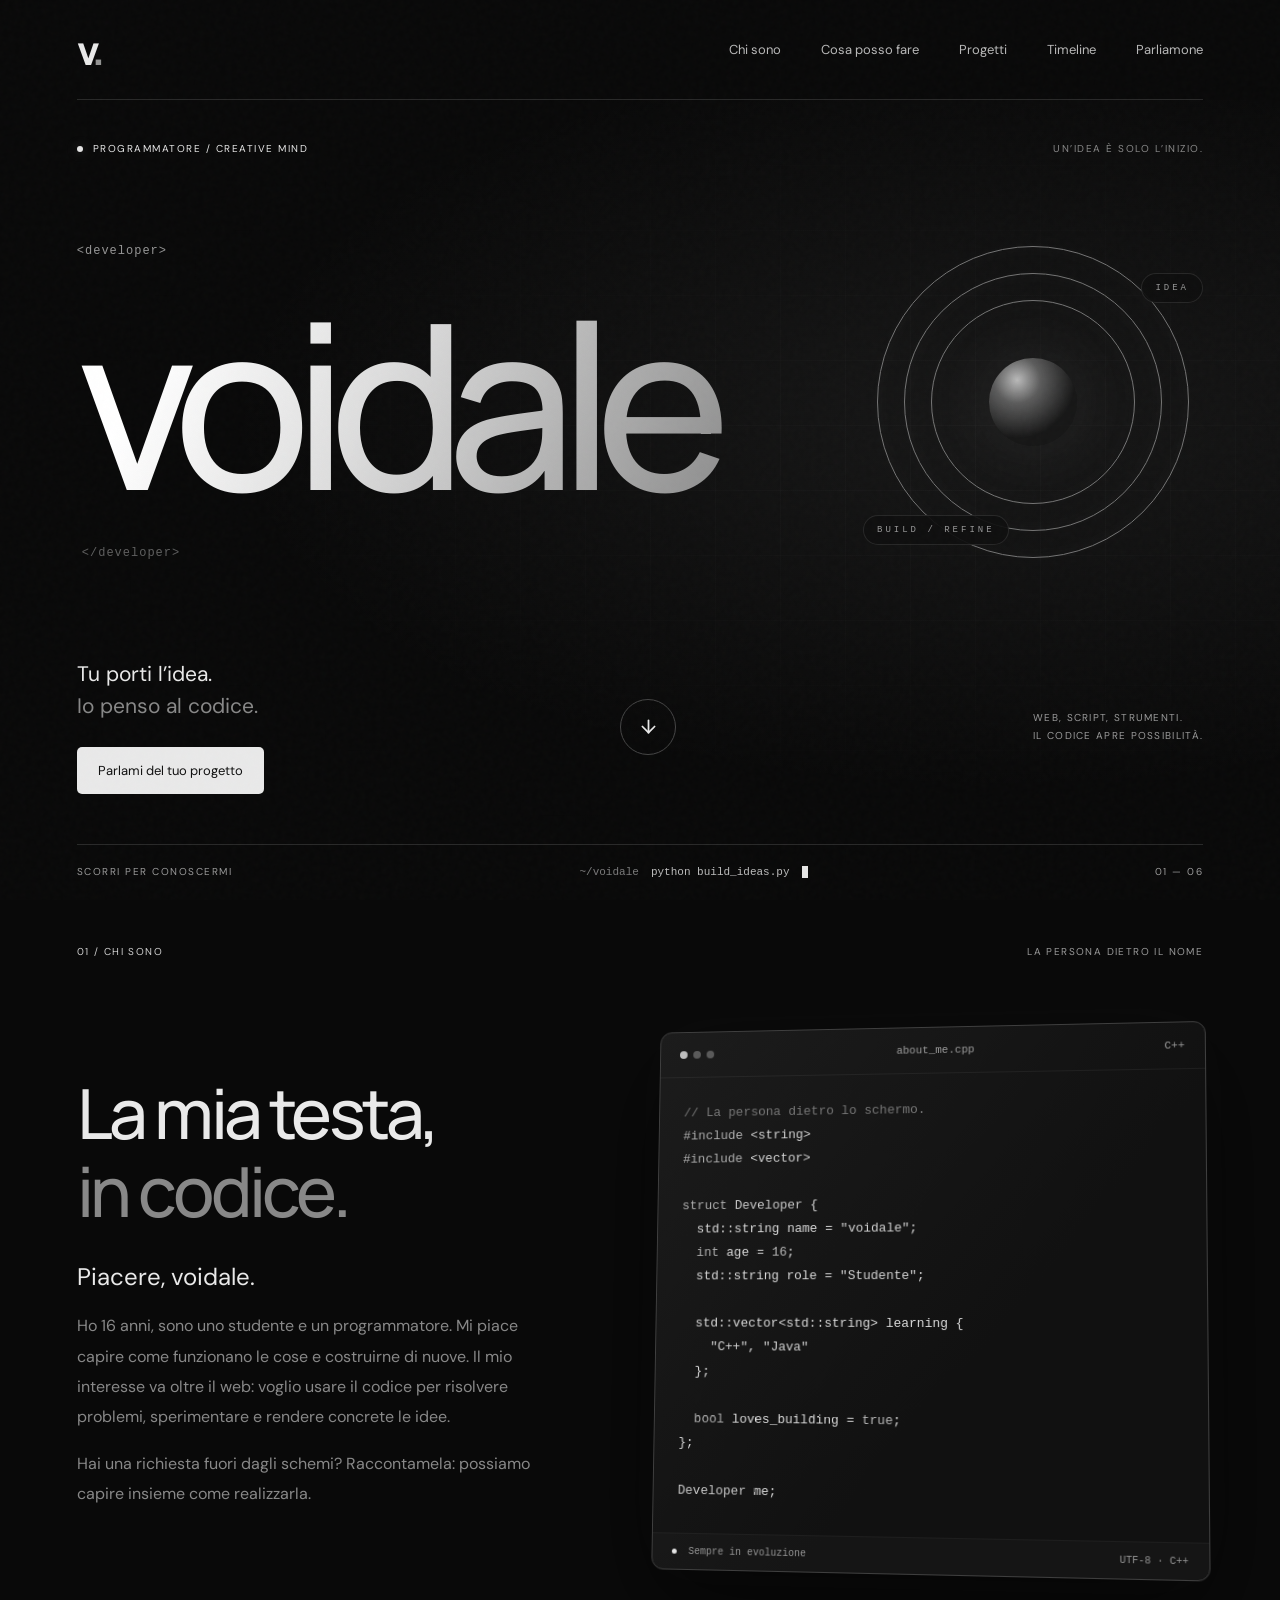
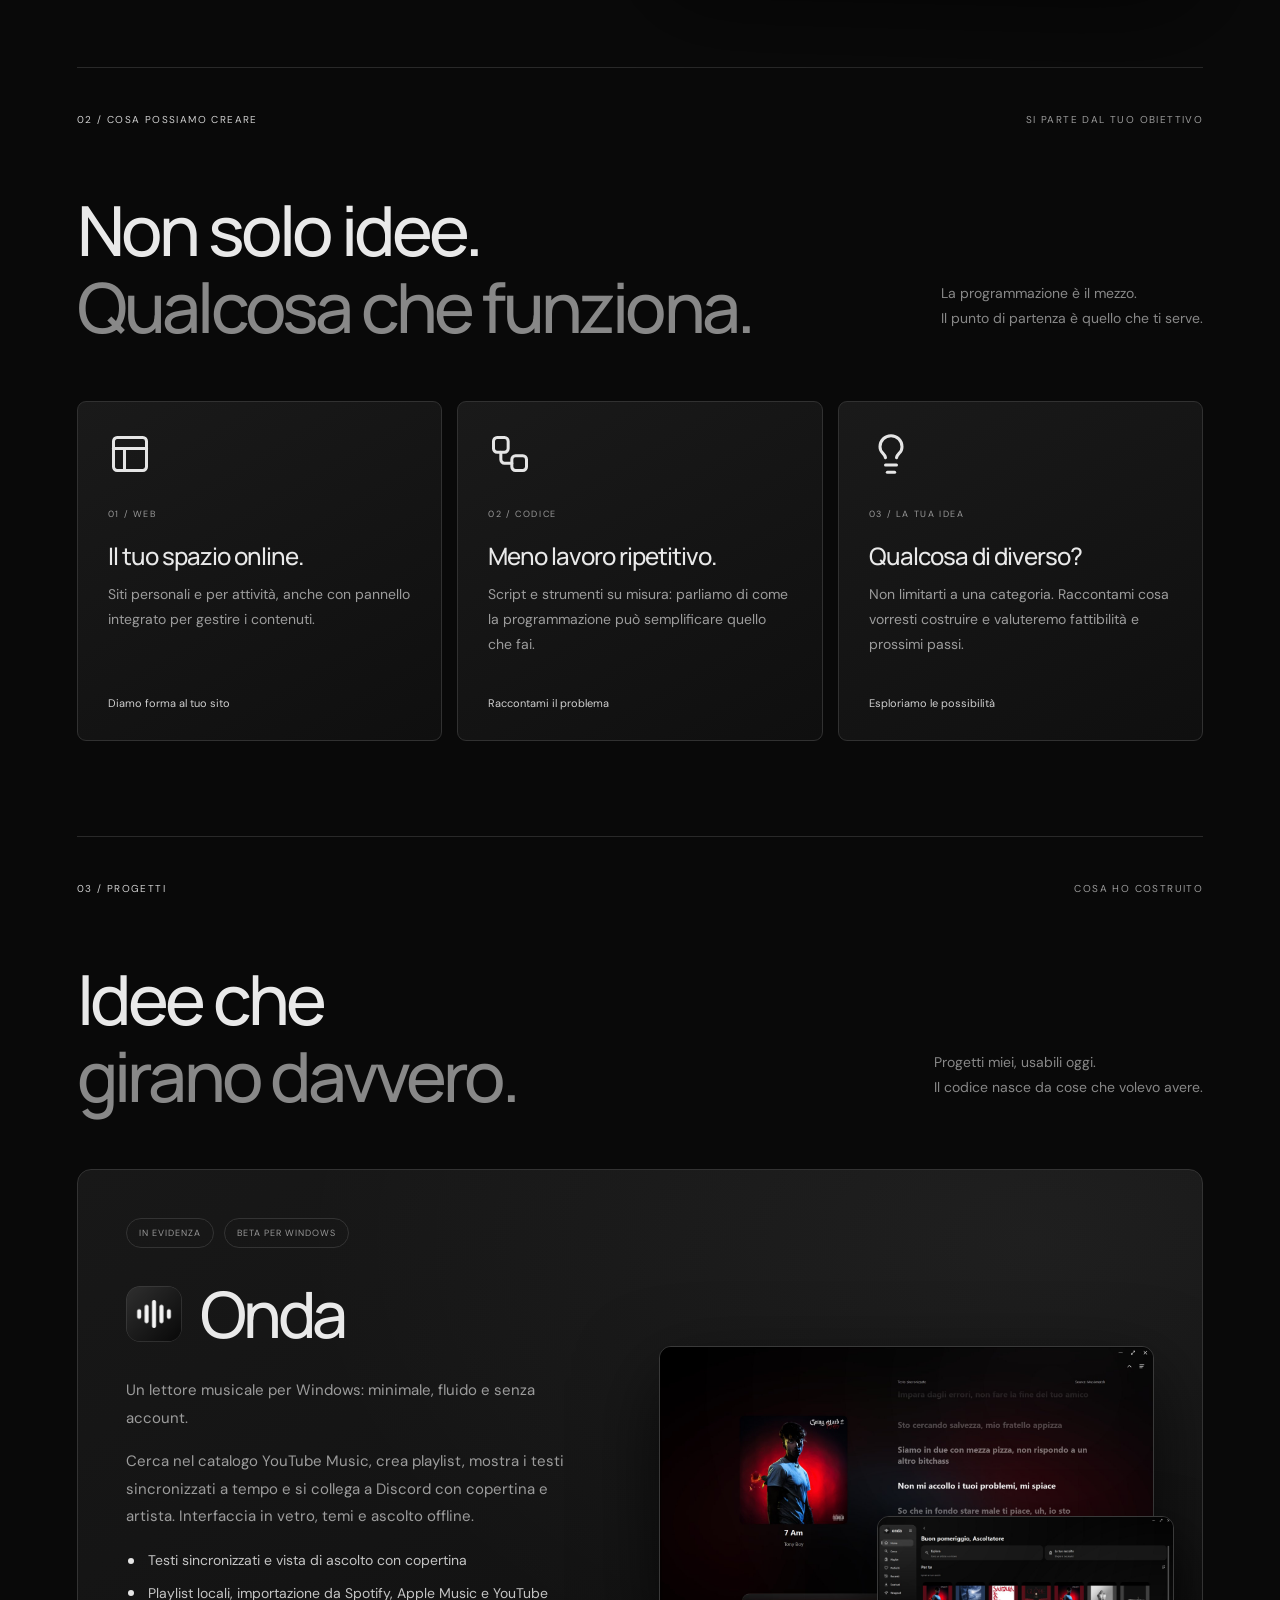
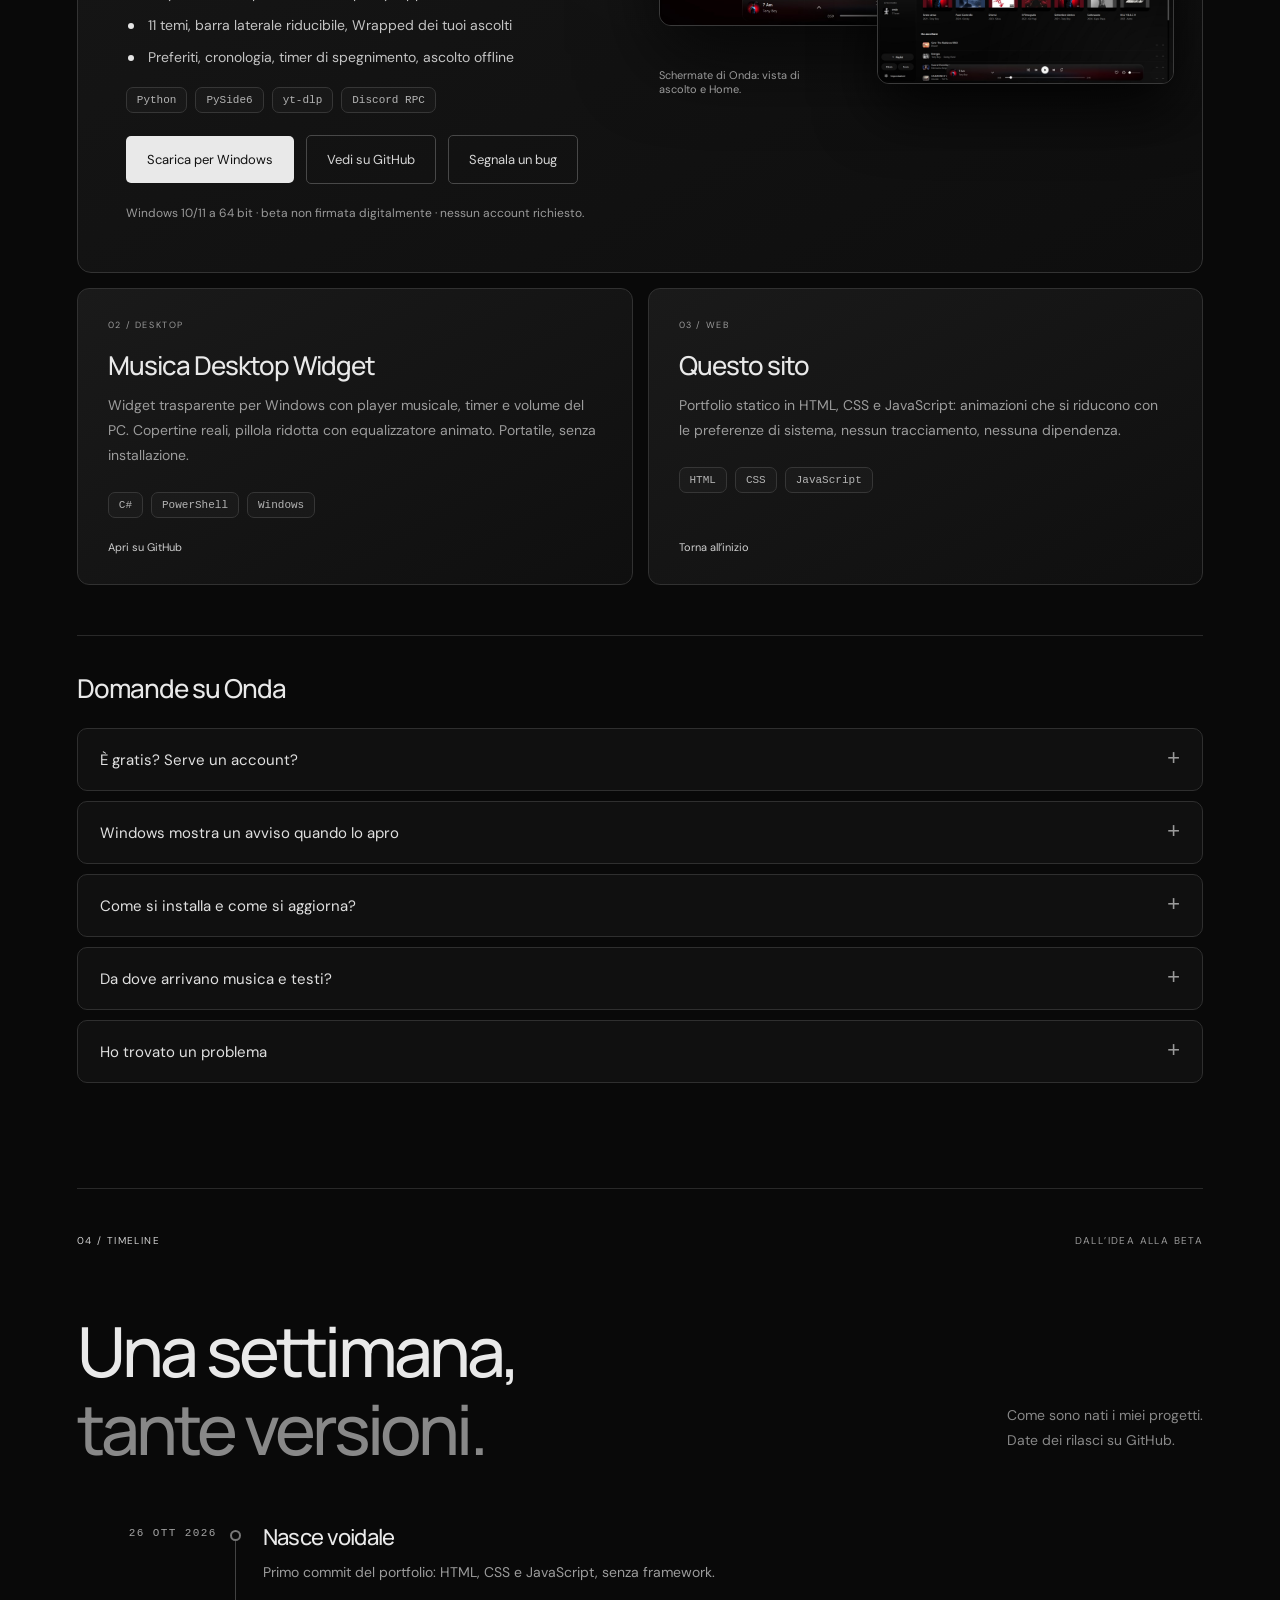
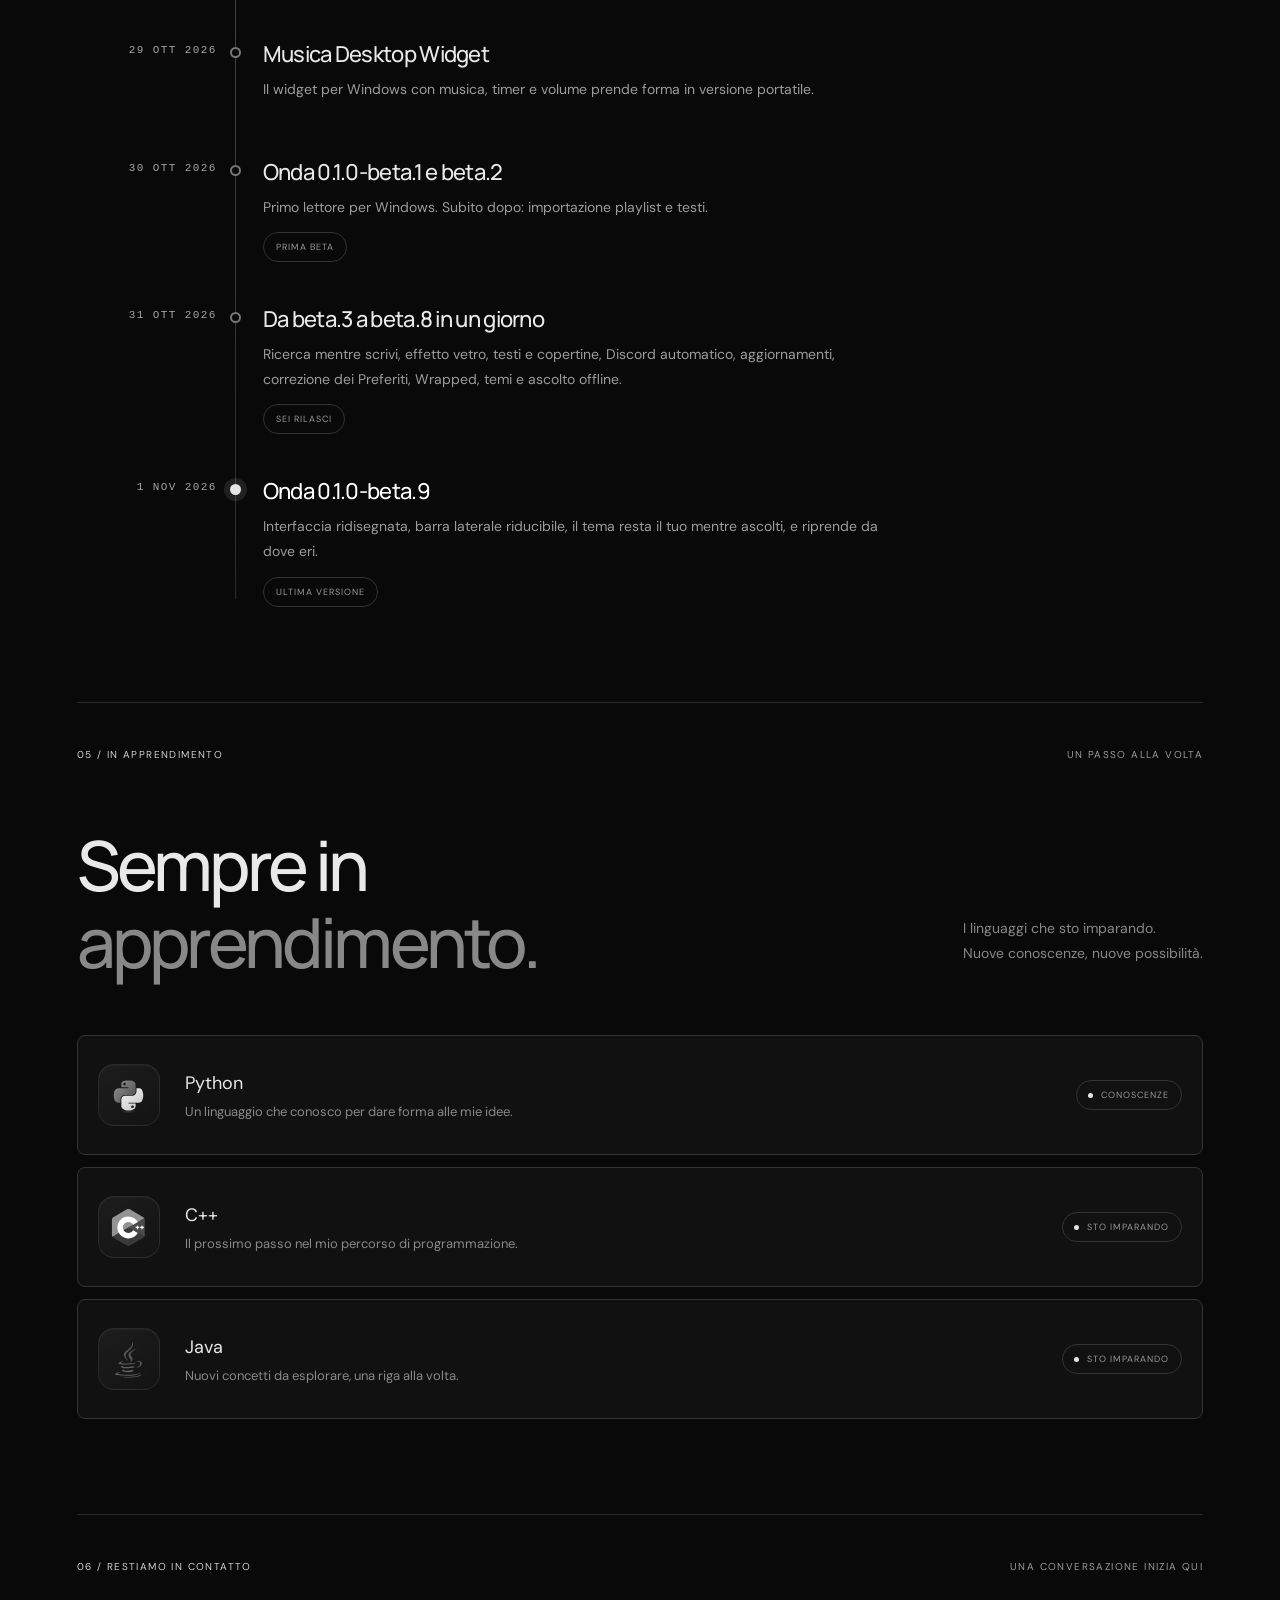
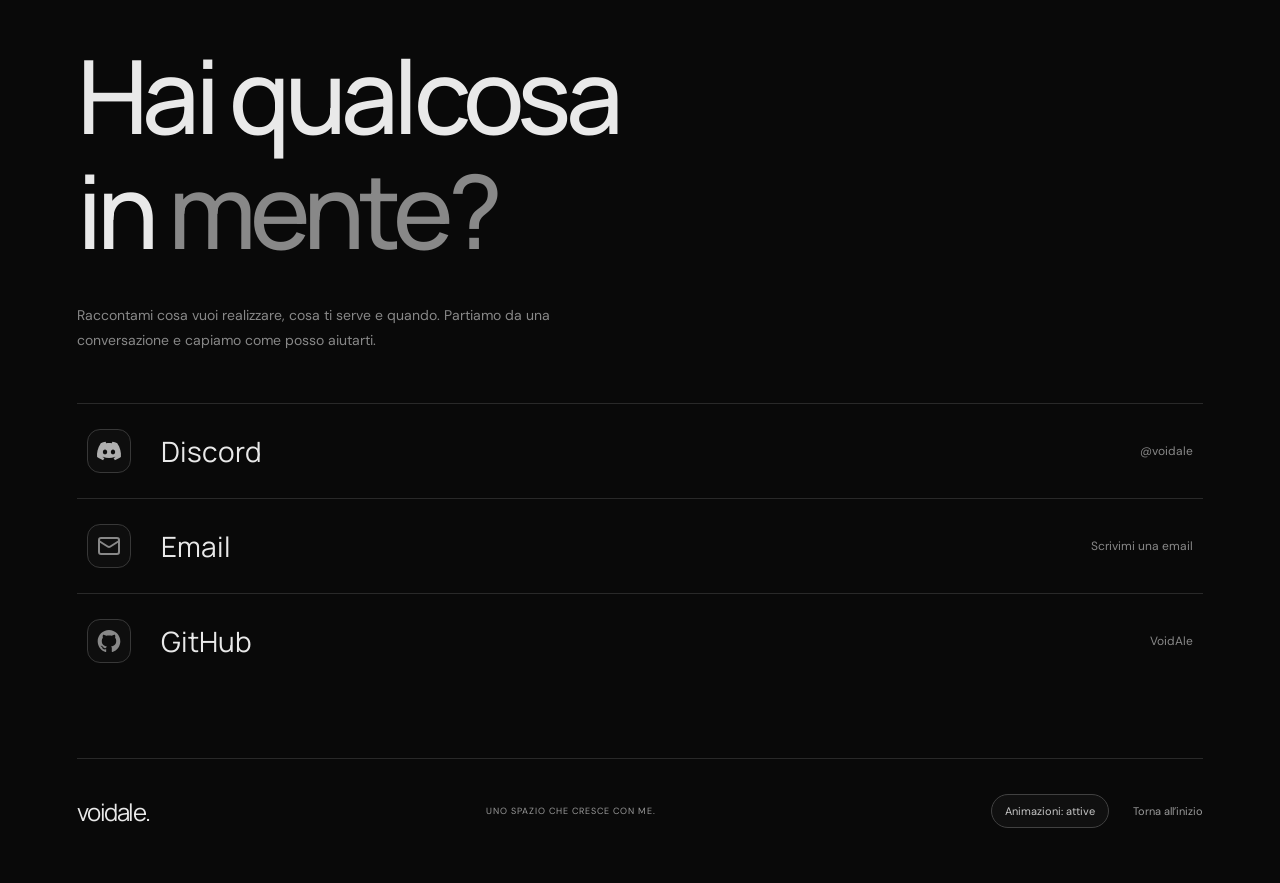
==== commit 11ca346c: "Sito: caratteri inclusi, schermate reali, FAQ, 404, sitemap, metadati social e contatto email" ====
--- a/index.html
+++ b/index.html
@@ -10,9 +10,18 @@
   <meta property="og:type" content="website">
   <meta property="og:title" content="voidale — idee in codice">
   <meta property="og:description" content="Programmatore e studente. Progetti: Onda, lettore musicale per Windows, e Musica Desktop Widget.">
-  <meta property="og:image" content="https://voidale.github.io/assets/onda-ascolto.png">
+  <meta property="og:url" content="https://voidale.github.io/">
+  <meta property="og:locale" content="it_IT">
+  <meta property="og:image" content="https://voidale.github.io/assets/og-image.png">
+  <meta property="og:image:width" content="1200">
+  <meta property="og:image:height" content="630">
+  <meta name="twitter:image" content="https://voidale.github.io/assets/og-image.png">
   <meta name="twitter:card" content="summary_large_image">
-  <link rel="stylesheet" href="style.css?v=20261101-projects1">
+  <link rel="canonical" href="https://voidale.github.io/">
+  <meta http-equiv="Content-Security-Policy" content="default-src 'none'; img-src 'self' data:; font-src 'self'; style-src 'self' 'unsafe-inline'; script-src 'self'; base-uri 'self'; form-action 'none'">
+  <meta name="author" content="voidale">
+  <link rel="stylesheet" href="fonts.css?v=20261101-1">
+  <link rel="stylesheet" href="style.css?v=20261101-site2">
   <script src="script.js?v=20261027-motion3" defer></script>
 </head>
 <body>
@@ -77,9 +86,9 @@
           <p class="project-note">Windows 10/11 a 64 bit · beta non firmata digitalmente · nessun account richiesto.</p>
         </div>
         <figure class="project-shots">
-          <img class="shot-main" src="assets/onda-ascolto.png" alt="Onda: vista di ascolto con copertina e testo sincronizzato" width="1440" height="900" loading="lazy">
-          <img class="shot-side" src="assets/onda-impostazioni.png" alt="Onda: impostazioni a schede di vetro" width="1440" height="900" loading="lazy">
-          <figcaption>Vista di ascolto e impostazioni di Onda (schermate dimostrative).</figcaption>
+          <img class="shot-main" src="assets/onda-ascolto.jpg" alt="Onda: vista di ascolto con copertina e testo sincronizzato a tempo" width="1600" height="900" loading="lazy" decoding="async">
+          <img class="shot-side" src="assets/onda-home.jpg" alt="Onda: Home con barra laterale in vetro e suggerimenti" width="1600" height="900" loading="lazy" decoding="async">
+          <figcaption>Schermate di Onda: vista di ascolto e Home.</figcaption>
         </figure>
       </article>
       <div class="project-grid">
@@ -97,6 +106,14 @@
           <div class="project-stack"><span>HTML</span><span>CSS</span><span>JavaScript</span></div>
           <span class="service-action">Torna all’inizio</span>
         </a>
+      </div>
+      <div class="faq" id="faq">
+        <h3 class="faq-title">Domande su Onda</h3>
+        <details><summary>È gratis? Serve un account?</summary><p>Sì, è gratis e non serve nessun account. Playlist, preferiti e cronologia restano salvati sul tuo computer.</p></details>
+        <details><summary>Windows mostra un avviso quando lo apro</summary><p>La beta non è firmata digitalmente, quindi SmartScreen può avvisare. Scegli «Ulteriori informazioni», poi «Esegui comunque». Su GitHub trovi il checksum SHA256 per verificare il file.</p></details>
+        <details><summary>Come si installa e come si aggiorna?</summary><p>Scarica lo ZIP dalla pagina delle release, estrailo e avvia <code>Onda.exe</code>. Per aggiornare, chiudi Onda e sostituisci l’eseguibile con quello nuovo: i tuoi dati restano al loro posto. L’app controlla da sola le nuove versioni.</p></details>
+        <details><summary>Da dove arrivano musica e testi?</summary><p>Il catalogo e l’audio vengono da YouTube Music. I testi sincronizzati da servizi esterni (LRCLIB, YouTube Music e altri): titolo e artista vengono inviati a quei servizi solo per cercare il testo.</p></details>
+        <details><summary>Ho trovato un problema</summary><p>Scrivimi sul <a href="https://discord.gg/SE4Q9gt3j" target="_blank" rel="noopener noreferrer">server Discord</a> indicando la versione di Onda, la versione di Windows e cosa stavi facendo. In Impostazioni puoi esportare un rapporto errori che non contiene le tue playlist.</p></details>
       </div>
     </section>
     <section id="timeline" class="section reveal">
@@ -121,7 +138,7 @@
       <div class="section-label"><span>06 / RESTIAMO IN CONTATTO</span><span>UNA CONVERSAZIONE INIZIA QUI</span></div>
       <h2>Hai qualcosa<br>in <em>mente?</em></h2>
       <p class="contact-intro">Raccontami cosa vuoi realizzare, cosa ti serve e quando. Partiamo da una conversazione e capiamo come posso aiutarti.</p>
-      <div class="contact-links"><a class="contact-item" href="https://discord.com/users/1007318097985798144" target="_blank" rel="noopener noreferrer"><span class="contact-platform-icon"><svg fill="currentColor" role="img" viewBox="0 0 24 24" xmlns="http://www.w3.org/2000/svg" class="icon brand-icon brand-discord" aria-hidden="true" focusable="false"><title>Discord</title><path d="M20.317 4.3698a19.7913 19.7913 0 00-4.8851-1.5152.0741.0741 0 00-.0785.0371c-.211.3753-.4447.8648-.6083 1.2495-1.8447-.2762-3.68-.2762-5.4868 0-.1636-.3933-.4058-.8742-.6177-1.2495a.077.077 0 00-.0785-.037 19.7363 19.7363 0 00-4.8852 1.515.0699.0699 0 00-.0321.0277C.5334 9.0458-.319 13.5799.0992 18.0578a.0824.0824 0 00.0312.0561c2.0528 1.5076 4.0413 2.4228 5.9929 3.0294a.0777.0777 0 00.0842-.0276c.4616-.6304.8731-1.2952 1.226-1.9942a.076.076 0 00-.0416-.1057c-.6528-.2476-1.2743-.5495-1.8722-.8923a.077.077 0 01-.0076-.1277c.1258-.0943.2517-.1923.3718-.2914a.0743.0743 0 01.0776-.0105c3.9278 1.7933 8.18 1.7933 12.0614 0a.0739.0739 0 01.0785.0095c.1202.099.246.1981.3728.2924a.077.077 0 01-.0066.1276 12.2986 12.2986 0 01-1.873.8914.0766.0766 0 00-.0407.1067c.3604.698.7719 1.3628 1.225 1.9932a.076.076 0 00.0842.0286c1.961-.6067 3.9495-1.5219 6.0023-3.0294a.077.077 0 00.0313-.0552c.5004-5.177-.8382-9.6739-3.5485-13.6604a.061.061 0 00-.0312-.0286zM8.02 15.3312c-1.1825 0-2.1569-1.0857-2.1569-2.419 0-1.3332.9555-2.4189 2.157-2.4189 1.2108 0 2.1757 1.0952 2.1568 2.419 0 1.3332-.9555 2.4189-2.1569 2.4189zm7.9748 0c-1.1825 0-2.1569-1.0857-2.1569-2.419 0-1.3332.9554-2.4189 2.1569-2.4189 1.2108 0 2.1757 1.0952 2.1568 2.419 0 1.3332-.946 2.4189-2.1568 2.4189Z"/></svg></span><h3>Discord</h3><span class="contact-value">@voidale</span></a><a class="contact-item" href="mailto:voidale11@gmail.com"><span class="contact-platform-icon"><svg xmlns="http://www.w3.org/2000/svg" viewBox="0 0 24 24" fill="none" stroke="currentColor" stroke-width="2" stroke-linecap="round" stroke-linejoin="round" class="icon line-icon" aria-hidden="true" focusable="false"> <path d="m22 7-8.991 5.727a2 2 0 0 1-2.009 0L2 7" /> <rect x="2" y="4" width="20" height="16" rx="2" /> </svg></span><h3>Email</h3><span class="contact-value">voidale11@gmail.com</span></a><a class="contact-item" href="https://github.com/VoidAle" target="_blank" rel="noopener noreferrer"><span class="contact-platform-icon"><svg fill="currentColor" xmlns="http://www.w3.org/2000/svg" viewBox="0 0 128 128" class="icon brand-icon brand-github" aria-hidden="true" focusable="false"><g fill="#161616"><path fill-rule="evenodd" clip-rule="evenodd" d="M64 5.103c-33.347 0-60.388 27.035-60.388 60.388 0 26.682 17.303 49.317 41.297 57.303 3.017.56 4.125-1.31 4.125-2.905 0-1.44-.056-6.197-.082-11.243-16.8 3.653-20.345-7.125-20.345-7.125-2.747-6.98-6.705-8.836-6.705-8.836-5.48-3.748.413-3.67.413-3.67 6.063.425 9.257 6.223 9.257 6.223 5.386 9.23 14.127 6.562 17.573 5.02.542-3.903 2.107-6.568 3.834-8.076-13.413-1.525-27.514-6.704-27.514-29.843 0-6.593 2.36-11.98 6.223-16.21-.628-1.52-2.695-7.662.584-15.98 0 0 5.07-1.623 16.61 6.19C53.7 35 58.867 34.327 64 34.304c5.13.023 10.3.694 15.127 2.033 11.526-7.813 16.59-6.19 16.59-6.19 3.287 8.317 1.22 14.46.593 15.98 3.872 4.23 6.215 9.617 6.215 16.21 0 23.194-14.127 28.3-27.574 29.796 2.167 1.874 4.097 5.55 4.097 11.183 0 8.08-.07 14.583-.07 16.572 0 1.607 1.088 3.49 4.148 2.897 23.98-7.994 41.263-30.622 41.263-57.294C124.388 32.14 97.35 5.104 64 5.104z"/><path d="M26.484 91.806c-.133.3-.605.39-1.035.185-.44-.196-.685-.605-.543-.906.13-.31.603-.395 1.04-.188.44.197.69.61.537.91zm2.446 2.729c-.287.267-.85.143-1.232-.28-.396-.42-.47-.983-.177-1.254.298-.266.844-.14 1.24.28.394.426.472.984.17 1.255zM31.312 98.012c-.37.258-.976.017-1.35-.52-.37-.538-.37-1.183.01-1.44.373-.258.97-.025 1.35.507.368.545.368 1.19-.01 1.452zm3.261 3.361c-.33.365-1.036.267-1.552-.23-.527-.487-.674-1.18-.343-1.544.336-.366 1.045-.264 1.564.23.527.486.686 1.18.333 1.543zm4.5 1.951c-.147.473-.825.688-1.51.486-.683-.207-1.13-.76-.99-1.238.14-.477.823-.7 1.512-.485.683.206 1.13.756.988 1.237zm4.943.361c.017.498-.563.91-1.28.92-.723.017-1.308-.387-1.315-.877 0-.503.568-.91 1.29-.924.717-.013 1.306.387 1.306.88zm4.598-.782c.086.485-.413.984-1.126 1.117-.7.13-1.35-.172-1.44-.653-.086-.498.422-.997 1.122-1.126.714-.123 1.354.17 1.444.663zm0 0"/></g></svg></span><h3>GitHub</h3><span class="contact-value">VoidAle</span></a></div>
+      <div class="contact-links"><a class="contact-item" href="https://discord.com/users/1007318097985798144" target="_blank" rel="noopener noreferrer"><span class="contact-platform-icon"><svg fill="currentColor" role="img" viewBox="0 0 24 24" xmlns="http://www.w3.org/2000/svg" class="icon brand-icon brand-discord" aria-hidden="true" focusable="false"><title>Discord</title><path d="M20.317 4.3698a19.7913 19.7913 0 00-4.8851-1.5152.0741.0741 0 00-.0785.0371c-.211.3753-.4447.8648-.6083 1.2495-1.8447-.2762-3.68-.2762-5.4868 0-.1636-.3933-.4058-.8742-.6177-1.2495a.077.077 0 00-.0785-.037 19.7363 19.7363 0 00-4.8852 1.515.0699.0699 0 00-.0321.0277C.5334 9.0458-.319 13.5799.0992 18.0578a.0824.0824 0 00.0312.0561c2.0528 1.5076 4.0413 2.4228 5.9929 3.0294a.0777.0777 0 00.0842-.0276c.4616-.6304.8731-1.2952 1.226-1.9942a.076.076 0 00-.0416-.1057c-.6528-.2476-1.2743-.5495-1.8722-.8923a.077.077 0 01-.0076-.1277c.1258-.0943.2517-.1923.3718-.2914a.0743.0743 0 01.0776-.0105c3.9278 1.7933 8.18 1.7933 12.0614 0a.0739.0739 0 01.0785.0095c.1202.099.246.1981.3728.2924a.077.077 0 01-.0066.1276 12.2986 12.2986 0 01-1.873.8914.0766.0766 0 00-.0407.1067c.3604.698.7719 1.3628 1.225 1.9932a.076.076 0 00.0842.0286c1.961-.6067 3.9495-1.5219 6.0023-3.0294a.077.077 0 00.0313-.0552c.5004-5.177-.8382-9.6739-3.5485-13.6604a.061.061 0 00-.0312-.0286zM8.02 15.3312c-1.1825 0-2.1569-1.0857-2.1569-2.419 0-1.3332.9555-2.4189 2.157-2.4189 1.2108 0 2.1757 1.0952 2.1568 2.419 0 1.3332-.9555 2.4189-2.1569 2.4189zm7.9748 0c-1.1825 0-2.1569-1.0857-2.1569-2.419 0-1.3332.9554-2.4189 2.1569-2.4189 1.2108 0 2.1757 1.0952 2.1568 2.419 0 1.3332-.946 2.4189-2.1568 2.4189Z"/></svg></span><h3>Discord</h3><span class="contact-value">@voidale</span></a><a class="contact-item" href="mailto:voidale11@gmail.com?subject=Ciao%20voidale"><span class="contact-platform-icon"><svg xmlns="http://www.w3.org/2000/svg" viewBox="0 0 24 24" fill="none" stroke="currentColor" stroke-width="2" stroke-linecap="round" stroke-linejoin="round" class="icon line-icon" aria-hidden="true" focusable="false"> <path d="m22 7-8.991 5.727a2 2 0 0 1-2.009 0L2 7" /> <rect x="2" y="4" width="20" height="16" rx="2" /> </svg></span><h3>Email</h3><span class="contact-value">Scrivimi una email</span></a><a class="contact-item" href="https://github.com/VoidAle" target="_blank" rel="noopener noreferrer"><span class="contact-platform-icon"><svg fill="currentColor" xmlns="http://www.w3.org/2000/svg" viewBox="0 0 128 128" class="icon brand-icon brand-github" aria-hidden="true" focusable="false"><g fill="#161616"><path fill-rule="evenodd" clip-rule="evenodd" d="M64 5.103c-33.347 0-60.388 27.035-60.388 60.388 0 26.682 17.303 49.317 41.297 57.303 3.017.56 4.125-1.31 4.125-2.905 0-1.44-.056-6.197-.082-11.243-16.8 3.653-20.345-7.125-20.345-7.125-2.747-6.98-6.705-8.836-6.705-8.836-5.48-3.748.413-3.67.413-3.67 6.063.425 9.257 6.223 9.257 6.223 5.386 9.23 14.127 6.562 17.573 5.02.542-3.903 2.107-6.568 3.834-8.076-13.413-1.525-27.514-6.704-27.514-29.843 0-6.593 2.36-11.98 6.223-16.21-.628-1.52-2.695-7.662.584-15.98 0 0 5.07-1.623 16.61 6.19C53.7 35 58.867 34.327 64 34.304c5.13.023 10.3.694 15.127 2.033 11.526-7.813 16.59-6.19 16.59-6.19 3.287 8.317 1.22 14.46.593 15.98 3.872 4.23 6.215 9.617 6.215 16.21 0 23.194-14.127 28.3-27.574 29.796 2.167 1.874 4.097 5.55 4.097 11.183 0 8.08-.07 14.583-.07 16.572 0 1.607 1.088 3.49 4.148 2.897 23.98-7.994 41.263-30.622 41.263-57.294C124.388 32.14 97.35 5.104 64 5.104z"/><path d="M26.484 91.806c-.133.3-.605.39-1.035.185-.44-.196-.685-.605-.543-.906.13-.31.603-.395 1.04-.188.44.197.69.61.537.91zm2.446 2.729c-.287.267-.85.143-1.232-.28-.396-.42-.47-.983-.177-1.254.298-.266.844-.14 1.24.28.394.426.472.984.17 1.255zM31.312 98.012c-.37.258-.976.017-1.35-.52-.37-.538-.37-1.183.01-1.44.373-.258.97-.025 1.35.507.368.545.368 1.19-.01 1.452zm3.261 3.361c-.33.365-1.036.267-1.552-.23-.527-.487-.674-1.18-.343-1.544.336-.366 1.045-.264 1.564.23.527.486.686 1.18.333 1.543zm4.5 1.951c-.147.473-.825.688-1.51.486-.683-.207-1.13-.76-.99-1.238.14-.477.823-.7 1.512-.485.683.206 1.13.756.988 1.237zm4.943.361c.017.498-.563.91-1.28.92-.723.017-1.308-.387-1.315-.877 0-.503.568-.91 1.29-.924.717-.013 1.306.387 1.306.88zm4.598-.782c.086.485-.413.984-1.126 1.117-.7.13-1.35-.172-1.44-.653-.086-.498.422-.997 1.122-1.126.714-.123 1.354.17 1.444.663zm0 0"/></g></svg></span><h3>GitHub</h3><span class="contact-value">VoidAle</span></a></div>
     </section>
   </main>
   <footer><a class="footer-logo" href="#home">voidale.</a><span>UNO SPAZIO CHE CRESCE CON ME.</span><div class="footer-controls"><button class="motion-toggle" type="button" data-motion-toggle hidden>Animazioni</button><a href="#home">Torna all’inizio</a></div></footer>
--- a/fonts.css
+++ b/fonts.css
@@ -0,0 +1,144 @@
+@font-face {
+  font-family: 'DM Sans';
+  font-style: normal;
+  font-weight: 400;
+  font-display: swap;
+  src: url(assets/fonts/DMSans-latin-ext-e5bab1.woff2) format('woff2');
+  unicode-range: U+0100-02BA, U+02BD-02C5, U+02C7-02CC, U+02CE-02D7, U+02DD-02FF, U+0304, U+0308, U+0329, U+1D00-1DBF, U+1E00-1E9F, U+1EF2-1EFF, U+2020, U+20A0-20AB, U+20AD-20C4, U+2113, U+2C60-2C7F, U+A720-A7FF;
+}
+@font-face {
+  font-family: 'DM Sans';
+  font-style: normal;
+  font-weight: 400;
+  font-display: swap;
+  src: url(assets/fonts/DMSans-latin-40fe3c.woff2) format('woff2');
+  unicode-range: U+0000-00FF, U+0131, U+0152-0153, U+02BB-02BC, U+02C6, U+02DA, U+02DC, U+0304, U+0308, U+0329, U+2000-206F, U+20AC, U+2122, U+2191, U+2193, U+2212, U+2215, U+FEFF, U+FFFD;
+}
+@font-face {
+  font-family: 'DM Sans';
+  font-style: normal;
+  font-weight: 500;
+  font-display: swap;
+  src: url(assets/fonts/DMSans-latin-ext-e5bab1.woff2) format('woff2');
+  unicode-range: U+0100-02BA, U+02BD-02C5, U+02C7-02CC, U+02CE-02D7, U+02DD-02FF, U+0304, U+0308, U+0329, U+1D00-1DBF, U+1E00-1E9F, U+1EF2-1EFF, U+2020, U+20A0-20AB, U+20AD-20C4, U+2113, U+2C60-2C7F, U+A720-A7FF;
+}
+@font-face {
+  font-family: 'DM Sans';
+  font-style: normal;
+  font-weight: 500;
+  font-display: swap;
+  src: url(assets/fonts/DMSans-latin-40fe3c.woff2) format('woff2');
+  unicode-range: U+0000-00FF, U+0131, U+0152-0153, U+02BB-02BC, U+02C6, U+02DA, U+02DC, U+0304, U+0308, U+0329, U+2000-206F, U+20AC, U+2122, U+2191, U+2193, U+2212, U+2215, U+FEFF, U+FFFD;
+}
+@font-face {
+  font-family: 'DM Sans';
+  font-style: normal;
+  font-weight: 600;
+  font-display: swap;
+  src: url(assets/fonts/DMSans-latin-ext-e5bab1.woff2) format('woff2');
+  unicode-range: U+0100-02BA, U+02BD-02C5, U+02C7-02CC, U+02CE-02D7, U+02DD-02FF, U+0304, U+0308, U+0329, U+1D00-1DBF, U+1E00-1E9F, U+1EF2-1EFF, U+2020, U+20A0-20AB, U+20AD-20C4, U+2113, U+2C60-2C7F, U+A720-A7FF;
+}
+@font-face {
+  font-family: 'DM Sans';
+  font-style: normal;
+  font-weight: 600;
+  font-display: swap;
+  src: url(assets/fonts/DMSans-latin-40fe3c.woff2) format('woff2');
+  unicode-range: U+0000-00FF, U+0131, U+0152-0153, U+02BB-02BC, U+02C6, U+02DA, U+02DC, U+0304, U+0308, U+0329, U+2000-206F, U+20AC, U+2122, U+2191, U+2193, U+2212, U+2215, U+FEFF, U+FFFD;
+}
+@font-face {
+  font-family: 'DM Sans';
+  font-style: normal;
+  font-weight: 700;
+  font-display: swap;
+  src: url(assets/fonts/DMSans-latin-ext-e5bab1.woff2) format('woff2');
+  unicode-range: U+0100-02BA, U+02BD-02C5, U+02C7-02CC, U+02CE-02D7, U+02DD-02FF, U+0304, U+0308, U+0329, U+1D00-1DBF, U+1E00-1E9F, U+1EF2-1EFF, U+2020, U+20A0-20AB, U+20AD-20C4, U+2113, U+2C60-2C7F, U+A720-A7FF;
+}
+@font-face {
+  font-family: 'DM Sans';
+  font-style: normal;
+  font-weight: 700;
+  font-display: swap;
+  src: url(assets/fonts/DMSans-latin-40fe3c.woff2) format('woff2');
+  unicode-range: U+0000-00FF, U+0131, U+0152-0153, U+02BB-02BC, U+02C6, U+02DA, U+02DC, U+0304, U+0308, U+0329, U+2000-206F, U+20AC, U+2122, U+2191, U+2193, U+2212, U+2215, U+FEFF, U+FFFD;
+}
+@font-face {
+  font-family: 'Manrope';
+  font-style: normal;
+  font-weight: 400;
+  font-display: swap;
+  src: url(assets/fonts/Manrope-latin-ext-4f1857.woff2) format('woff2');
+  unicode-range: U+0100-02BA, U+02BD-02C5, U+02C7-02CC, U+02CE-02D7, U+02DD-02FF, U+0304, U+0308, U+0329, U+1D00-1DBF, U+1E00-1E9F, U+1EF2-1EFF, U+2020, U+20A0-20AB, U+20AD-20C4, U+2113, U+2C60-2C7F, U+A720-A7FF;
+}
+@font-face {
+  font-family: 'Manrope';
+  font-style: normal;
+  font-weight: 400;
+  font-display: swap;
+  src: url(assets/fonts/Manrope-latin-66cfc0.woff2) format('woff2');
+  unicode-range: U+0000-00FF, U+0131, U+0152-0153, U+02BB-02BC, U+02C6, U+02DA, U+02DC, U+0304, U+0308, U+0329, U+2000-206F, U+20AC, U+2122, U+2191, U+2193, U+2212, U+2215, U+FEFF, U+FFFD;
+}
+@font-face {
+  font-family: 'Manrope';
+  font-style: normal;
+  font-weight: 500;
+  font-display: swap;
+  src: url(assets/fonts/Manrope-latin-ext-4f1857.woff2) format('woff2');
+  unicode-range: U+0100-02BA, U+02BD-02C5, U+02C7-02CC, U+02CE-02D7, U+02DD-02FF, U+0304, U+0308, U+0329, U+1D00-1DBF, U+1E00-1E9F, U+1EF2-1EFF, U+2020, U+20A0-20AB, U+20AD-20C4, U+2113, U+2C60-2C7F, U+A720-A7FF;
+}
+@font-face {
+  font-family: 'Manrope';
+  font-style: normal;
+  font-weight: 500;
+  font-display: swap;
+  src: url(assets/fonts/Manrope-latin-66cfc0.woff2) format('woff2');
+  unicode-range: U+0000-00FF, U+0131, U+0152-0153, U+02BB-02BC, U+02C6, U+02DA, U+02DC, U+0304, U+0308, U+0329, U+2000-206F, U+20AC, U+2122, U+2191, U+2193, U+2212, U+2215, U+FEFF, U+FFFD;
+}
+@font-face {
+  font-family: 'Manrope';
+  font-style: normal;
+  font-weight: 600;
+  font-display: swap;
+  src: url(assets/fonts/Manrope-latin-ext-4f1857.woff2) format('woff2');
+  unicode-range: U+0100-02BA, U+02BD-02C5, U+02C7-02CC, U+02CE-02D7, U+02DD-02FF, U+0304, U+0308, U+0329, U+1D00-1DBF, U+1E00-1E9F, U+1EF2-1EFF, U+2020, U+20A0-20AB, U+20AD-20C4, U+2113, U+2C60-2C7F, U+A720-A7FF;
+}
+@font-face {
+  font-family: 'Manrope';
+  font-style: normal;
+  font-weight: 600;
+  font-display: swap;
+  src: url(assets/fonts/Manrope-latin-66cfc0.woff2) format('woff2');
+  unicode-range: U+0000-00FF, U+0131, U+0152-0153, U+02BB-02BC, U+02C6, U+02DA, U+02DC, U+0304, U+0308, U+0329, U+2000-206F, U+20AC, U+2122, U+2191, U+2193, U+2212, U+2215, U+FEFF, U+FFFD;
+}
+@font-face {
+  font-family: 'Manrope';
+  font-style: normal;
+  font-weight: 700;
+  font-display: swap;
+  src: url(assets/fonts/Manrope-latin-ext-4f1857.woff2) format('woff2');
+  unicode-range: U+0100-02BA, U+02BD-02C5, U+02C7-02CC, U+02CE-02D7, U+02DD-02FF, U+0304, U+0308, U+0329, U+1D00-1DBF, U+1E00-1E9F, U+1EF2-1EFF, U+2020, U+20A0-20AB, U+20AD-20C4, U+2113, U+2C60-2C7F, U+A720-A7FF;
+}
+@font-face {
+  font-family: 'Manrope';
+  font-style: normal;
+  font-weight: 700;
+  font-display: swap;
+  src: url(assets/fonts/Manrope-latin-66cfc0.woff2) format('woff2');
+  unicode-range: U+0000-00FF, U+0131, U+0152-0153, U+02BB-02BC, U+02C6, U+02DA, U+02DC, U+0304, U+0308, U+0329, U+2000-206F, U+20AC, U+2122, U+2191, U+2193, U+2212, U+2215, U+FEFF, U+FFFD;
+}
+@font-face {
+  font-family: 'Manrope';
+  font-style: normal;
+  font-weight: 800;
+  font-display: swap;
+  src: url(assets/fonts/Manrope-latin-ext-4f1857.woff2) format('woff2');
+  unicode-range: U+0100-02BA, U+02BD-02C5, U+02C7-02CC, U+02CE-02D7, U+02DD-02FF, U+0304, U+0308, U+0329, U+1D00-1DBF, U+1E00-1E9F, U+1EF2-1EFF, U+2020, U+20A0-20AB, U+20AD-20C4, U+2113, U+2C60-2C7F, U+A720-A7FF;
+}
+@font-face {
+  font-family: 'Manrope';
+  font-style: normal;
+  font-weight: 800;
+  font-display: swap;
+  src: url(assets/fonts/Manrope-latin-66cfc0.woff2) format('woff2');
+  unicode-range: U+0000-00FF, U+0131, U+0152-0153, U+02BB-02BC, U+02C6, U+02DA, U+02DC, U+0304, U+0308, U+0329, U+2000-206F, U+20AC, U+2122, U+2191, U+2193, U+2212, U+2215, U+FEFF, U+FFFD;
+}
--- a/style.css
+++ b/style.css
@@ -1,4 +1,3 @@
-@import url('https://fonts.googleapis.com/css2?family=DM+Sans:wght@400;500;600;700&family=Manrope:wght@400;500;600;700;800&display=swap');
 :root{color-scheme:dark;--bg:#090909;--fg:#e9e9e9;--muted:#888888;--line:#292929}*{box-sizing:border-box}html{scroll-behavior:smooth;scroll-padding-top:100px}body{margin:0;background:var(--bg);color:var(--fg);font-family:'DM Sans',sans-serif}body:before{content:"";position:fixed;inset:0;pointer-events:none;z-index:10;opacity:.035;background-image:url("data:image/svg+xml,%3Csvg viewBox='0 0 180 180' xmlns='http://www.w3.org/2000/svg'%3E%3Cfilter id='n'%3E%3CfeTurbulence type='fractalNoise' baseFrequency='.9' numOctaves='3' stitchTiles='stitch'/%3E%3C/filter%3E%3Cpath fill='%23fff' filter='url(%23n)' opacity='.6' d='M0 0h180v180H0z'/%3E%3C/svg%3E")}a{color:inherit;text-decoration:none}a:focus-visible{outline:2px solid #e0e0e0;outline-offset:7px}.skip{position:fixed;top:-80px;padding:15px;background:white;color:black;z-index:30}.skip:focus{top:10px}.header{height:100px;margin:0 6%;display:flex;align-items:center;justify-content:space-between;border-bottom:1px solid var(--line)}.wordmark{font-family:Manrope,sans-serif;font-weight:800;font-size:40px;letter-spacing:-5px}.wordmark span{color:#929292}nav{display:flex;gap:40px;font-size:13px}nav a{color:#b8b8b8;transition:color .25s}nav a:hover{color:white}nav span{margin-left:10px}.hero{min-height:calc(100svh - 100px);padding:42px 6% 22px;display:flex;flex-direction:column;overflow:hidden}.hero-top,.hero-foot{display:flex;justify-content:space-between;font-size:10px;letter-spacing:1.5px}.eyebrow{display:flex;align-items:center;gap:10px}.eyebrow i{width:6px;height:6px;background:#cecece;border-radius:50%;box-shadow:0 0 12px #cecece44}.edition,.hero-foot{color:var(--muted)}.hero-title{position:relative;flex:1;display:flex;align-items:center;min-height:330px}h1{position:relative;z-index:1;margin:0;font-family:Manrope,sans-serif;font-size:clamp(100px,20vw,300px);line-height:1.25;letter-spacing:-.085em;font-weight:500}h1>span{font:16px 'DM Sans',sans-serif;position:absolute;top:24%;right:-30px;letter-spacing:0}.orbit{position:absolute;width:340px;height:340px;right:0;top:50%;transform:translateY(-50%) translate3d(var(--orbit-x,0px),var(--orbit-y,0px),0);opacity:.8;perspective:700px;transition:filter .5s}.orbit:hover{filter:brightness(1.7)}.ring{position:absolute;inset:12%;border:1px solid #767676;border-radius:50%;box-shadow:inset 0 0 22px #ffffff08,0 0 20px #ffffff05;animation:orbit 24s linear infinite}.two{inset:4%;animation-delay:-8s;animation-direction:reverse}.three{inset:20%;animation-delay:-16s}.core{position:absolute;inset:37%;border-radius:50%;background:radial-gradient(circle at 30% 25%,#c1c1c1,#505050 25%,#151515 65%);box-shadow:0 0 60px #97979718}.hero-bottom{display:flex;align-items:center;justify-content:space-between;padding:10px 0 65px}.hero-bottom p{font-size:21px;line-height:1.5;margin:0}.hero-bottom p span{color:var(--muted)}.round-link{width:56px;height:56px;border:1px solid #454545;border-radius:50%;display:grid;place-items:center;font-size:23px;transition:background .3s,transform .3s}.round-link:hover{background:var(--fg);color:var(--bg);transform:translateY(5px)}.small-note{color:var(--muted);font-size:10px;line-height:1.8;letter-spacing:1.3px}.hero-foot{border-top:1px solid var(--line);padding-top:20px}.section{margin:0 6%;padding:45px 0 95px;border-bottom:1px solid var(--line)}.section-label{display:flex;justify-content:space-between;font-size:10px;letter-spacing:1.4px;color:var(--muted);margin-bottom:65px}.section-label span:first-child{color:#c2c2c2}h2{font-family:Manrope,sans-serif;font-weight:500;font-size:clamp(42px,5.4vw,80px);line-height:1.12;letter-spacing:-.055em;margin:0}em{font-style:normal;color:var(--muted)}.about-grid,.interest-row{display:grid;grid-template-columns:1fr 1fr;gap:10%}.about-copy{max-width:490px;padding-top:5px}.about-copy p{font-size:16px;color:var(--muted);line-height:1.9}.about-copy .lead{font-size:24px;line-height:1.5;color:var(--fg);margin-top:0}dl{margin:35px 0 0}dl>div{display:flex;justify-content:space-between;border-top:1px solid var(--line);padding:18px 0;gap:20px}dt{font-size:10px;letter-spacing:1px}dd{font-size:13px;margin:0;color:var(--muted)}.interest-note{position:relative;padding:0 70px 0 0;max-width:490px}.interest-note p{color:var(--muted);line-height:1.9;font-size:17px}.asterisk{display:block;font-size:65px;line-height:1;transform-origin:30px 30px;transition:transform 1s}.interest-note:hover .asterisk{transform:rotate(180deg)}.tag{font-size:9px;letter-spacing:1px;color:#989898;border:1px solid #333333;border-radius:20px;padding:8px 12px;display:inline-block}.learning-heading{display:flex;justify-content:space-between;gap:30px;align-items:end;margin-bottom:55px}.learning-heading p{color:var(--muted);font-size:14px;line-height:1.8}.language-placeholder{padding:32px 0;display:flex;align-items:center;gap:30px;border-top:1px solid var(--line)}.code-symbol{font-family:monospace;font-size:38px;color:#c3c3c3}.language-placeholder h3{font-size:18px;font-weight:400;margin:0 0 8px}.language-placeholder p{font-size:13px;color:var(--muted);margin:0}.language-placeholder .tag{margin-left:auto}.contact{padding-bottom:70px}.contact h2{font-size:clamp(60px,8vw,120px);position:relative}.contact-star{position:absolute;right:5%;top:0;font-weight:400;color:#bbbbbb}.contact-intro{font-size:14px;color:var(--muted);margin:35px 0 50px;line-height:1.8}.contact-item{border-top:1px solid var(--line);padding:25px 10px;display:flex;align-items:center;gap:30px;transition:background .3s,padding .3s}.contact-item:hover{background:#141414;padding-left:22px}.contact-item>span:first-child{font-size:10px;color:var(--muted)}.contact-item h3{font-family:Manrope,sans-serif;font-size:28px;font-weight:400;margin:0}.contact-value{margin-left:auto;color:var(--muted);font-size:12px}footer{margin:0 6%;padding:35px 0;display:flex;align-items:center;justify-content:space-between;font-size:11px;color:var(--muted)}.footer-logo{font-family:Manrope,sans-serif;font-size:24px;color:var(--fg);letter-spacing:-1.5px}footer>span{font-size:9px;letter-spacing:1px}::selection{background:#d8d8d8;color:#111111}@keyframes orbit{0%{transform:rotateZ(0deg) rotateY(65deg) rotateX(30deg)}100%{transform:rotateZ(360deg) rotateY(65deg) rotateX(30deg)}}@media(min-width:1500px){.orbit{right:6%;width:420px;height:420px}}@media(max-width:700px){.header{height:80px}nav{gap:20px;font-size:11px}.hero{min-height:calc(90svh - 80px);padding-top:30px}.edition{display:none}.hero-title{min-height:300px;align-items:center}h1{font-size:23vw}h1>span{font-size:11px;right:-18px}.orbit{width:220px;height:220px;right:-65px;top:52%;opacity:.45}.hero-bottom{padding-bottom:45px}.hero-bottom p{font-size:17px}.small-note{display:none}.round-link{width:45px;height:45px}.hero-foot{font-size:8px}.section{padding:30px 0 60px}.section-label{margin-bottom:40px;font-size:9px}.section-label>span:last-child{display:none}.about-grid,.interest-row{grid-template-columns:1fr;gap:35px}.about-copy .lead{font-size:21px}.about-copy p{font-size:15px}.interest-note{padding-right:0}.learning-heading{display:block;margin-bottom:35px}.learning-heading p{margin-top:25px}.language-placeholder{gap:18px;flex-wrap:wrap}.language-placeholder .tag{margin-left:0}.language-placeholder p{line-height:1.6}.code-symbol{font-size:28px}.contact-star{right:0;font-size:60px}.contact-intro{max-width:290px}.contact-item{gap:16px;flex-wrap:wrap}.contact-item h3{font-size:24px}.contact-value{font-size:10px}footer>span{display:none}}
 /* Portfolio / creative developer */
 :root{--accent:#e5e5e5}.hero{background:radial-gradient(ellipse at 82% 42%,#d4d4d40c,transparent 48%)}.eyebrow i{background:var(--accent)}.primary-cta{display:inline-flex;align-items:center;gap:35px;background:var(--fg);color:#111111;padding:15px 21px;border-radius:5px;font-size:13px;margin-top:25px;transition:background .25s,transform .25s}.primary-cta:hover{background:var(--accent);transform:translateY(-3px)}.hero-bottom{padding-bottom:40px}.about-grid{grid-template-columns:1fr 1.15fr;gap:8%;align-items:center}.about-copy h2{margin-bottom:30px}.about-copy .lead{margin-bottom:15px}.code-card{min-width:0;border:1px solid #3f3f3f;border-radius:12px;background:linear-gradient(130deg,#1c1c1c,#111111 60%);box-shadow:0 35px 100px #00000099,0 0 65px #d3d3d307;transform:perspective(1100px) rotateY(-5deg) rotateX(3deg);transition:transform .3s,border-color .3s;overflow:hidden}.code-card:hover{border-color:#8d8d8d}.editor-bar{display:flex;justify-content:space-between;align-items:center;border-bottom:1px solid #ffffff0e;padding:17px 20px;color:#9d9d9d;font:11px Consolas,monospace}.window-dots{display:flex;gap:6px}.window-dots i{width:8px;height:8px;background:#5a5a5a;border-radius:50%}.window-dots i:first-child{background:#bebebe}.editor-code{padding:25px 25px 30px;overflow-x:auto}.editor-code pre{font:13px/1.85 Consolas,'Courier New',monospace;margin:0;color:#dddddd;tab-size:2}.syntax-comment{color:#777777}.syntax-purple{color:#afafaf}.syntax-green{color:#d5d5d5}.syntax-blue{color:#cacaca}.syntax-orange{color:#b9b9b9}.editor-status{display:flex;justify-content:space-between;padding:12px 20px;background:#ffffff04;border-top:1px solid #ffffff0a;font:10px Consolas,monospace;color:#969696}.editor-status i{display:inline-block;width:5px;height:5px;border-radius:50%;background:var(--accent);margin-right:6px}.service-grid{display:grid;grid-template-columns:repeat(3,1fr);gap:15px}.service-card{position:relative;overflow:hidden;border:1px solid #313131;background:linear-gradient(150deg,#1a1a1a,#0f0f0f);border-radius:9px;min-height:340px;padding:30px;display:flex;flex-direction:column;transition:transform .3s,border-color .3s,box-shadow .3s}.service-card:before{content:'';position:absolute;inset:0;background:radial-gradient(circle at var(--mx,50%) var(--my,0%),#e5e5e517,transparent 65%);opacity:0;transition:opacity .3s;pointer-events:none}.service-card:hover{transform:translateY(-8px);border-color:#6f6f6f;box-shadow:0 20px 45px #00000055}.service-card:hover:before{opacity:1}.service-icon{font:36px Consolas,monospace;color:var(--accent);height:75px;transition:transform .3s}.service-card:hover .service-icon{transform:translateX(7px)}.service-number{font-size:9px;letter-spacing:1.6px;color:#919191}.service-card h3{font-family:Manrope,sans-serif;font-size:24px;letter-spacing:-1px;font-weight:500;margin:19px 0 10px}.service-card p{font-size:14px;line-height:1.8;color:#9c9c9c;margin:0 0 25px}.service-action{margin-top:auto;font-size:11px;color:#cfcfcf}.contact-intro{max-width:530px}.contact-item:hover h3{color:var(--accent)}.language-placeholder:hover{background:linear-gradient(90deg,#e5e5e508,transparent)}.orbit .ring{border-color:#8d8d8d}.hero-foot{margin-top:10px}@media(max-width:900px){.service-grid{grid-template-columns:1fr}.service-card{min-height:240px}.service-icon{height:60px}.about-grid{gap:35px;grid-template-columns:1fr}.code-card{width:100%;max-width:620px;transform:none}.learning-heading{align-items:start}.learning-heading h2{font-size:clamp(38px,5.4vw,75px)}}@media(max-width:700px){nav{gap:15px;font-size:10px}.hero-top{font-size:9px}.hero-title{min-height:250px}.primary-cta{font-size:12px;gap:20px}.hero-bottom{gap:15px}.editor-code{padding:20px 15px}.editor-code pre{font-size:12px}.editor-bar,.editor-status{padding-left:15px;padding-right:15px}.service-card{padding:25px}.contact-star{opacity:.5}}
@@ -152,3 +151,23 @@
 html[data-motion="reduced"] .project-card:hover,html[data-motion="reduced"] .project-shots:hover .shot-side{transform:none}
 @media(hover:none){.project-card:hover{transform:none}}
 @media(max-width:700px){nav a[href="#interests"]{display:none}}
+
+/* Domande frequenti e leggibilita' */
+.faq{margin-top:50px;border-top:1px solid var(--line);padding-top:34px}
+.faq-title{font-family:Manrope,sans-serif;font-weight:500;font-size:26px;letter-spacing:-1px;margin:0 0 22px}
+.faq details{border:1px solid #2f2f2f;border-radius:10px;margin-bottom:10px;background:#101010;transition:border-color .25s,background .25s}
+.faq details[open]{border-color:#555;background:#141414}
+.faq summary{cursor:pointer;list-style:none;padding:18px 22px;font-size:15px;color:#e0e0e0;display:flex;justify-content:space-between;gap:18px;align-items:center}
+.faq summary::-webkit-details-marker{display:none}
+.faq summary:after{content:'+';font:22px Consolas,monospace;color:#9a9a9a;transition:transform .25s}
+.faq details[open] summary:after{transform:rotate(45deg)}
+.faq summary:focus-visible{outline:2px solid #e0e0e0;outline-offset:-2px;border-radius:10px}
+.faq details p{margin:0;padding:0 22px 20px;font-size:14px;line-height:1.85;color:#a8a8a8;max-width:760px}
+.faq code{font:12px Consolas,monospace;background:#ffffff0d;border:1px solid #383838;border-radius:5px;padding:2px 6px;color:#d0d0d0}
+.faq a{text-decoration:underline;text-underline-offset:3px}
+.project-note,.project-shots figcaption{color:#9a9a9a!important}
+.t-item time{color:#a3a3a3}
+.service-number,.section-label,.hero-foot,.small-note{color:#9a9a9a}
+.section-label span:first-child{color:#d0d0d0}
+footer{color:#9a9a9a}
+.project-shots .shot-side{width:60%}
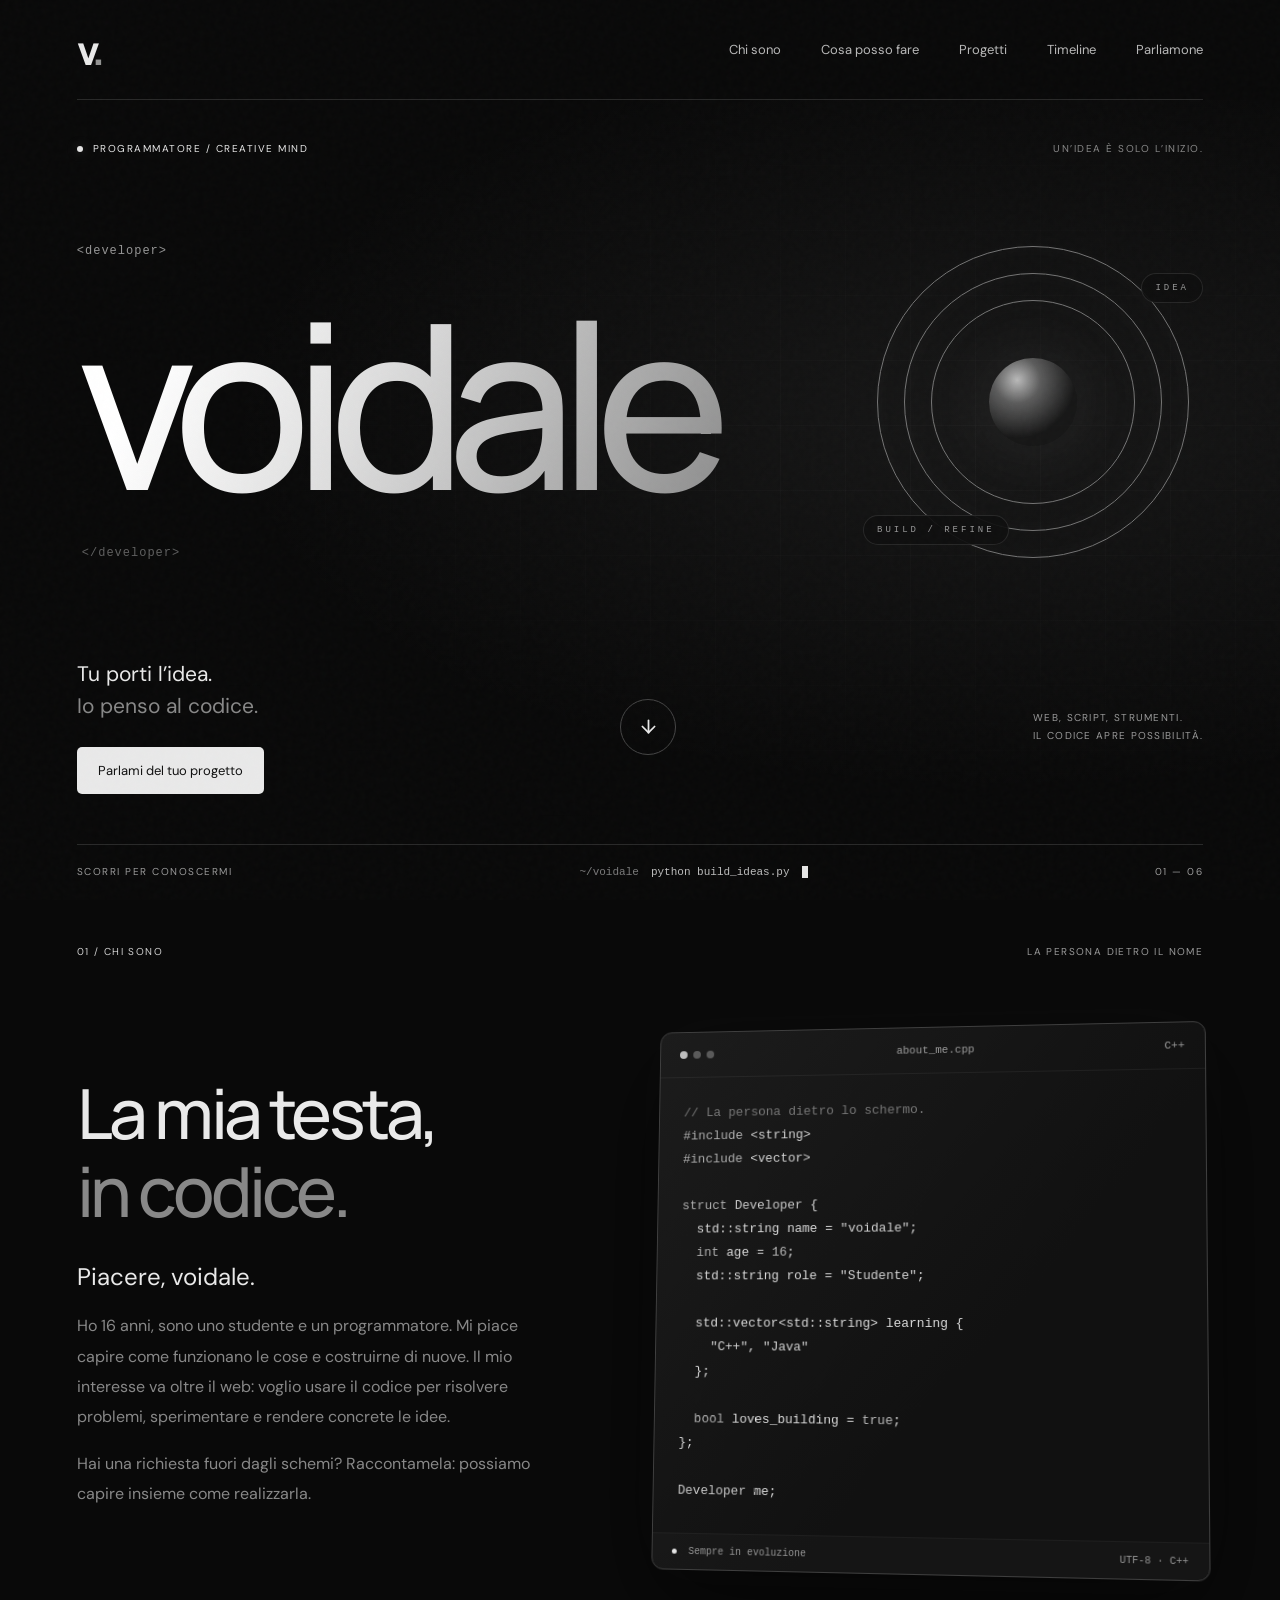
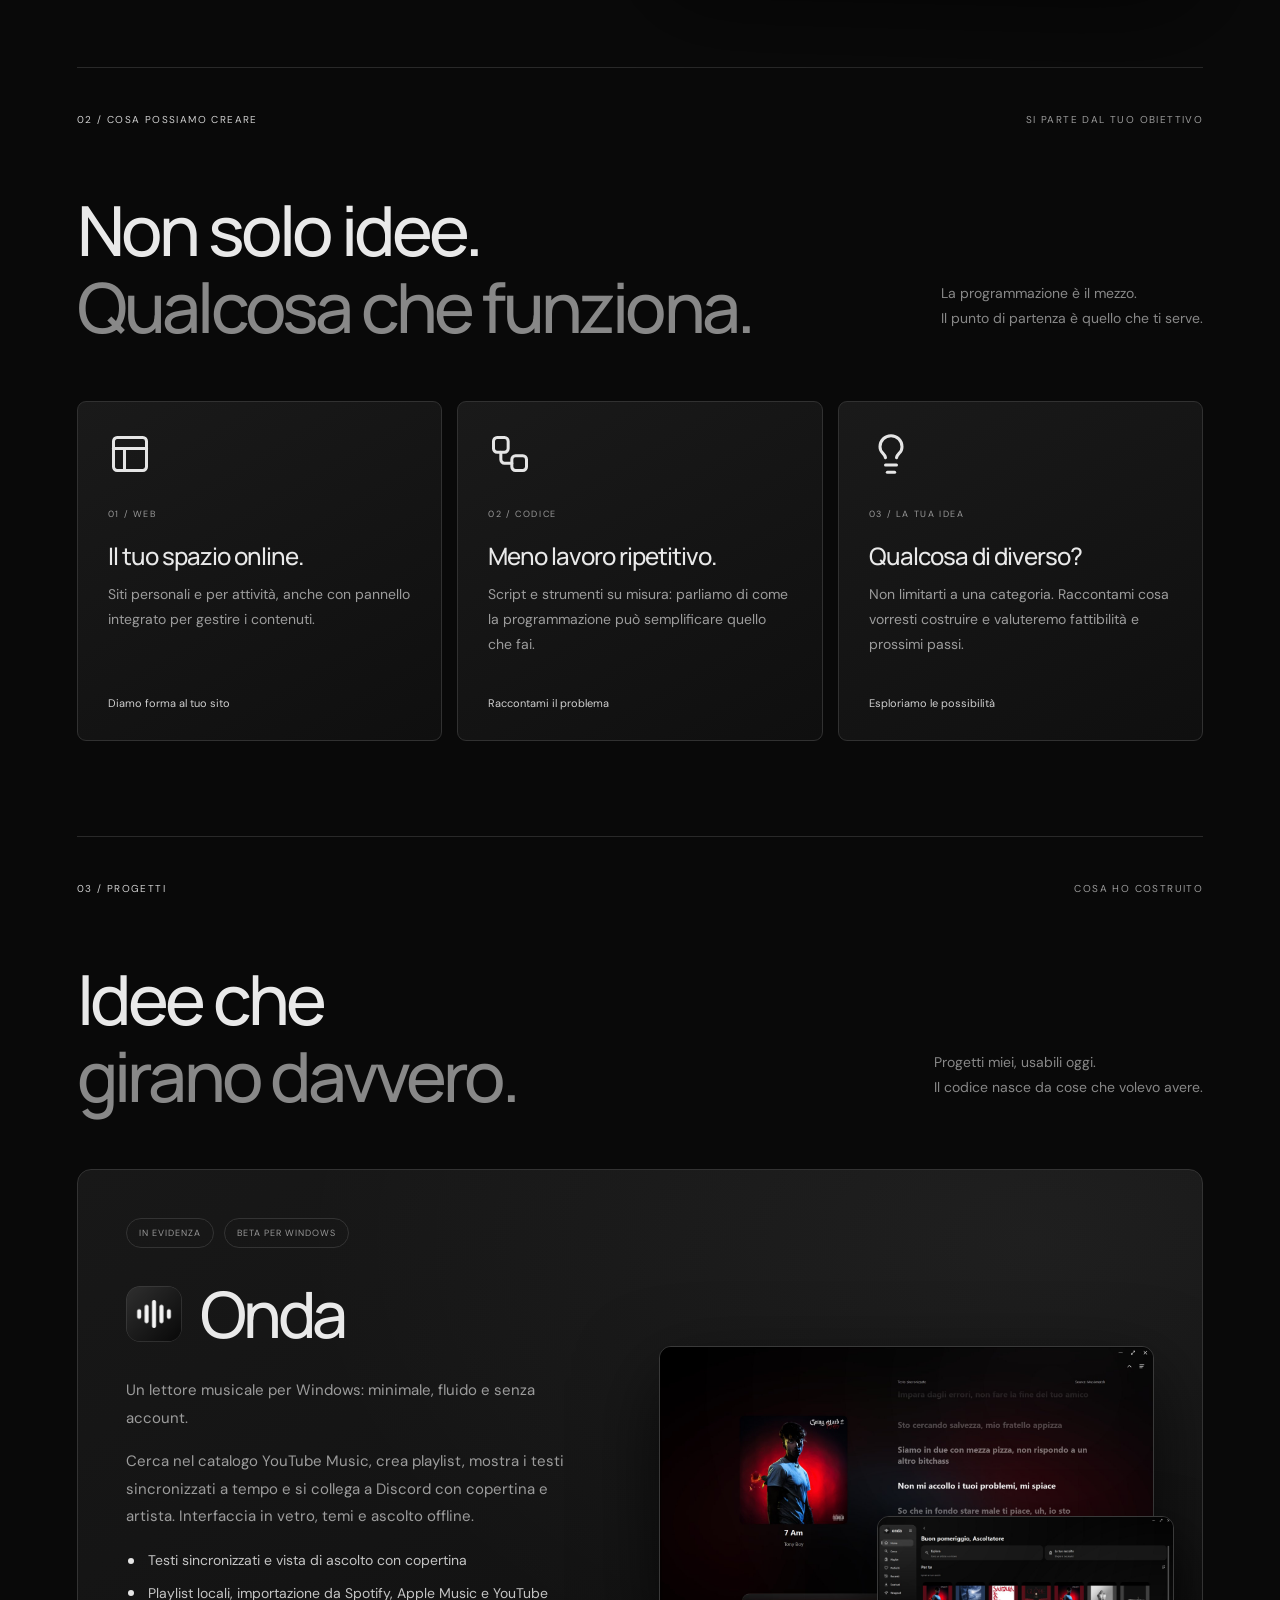
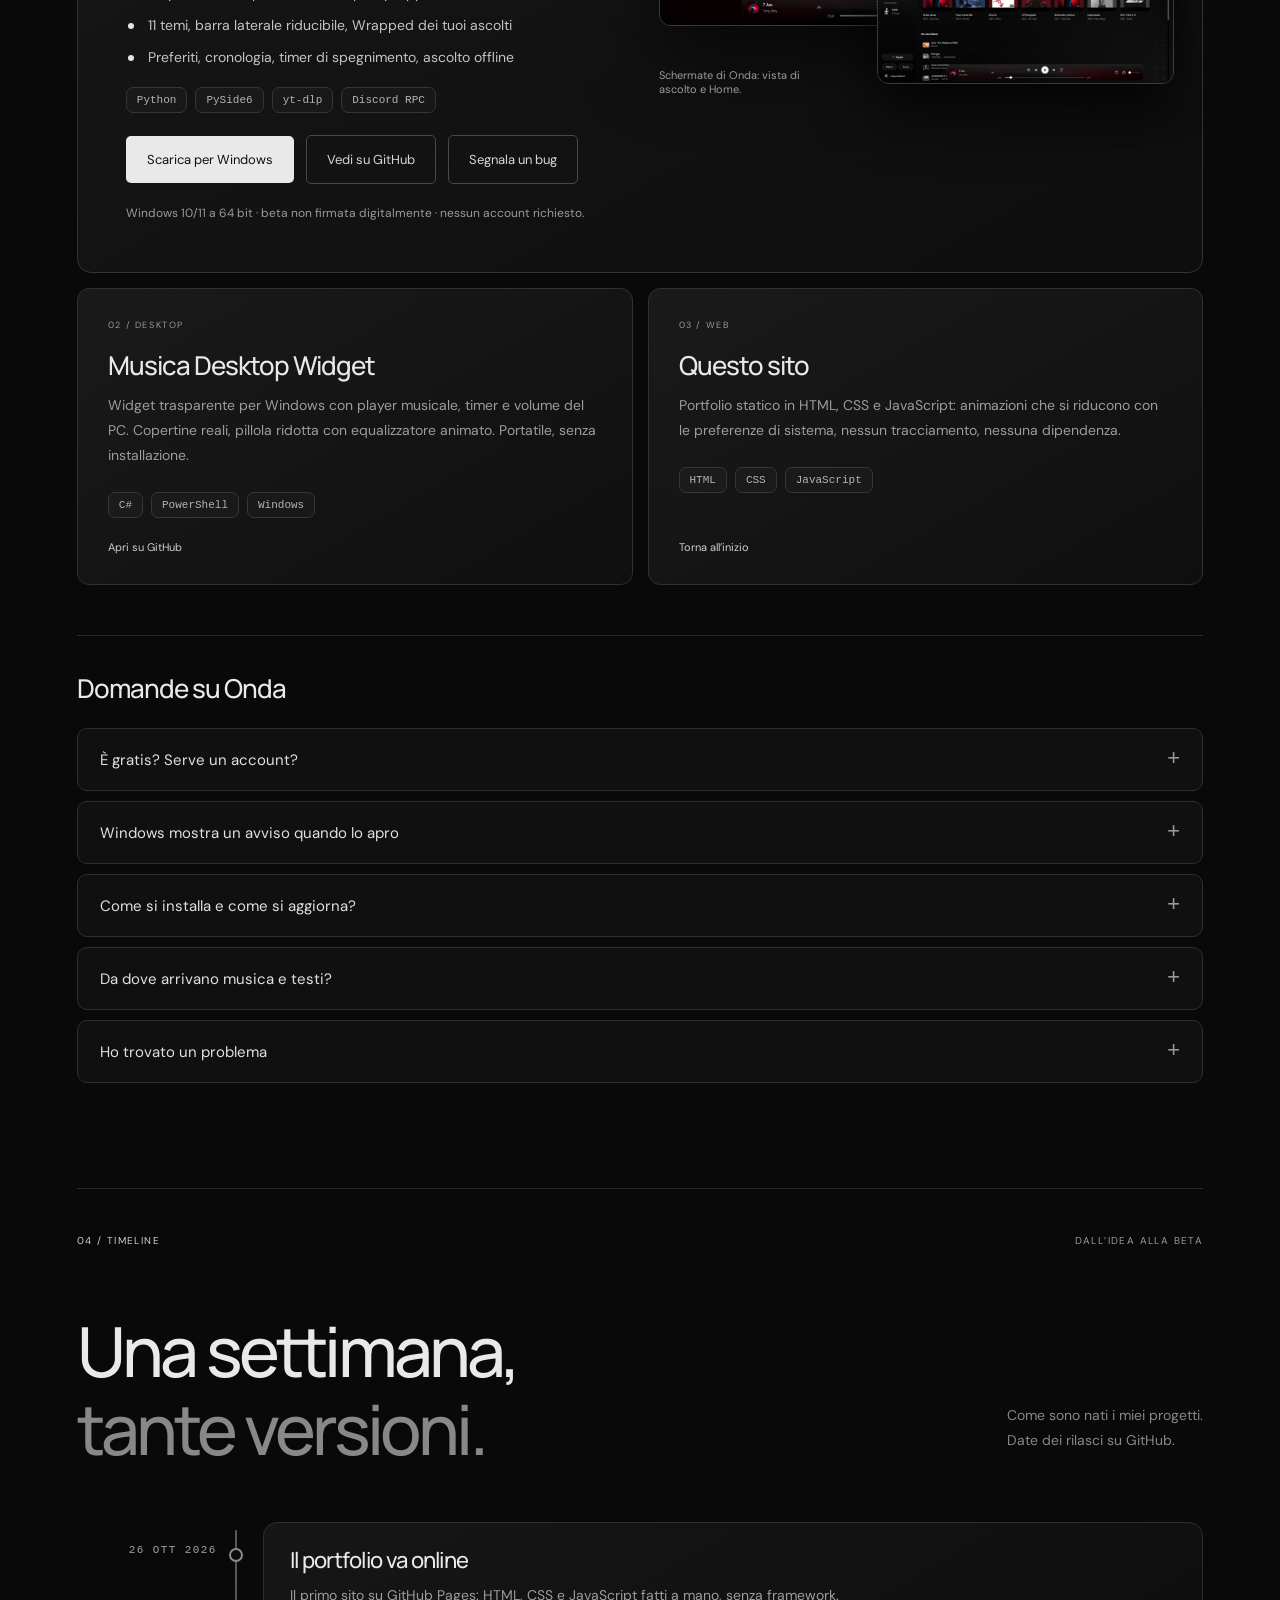
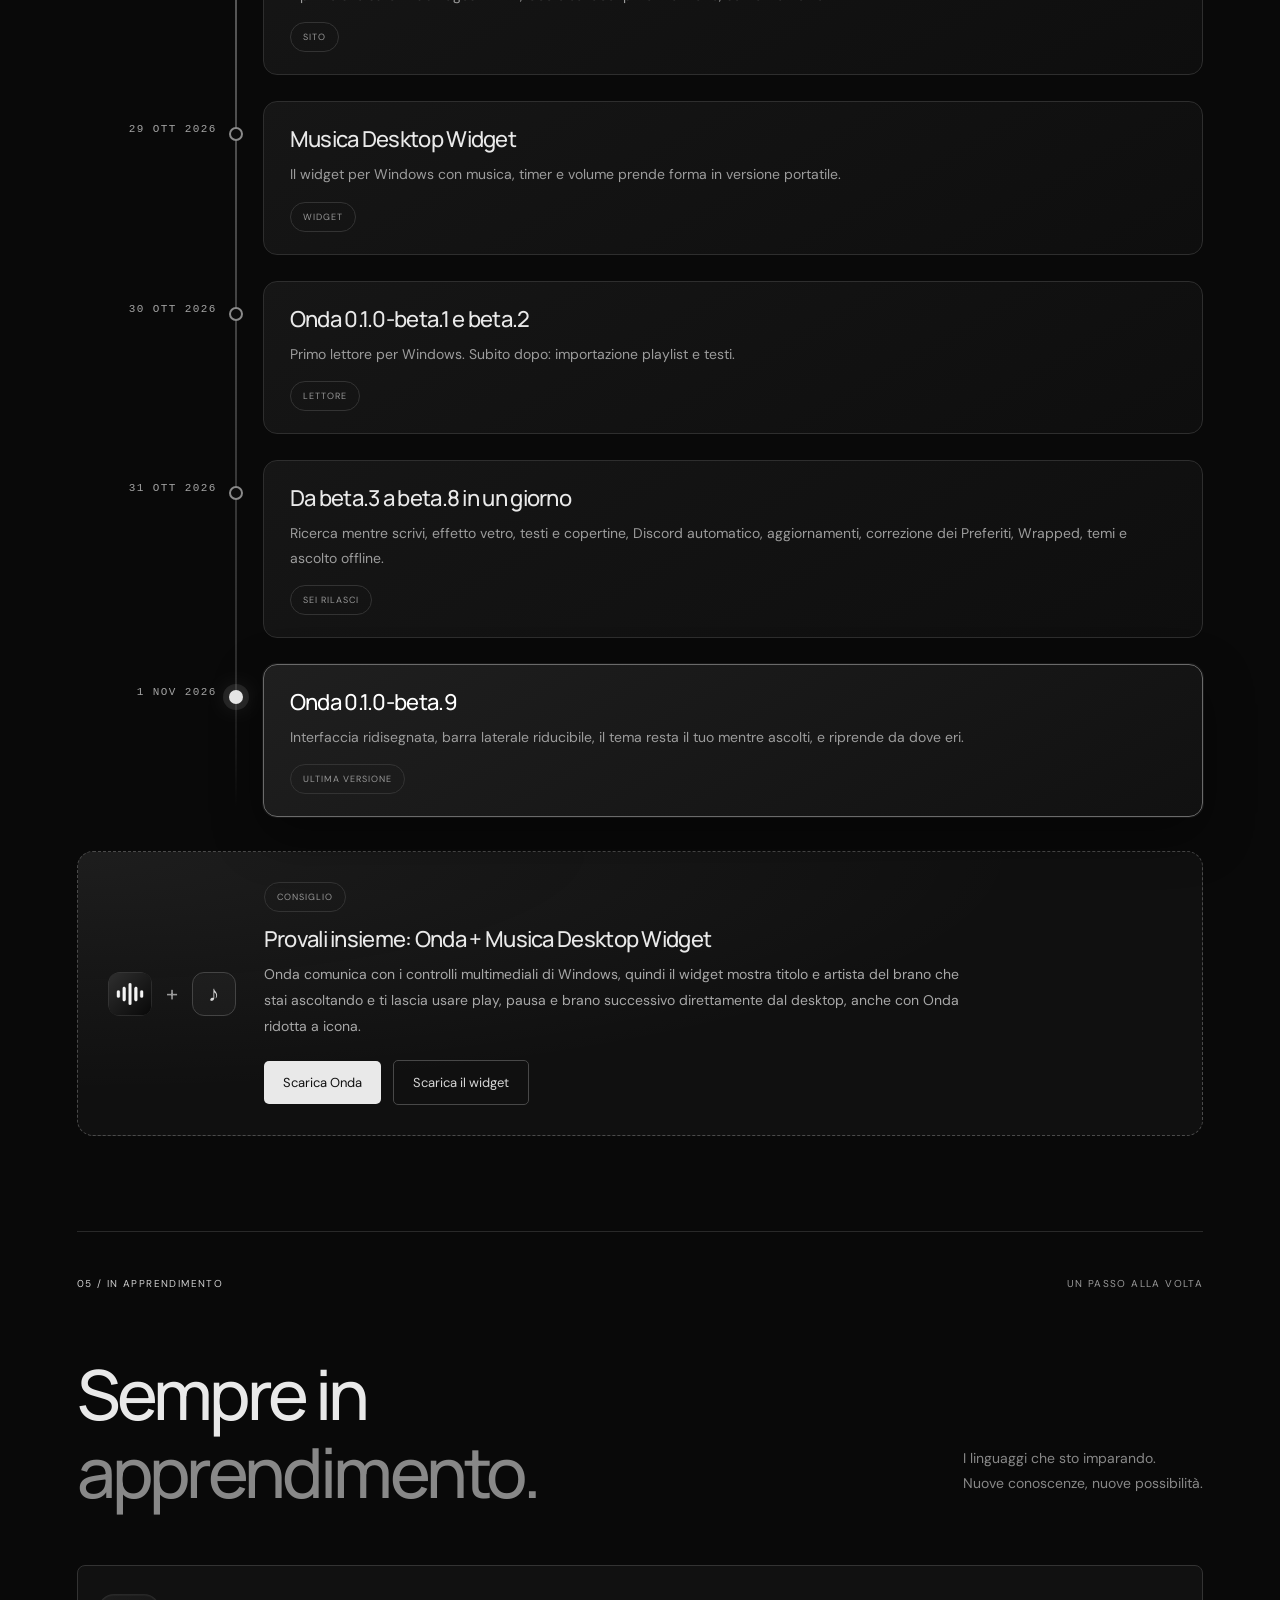
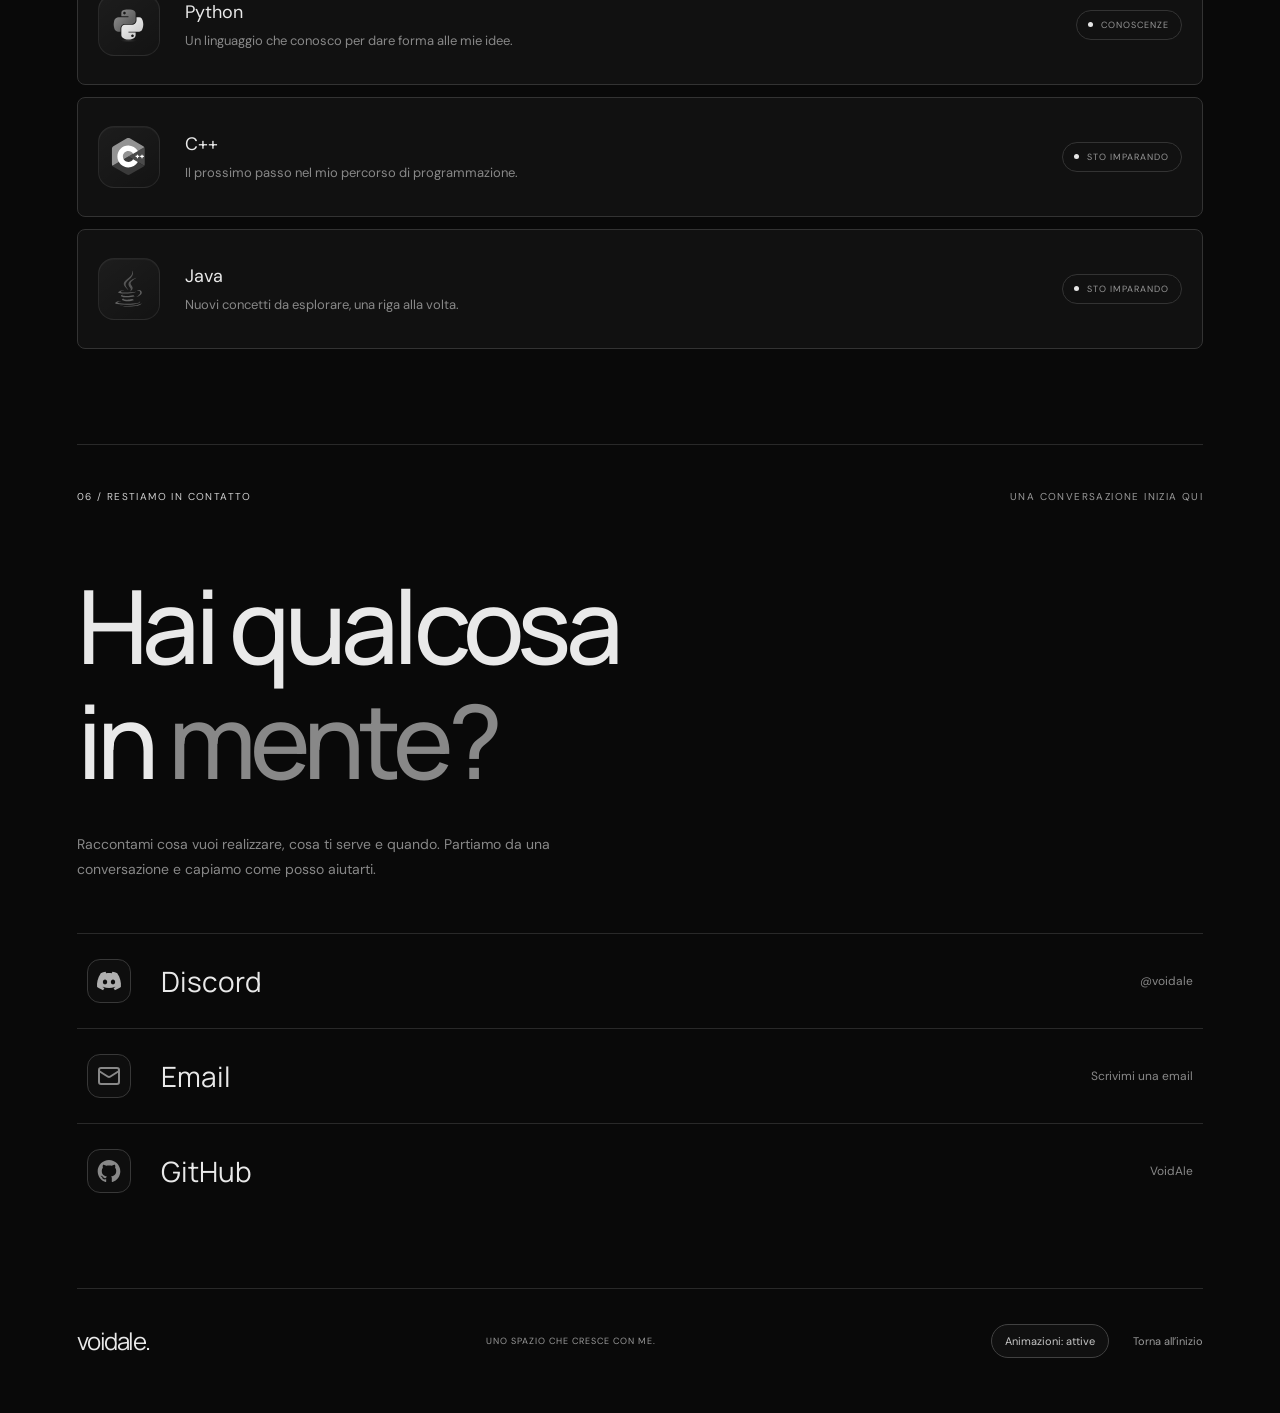
==== commit 397e0e9d: "Timeline a schede con consiglio Onda + Musica Desktop Widget" ====
--- a/index.html
+++ b/index.html
@@ -21,7 +21,7 @@
   <meta http-equiv="Content-Security-Policy" content="default-src 'none'; img-src 'self' data:; font-src 'self'; style-src 'self' 'unsafe-inline'; script-src 'self'; base-uri 'self'; form-action 'none'">
   <meta name="author" content="voidale">
   <link rel="stylesheet" href="fonts.css?v=20261101-1">
-  <link rel="stylesheet" href="style.css?v=20261101-site2">
+  <link rel="stylesheet" href="style.css?v=20261101-site3">
   <script src="script.js?v=20261027-motion3" defer></script>
 </head>
 <body>
@@ -120,12 +120,21 @@
       <div class="section-label"><span>04 / TIMELINE</span><span>DALL’IDEA ALLA BETA</span></div>
       <div class="learning-heading"><h2>Una settimana,<br><em>tante versioni.</em></h2><p>Come sono nati i miei progetti.<br>Date dei rilasci su GitHub.</p></div>
       <ol class="timeline">
-        <li class="t-item"><time datetime="2026-10-26">26 OTT 2026</time><div><h3>Nasce voidale</h3><p>Primo commit del portfolio: HTML, CSS e JavaScript, senza framework.</p></div></li>
-        <li class="t-item"><time datetime="2026-10-29">29 OTT 2026</time><div><h3>Musica Desktop Widget</h3><p>Il widget per Windows con musica, timer e volume prende forma in versione portatile.</p></div></li>
-        <li class="t-item"><time datetime="2026-10-30">30 OTT 2026</time><div><h3>Onda 0.1.0-beta.1 e beta.2</h3><p>Primo lettore per Windows. Subito dopo: importazione playlist e testi.</p><span class="tag">PRIMA BETA</span></div></li>
+        <li class="t-item"><time datetime="2026-10-26">26 OTT 2026</time><div><h3>Il portfolio va online</h3><p>Il primo sito su GitHub Pages: HTML, CSS e JavaScript fatti a mano, senza framework.</p><span class="tag">SITO</span></div></li>
+        <li class="t-item"><time datetime="2026-10-29">29 OTT 2026</time><div><h3>Musica Desktop Widget</h3><p>Il widget per Windows con musica, timer e volume prende forma in versione portatile.</p><span class="tag">WIDGET</span></div></li>
+        <li class="t-item"><time datetime="2026-10-30">30 OTT 2026</time><div><h3>Onda 0.1.0-beta.1 e beta.2</h3><p>Primo lettore per Windows. Subito dopo: importazione playlist e testi.</p><span class="tag">LETTORE</span></div></li>
         <li class="t-item"><time datetime="2026-10-31">31 OTT 2026</time><div><h3>Da beta.3 a beta.8 in un giorno</h3><p>Ricerca mentre scrivi, effetto vetro, testi e copertine, Discord automatico, aggiornamenti, correzione dei Preferiti, Wrapped, temi e ascolto offline.</p><span class="tag">SEI RILASCI</span></div></li>
         <li class="t-item current"><time datetime="2026-11-01">1 NOV 2026</time><div><h3>Onda 0.1.0-beta.9</h3><p>Interfaccia ridisegnata, barra laterale riducibile, il tema resta il tuo mentre ascolti, e riprende da dove eri.</p><span class="tag">ULTIMA VERSIONE</span></div></li>
       </ol>
+      <aside class="timeline-tip" aria-label="Consiglio">
+        <div class="tip-icons"><img src="assets/onda-logo.png" alt="" width="44" height="44"><span aria-hidden="true">+</span><span class="tip-widget" aria-hidden="true">♪</span></div>
+        <div>
+          <span class="tag">CONSIGLIO</span>
+          <h3>Provali insieme: Onda + Musica Desktop Widget</h3>
+          <p>Onda comunica con i controlli multimediali di Windows, quindi il widget mostra titolo e artista del brano che stai ascoltando e ti lascia usare play, pausa e brano successivo direttamente dal desktop, anche con Onda ridotta a icona.</p>
+          <div class="project-actions"><a class="primary-cta" href="https://github.com/VoidAle/Onda/releases" target="_blank" rel="noopener noreferrer">Scarica Onda</a><a class="ghost-cta" href="https://github.com/VoidAle/desktop-widget" target="_blank" rel="noopener noreferrer">Scarica il widget</a></div>
+        </div>
+      </aside>
     </section>
     <section id="learning" class="section reveal">
       <div class="section-label"><span>05 / IN APPRENDIMENTO</span><span>UN PASSO ALLA VOLTA</span></div>
--- a/style.css
+++ b/style.css
@@ -171,3 +171,27 @@
 .section-label span:first-child{color:#d0d0d0}
 footer{color:#9a9a9a}
 .project-shots .shot-side{width:60%}
+
+/* Timeline: schede e punti luminosi */
+.timeline:before{left:158px;width:2px;border-radius:2px;background:linear-gradient(#5a5a5a,#2c2c2c 85%,transparent)}
+.t-item{padding-bottom:26px}
+.t-item>div{border:1px solid #2e2e2e;border-radius:14px;padding:22px 26px;background:linear-gradient(150deg,#161616,#0e0e0e);transition:transform .3s,border-color .3s,box-shadow .3s}
+.t-item:hover>div{transform:translateX(6px);border-color:#5e5e5e;box-shadow:0 14px 36px #00000055}
+.t-item:before{top:26px;left:152px;width:14px;height:14px;background:#0c0c0c;border:2px solid #8a8a8a}
+.t-item time{padding-top:22px}
+.t-item.current>div{border-color:#6a6a6a;background:linear-gradient(150deg,#1f1f1f,#111);box-shadow:0 0 0 1px #e5e5e510,0 18px 50px #00000066}
+.t-item.current:before{box-shadow:0 0 0 6px #e5e5e51a,0 0 22px #e5e5e544}
+.t-item p{max-width:none}
+.t-item .tag{margin-top:2px}
+.timeline-tip{display:grid;grid-template-columns:auto minmax(0,1fr);gap:28px;align-items:center;margin-top:34px;padding:30px;border:1px dashed #4a4a4a;border-radius:16px;background:radial-gradient(ellipse at 0% 0%,#e5e5e510,transparent 60%),#101010}
+.tip-icons{display:flex;align-items:center;gap:14px;color:#9a9a9a;font-size:22px}
+.tip-icons img{border-radius:12px;display:block}
+.tip-widget{display:grid;place-items:center;width:44px;height:44px;border-radius:12px;border:1px solid #444;background:#ffffff08;color:#d6d6d6;font-size:22px}
+.timeline-tip h3{font-family:Manrope,sans-serif;font-weight:500;font-size:22px;letter-spacing:-.7px;margin:12px 0 8px}
+.timeline-tip p{margin:0;color:#a8a8a8;font-size:14px;line-height:1.85;max-width:720px}
+.timeline-tip .project-actions{margin-top:20px}
+.timeline-tip .primary-cta{padding:13px 19px}
+.timeline-tip .ghost-cta{padding:13px 19px}
+@media(max-width:700px){.timeline:before{left:5px}.t-item>div{padding:18px}.t-item:before{left:-1px;top:6px}.t-item time{padding-top:0}.timeline-tip{grid-template-columns:1fr;padding:22px}.t-item:hover>div{transform:none}}
+html[data-motion="reduced"] .t-item:hover>div{transform:none}
+@media(hover:none){.t-item:hover>div{transform:none}}
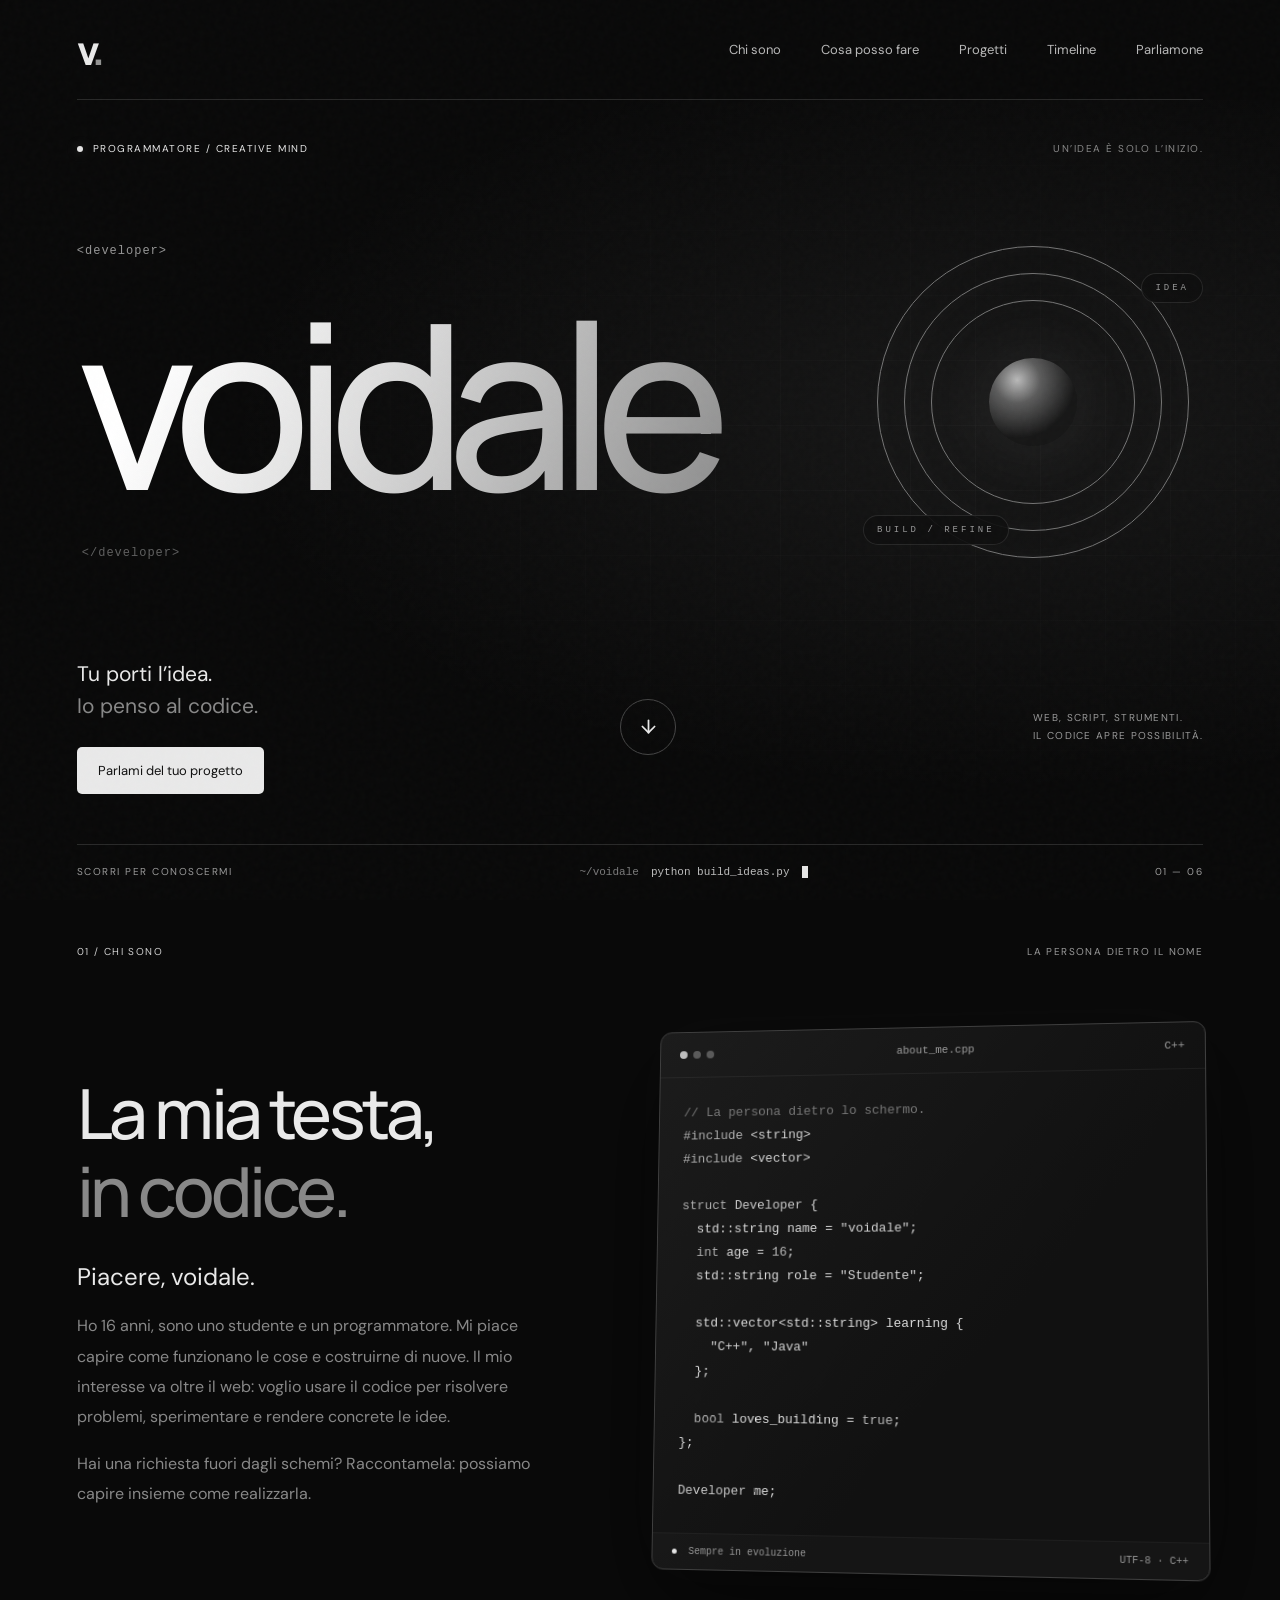
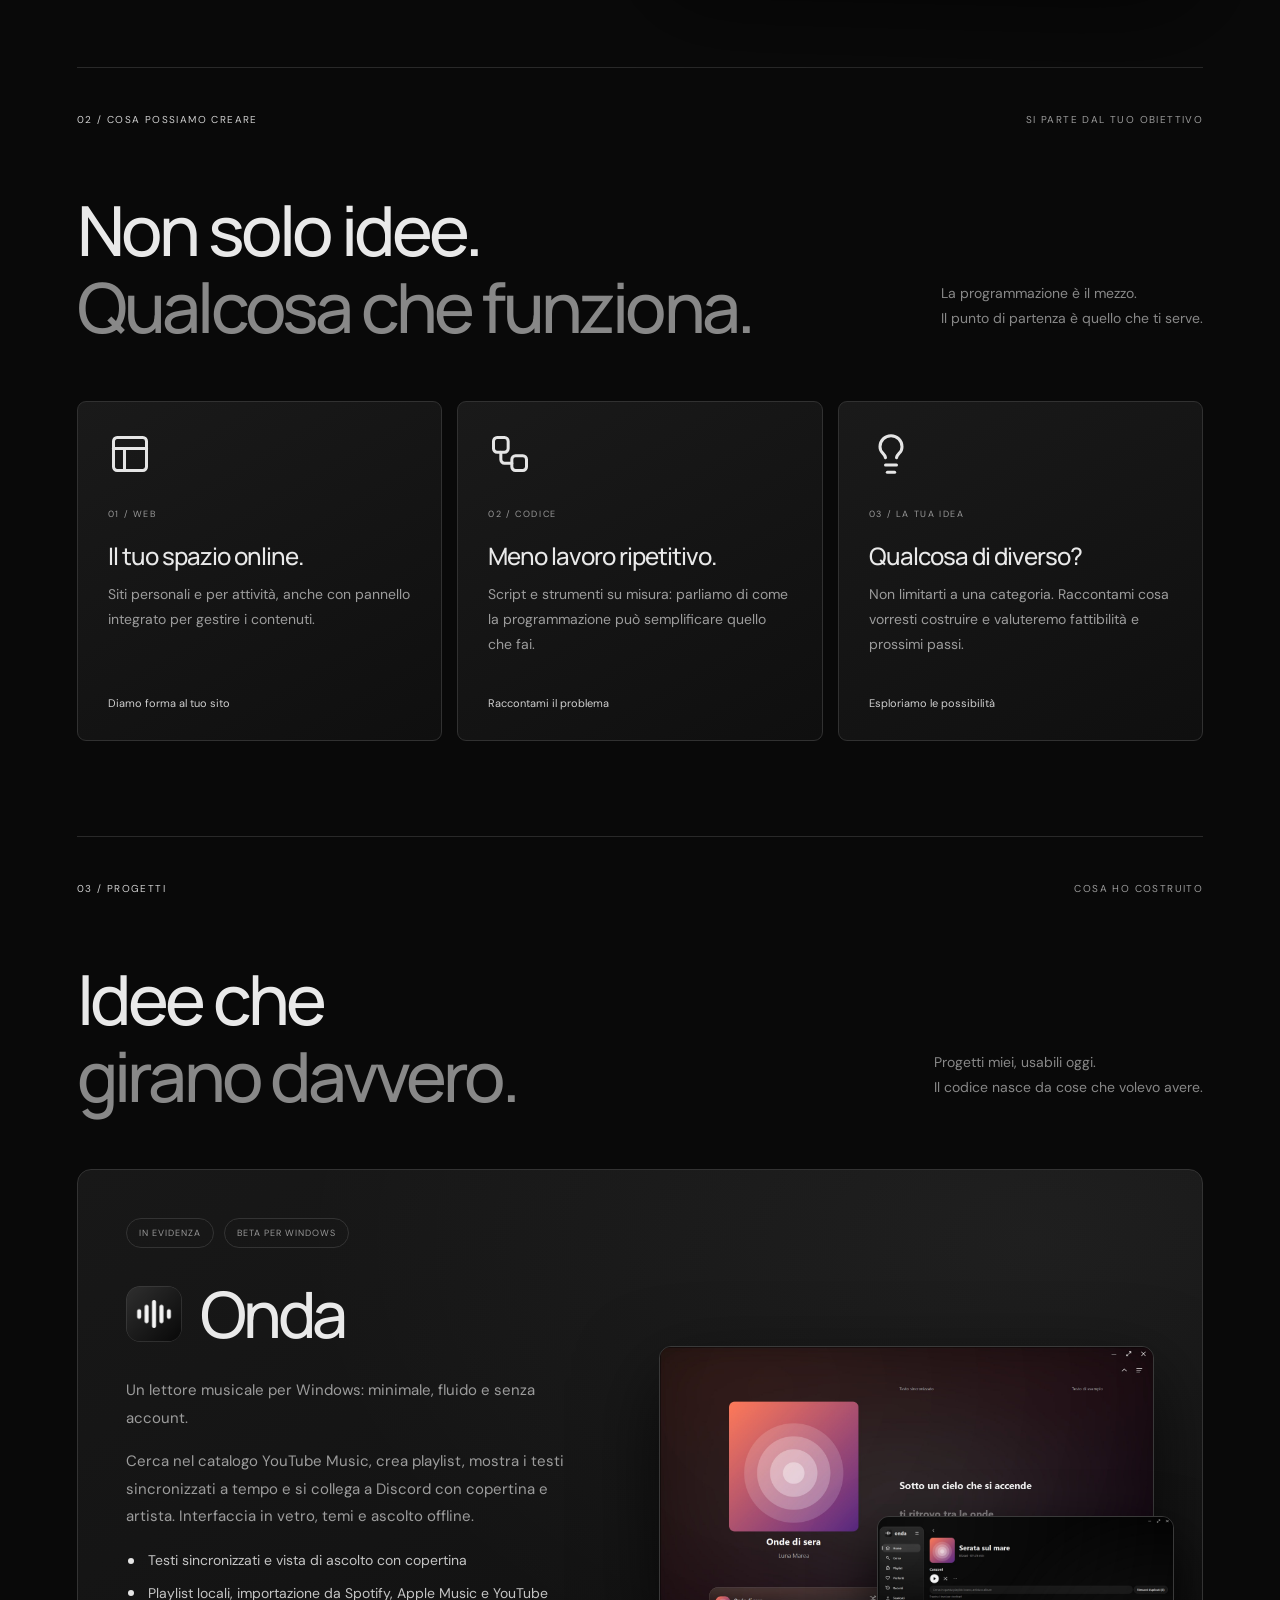
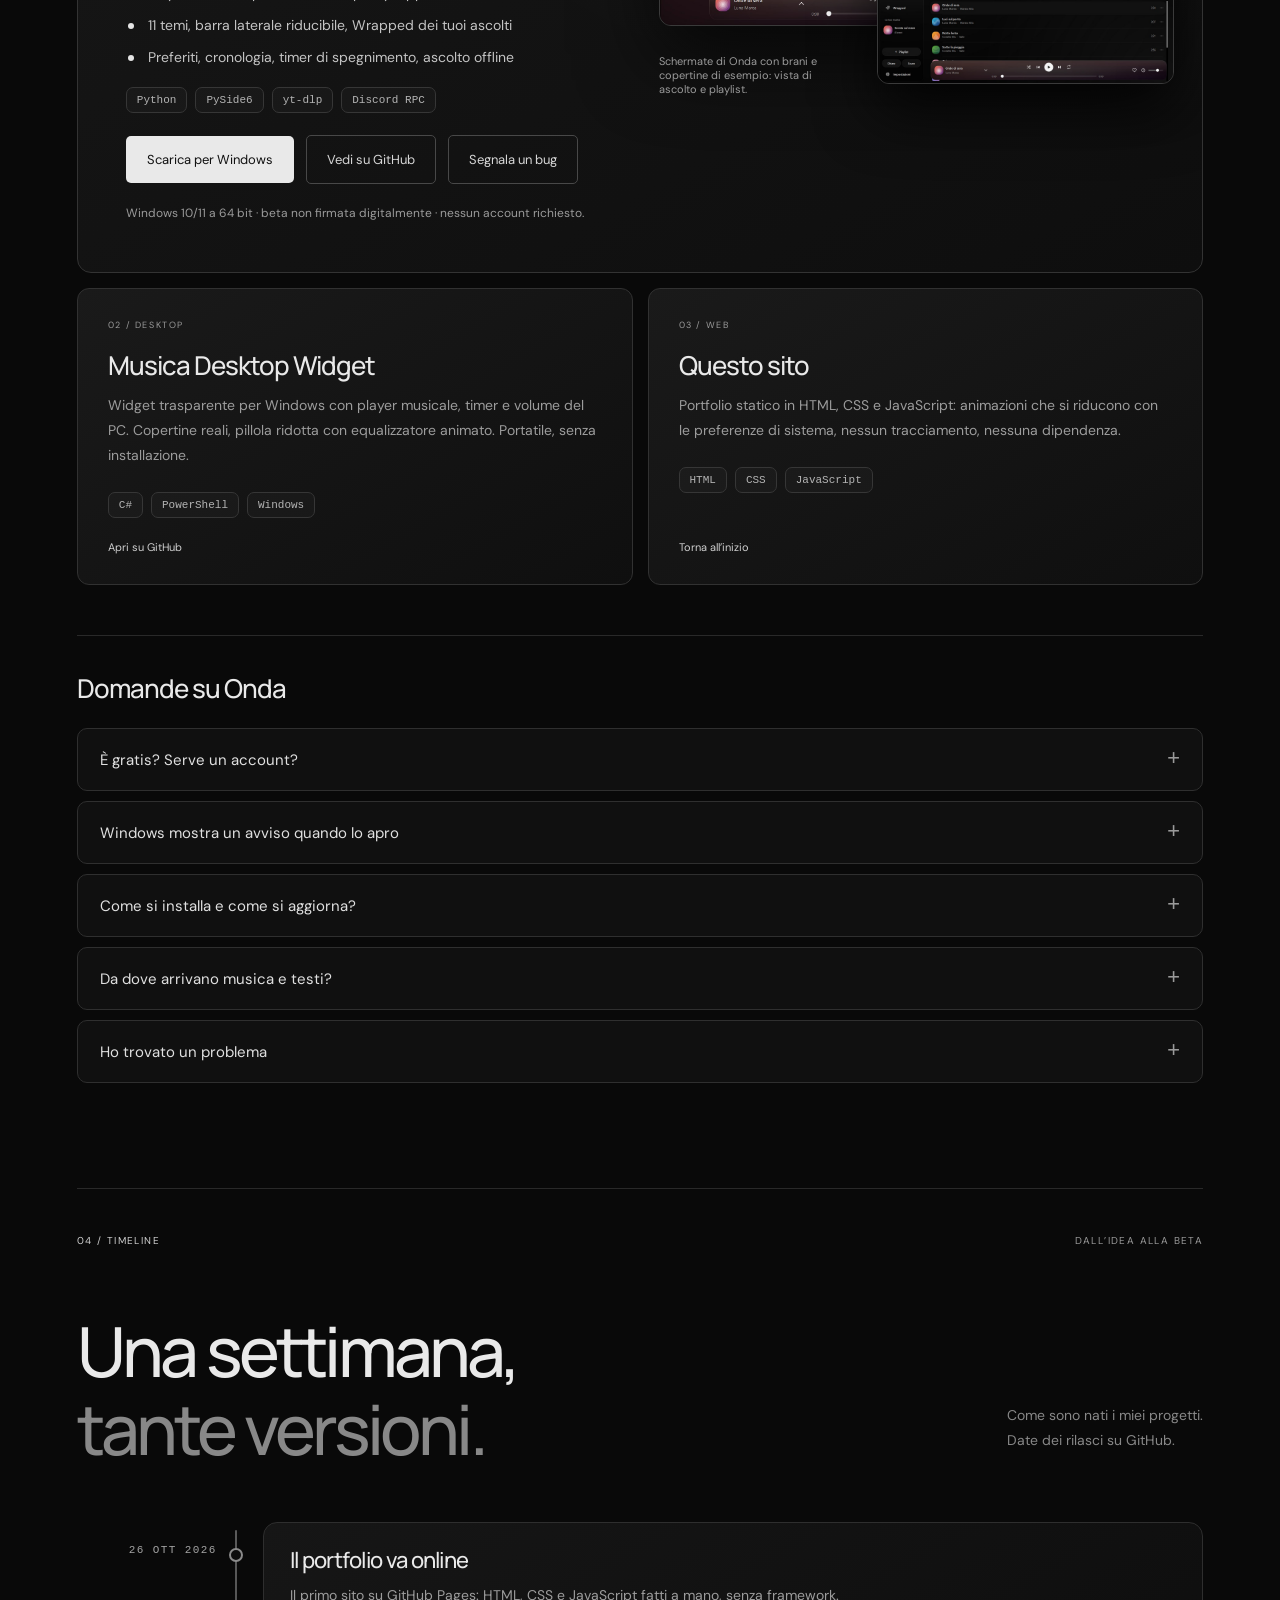
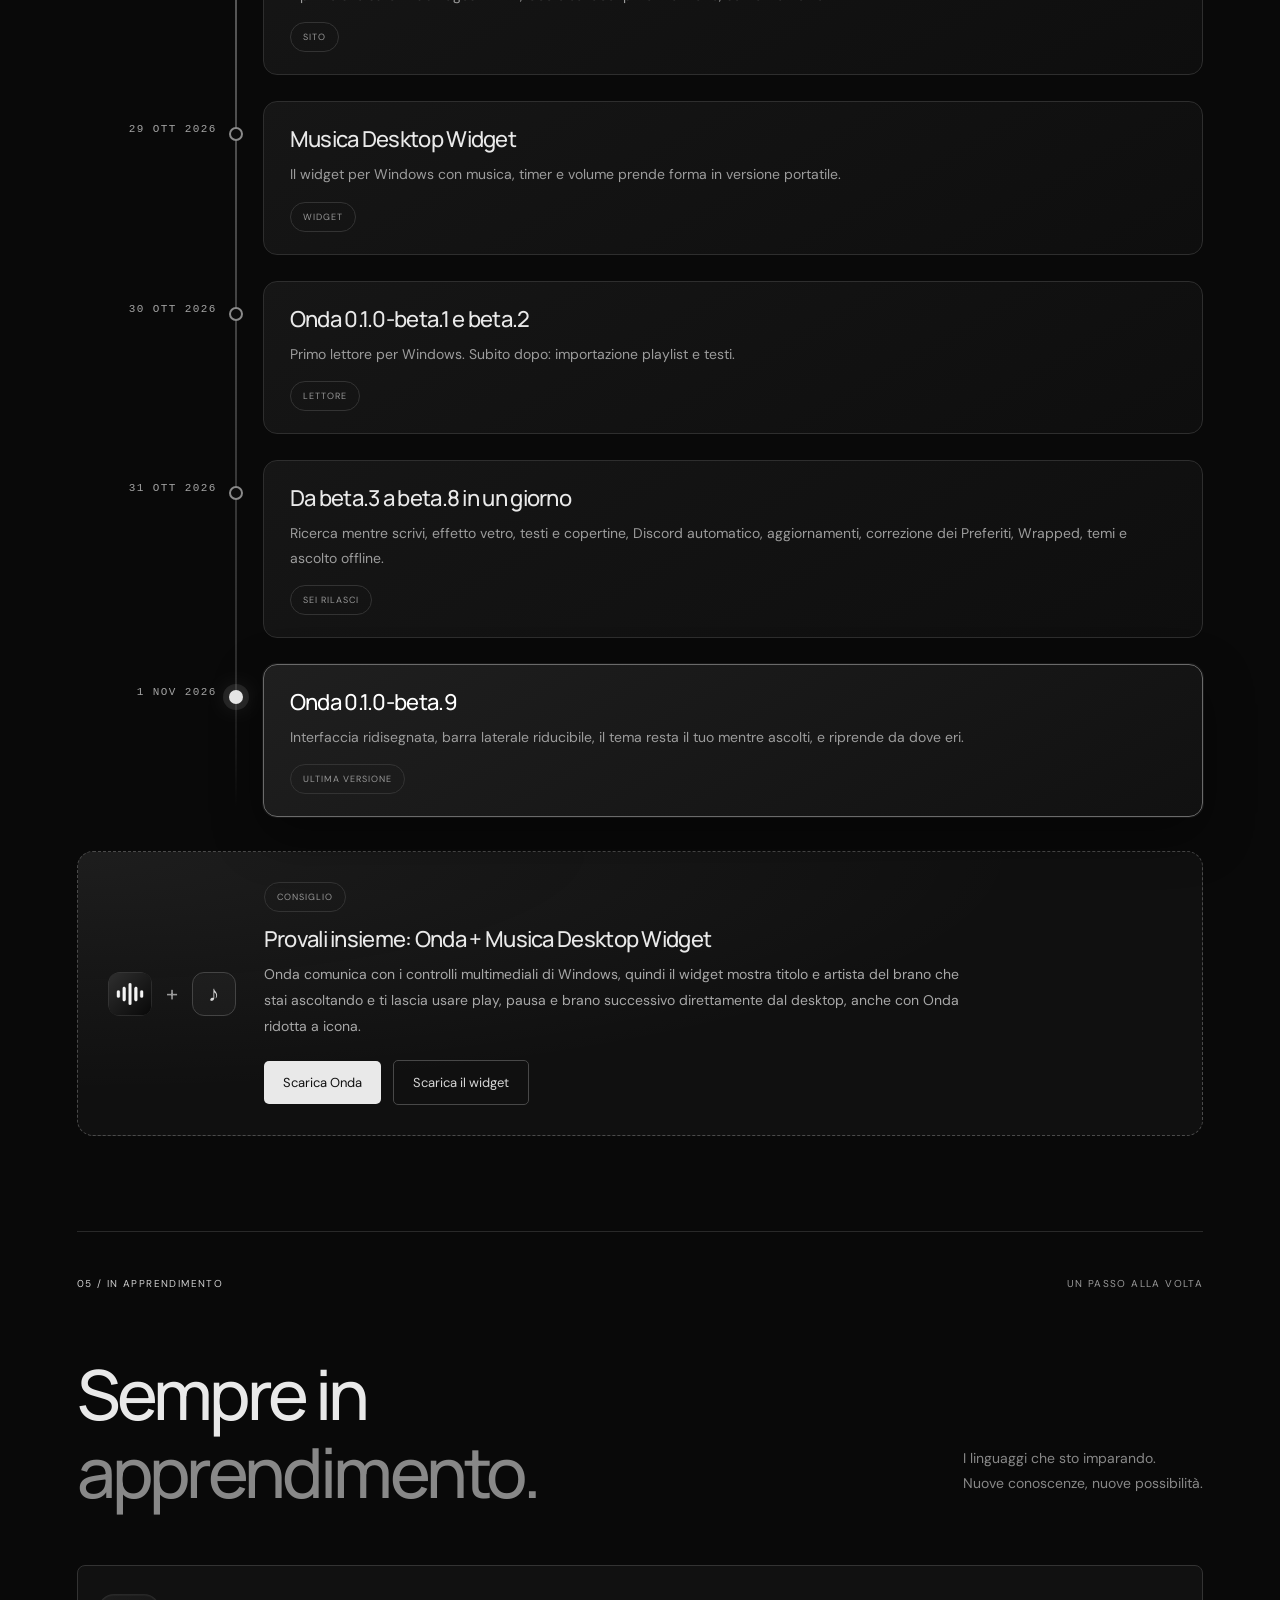
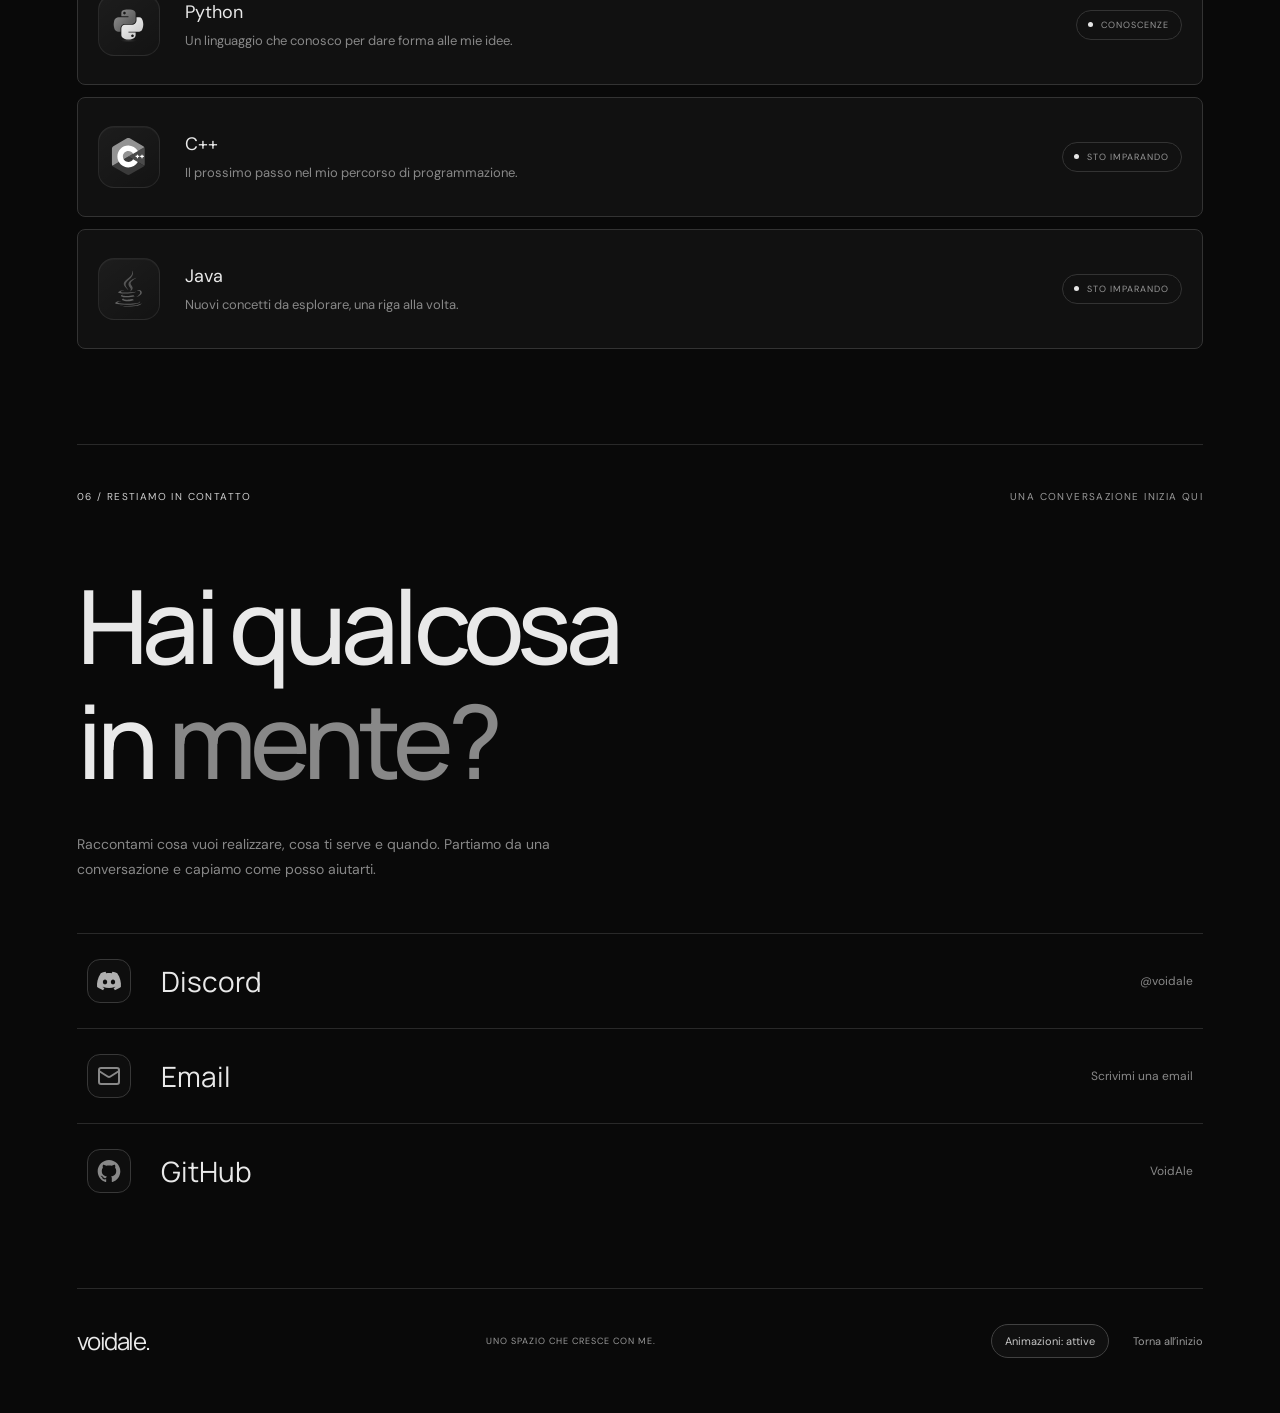
==== commit 1362fa25: "Screenshot di esempio senza materiale di terzi" ====
--- a/index.html
+++ b/index.html
@@ -21,7 +21,7 @@
   <meta http-equiv="Content-Security-Policy" content="default-src 'none'; img-src 'self' data:; font-src 'self'; style-src 'self' 'unsafe-inline'; script-src 'self'; base-uri 'self'; form-action 'none'">
   <meta name="author" content="voidale">
   <link rel="stylesheet" href="fonts.css?v=20261101-1">
-  <link rel="stylesheet" href="style.css?v=20261101-site3">
+  <link rel="stylesheet" href="style.css?v=20261101-site4">
   <script src="script.js?v=20261027-motion3" defer></script>
 </head>
 <body>
@@ -87,8 +87,8 @@
         </div>
         <figure class="project-shots">
           <img class="shot-main" src="assets/onda-ascolto.jpg" alt="Onda: vista di ascolto con copertina e testo sincronizzato a tempo" width="1600" height="900" loading="lazy" decoding="async">
-          <img class="shot-side" src="assets/onda-home.jpg" alt="Onda: Home con barra laterale in vetro e suggerimenti" width="1600" height="900" loading="lazy" decoding="async">
-          <figcaption>Schermate di Onda: vista di ascolto e Home.</figcaption>
+          <img class="shot-side" src="assets/onda-home.jpg" alt="Onda: pagina di una playlist con barra laterale in vetro" width="1600" height="900" loading="lazy" decoding="async">
+          <figcaption>Schermate di Onda con brani e copertine di esempio: vista di ascolto e playlist.</figcaption>
         </figure>
       </article>
       <div class="project-grid">
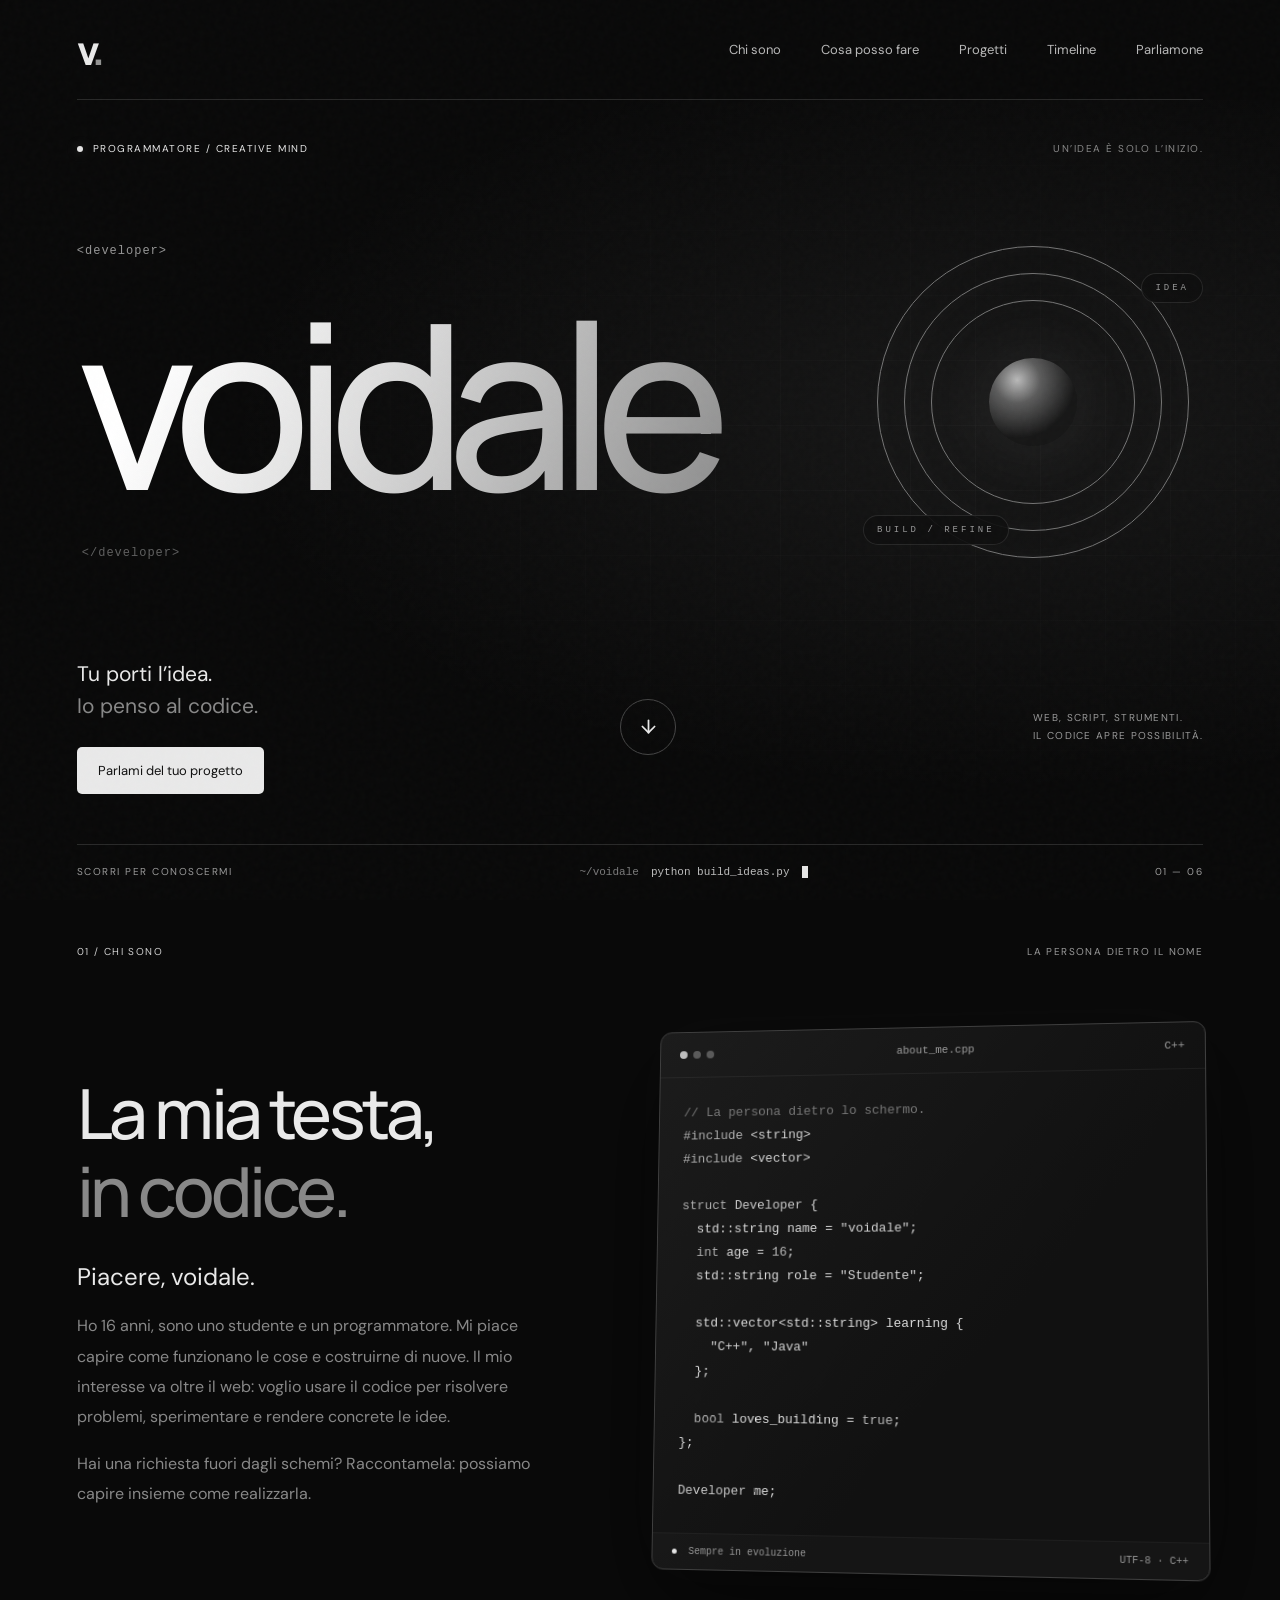
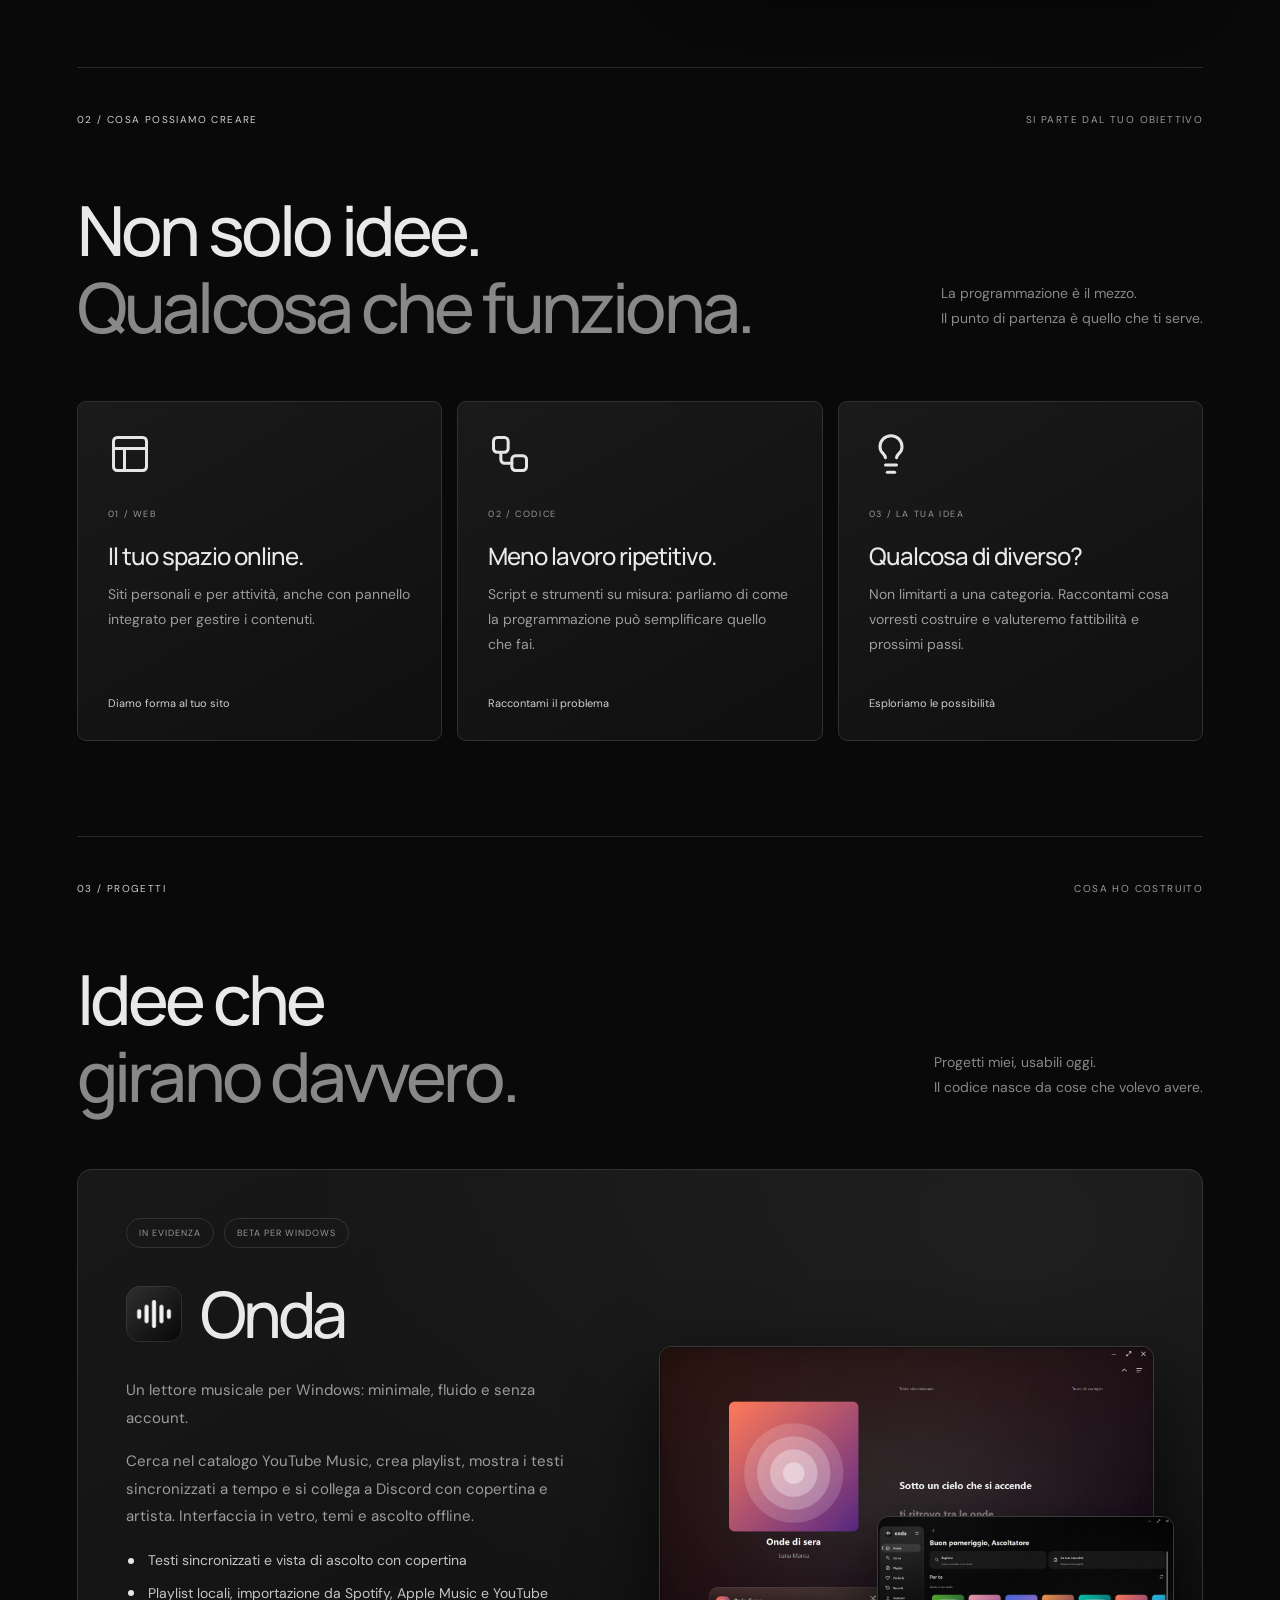
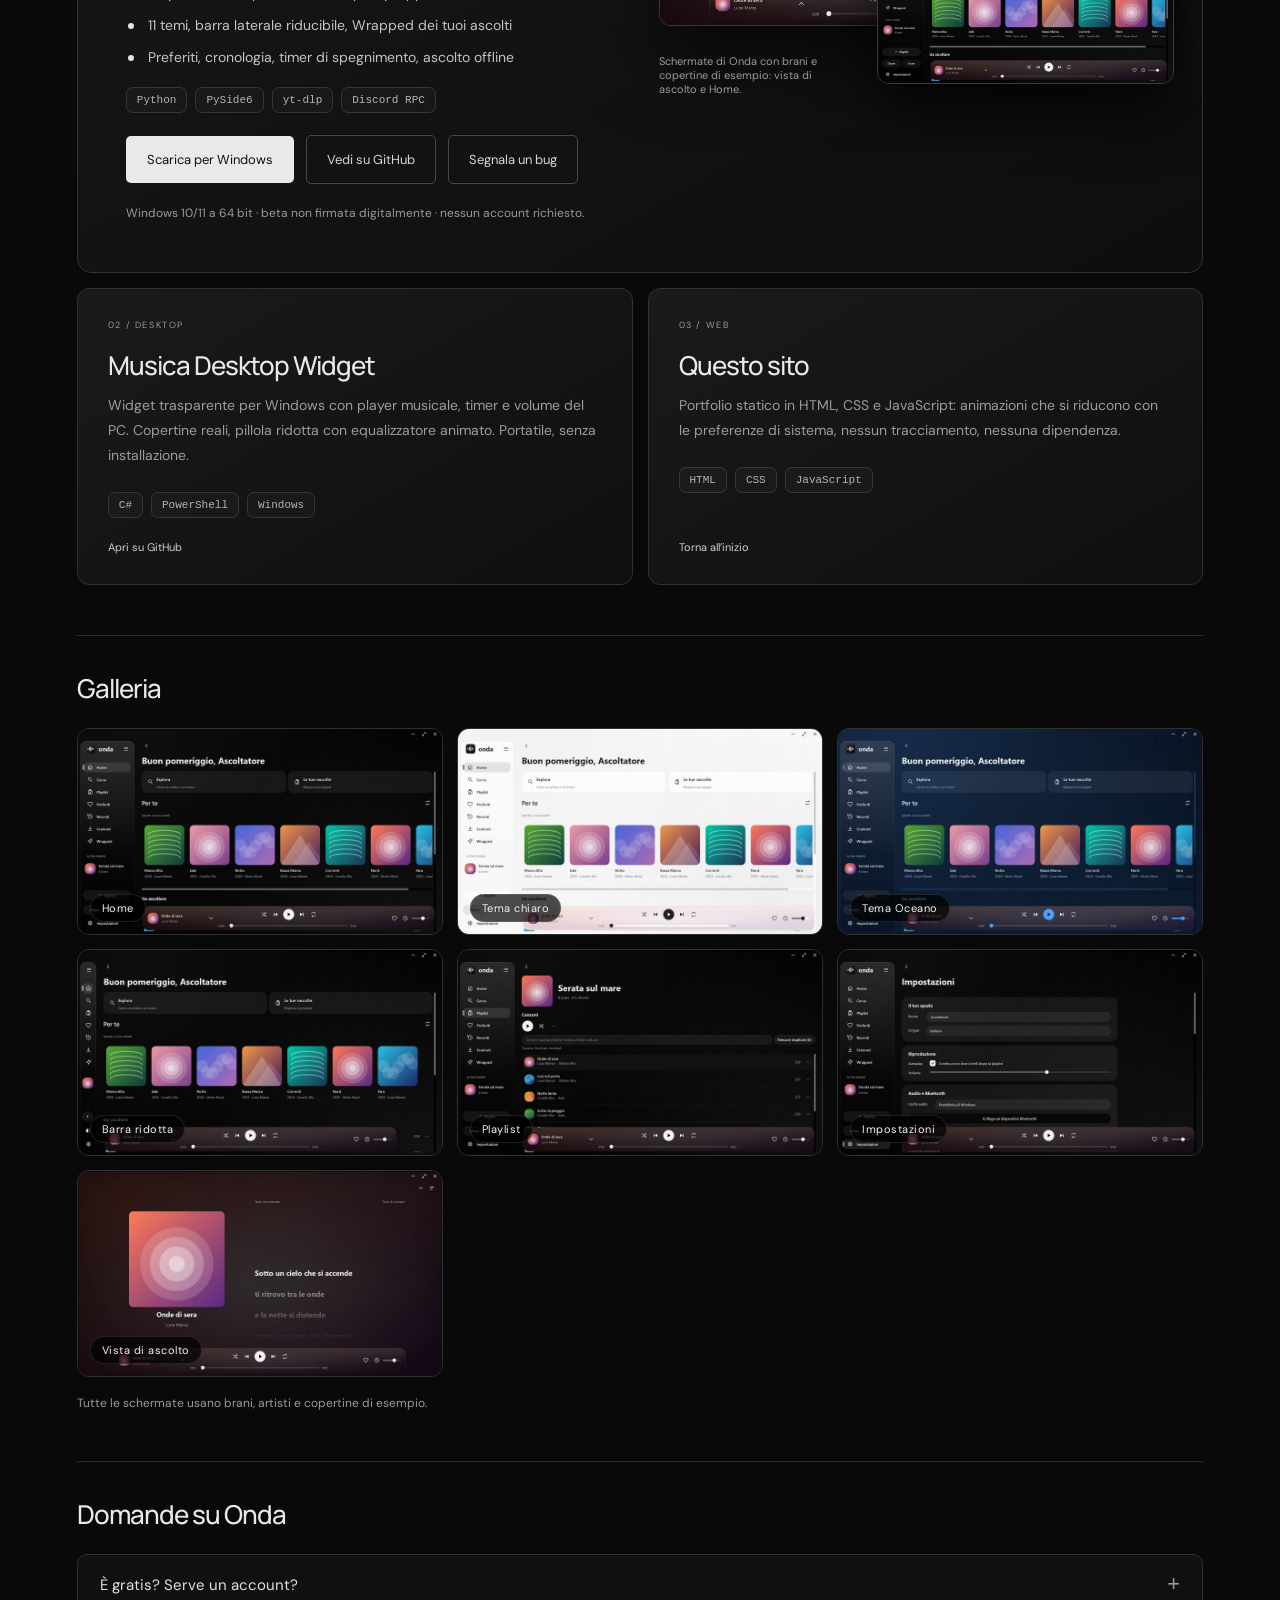
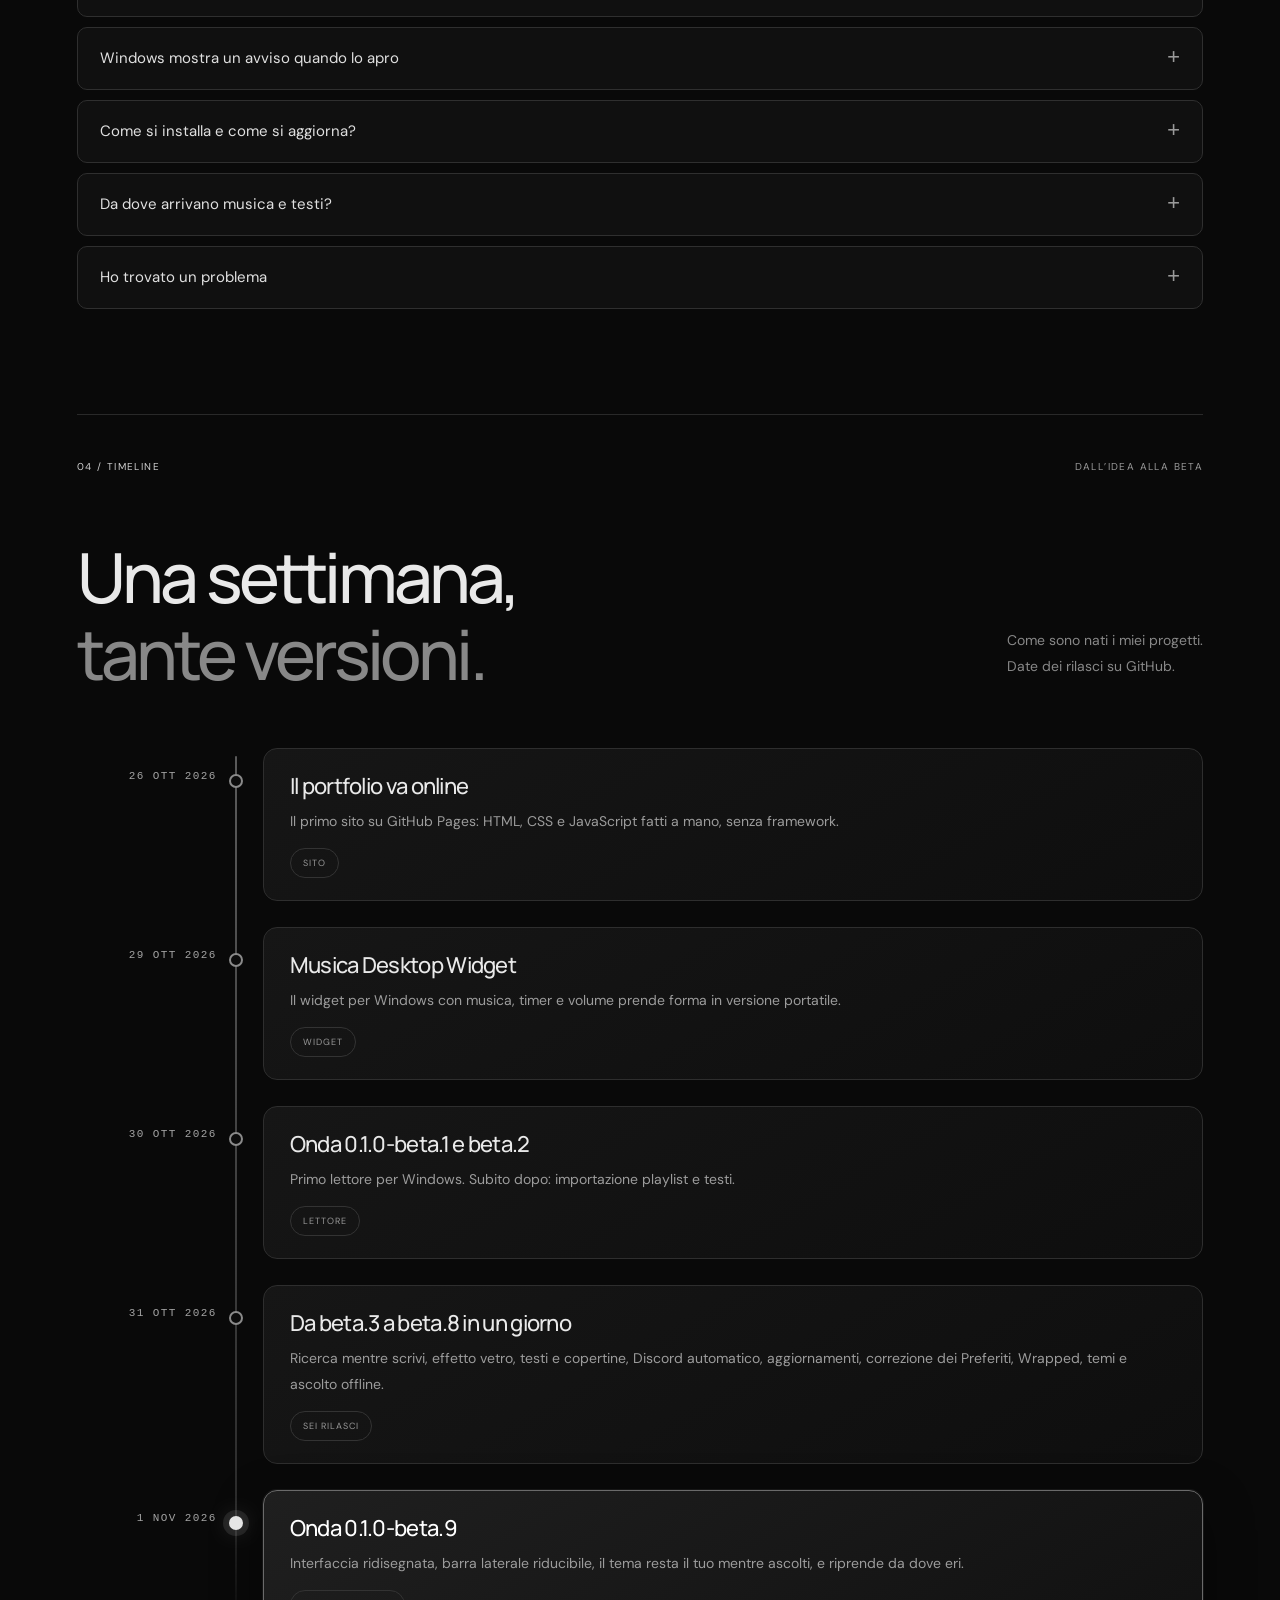
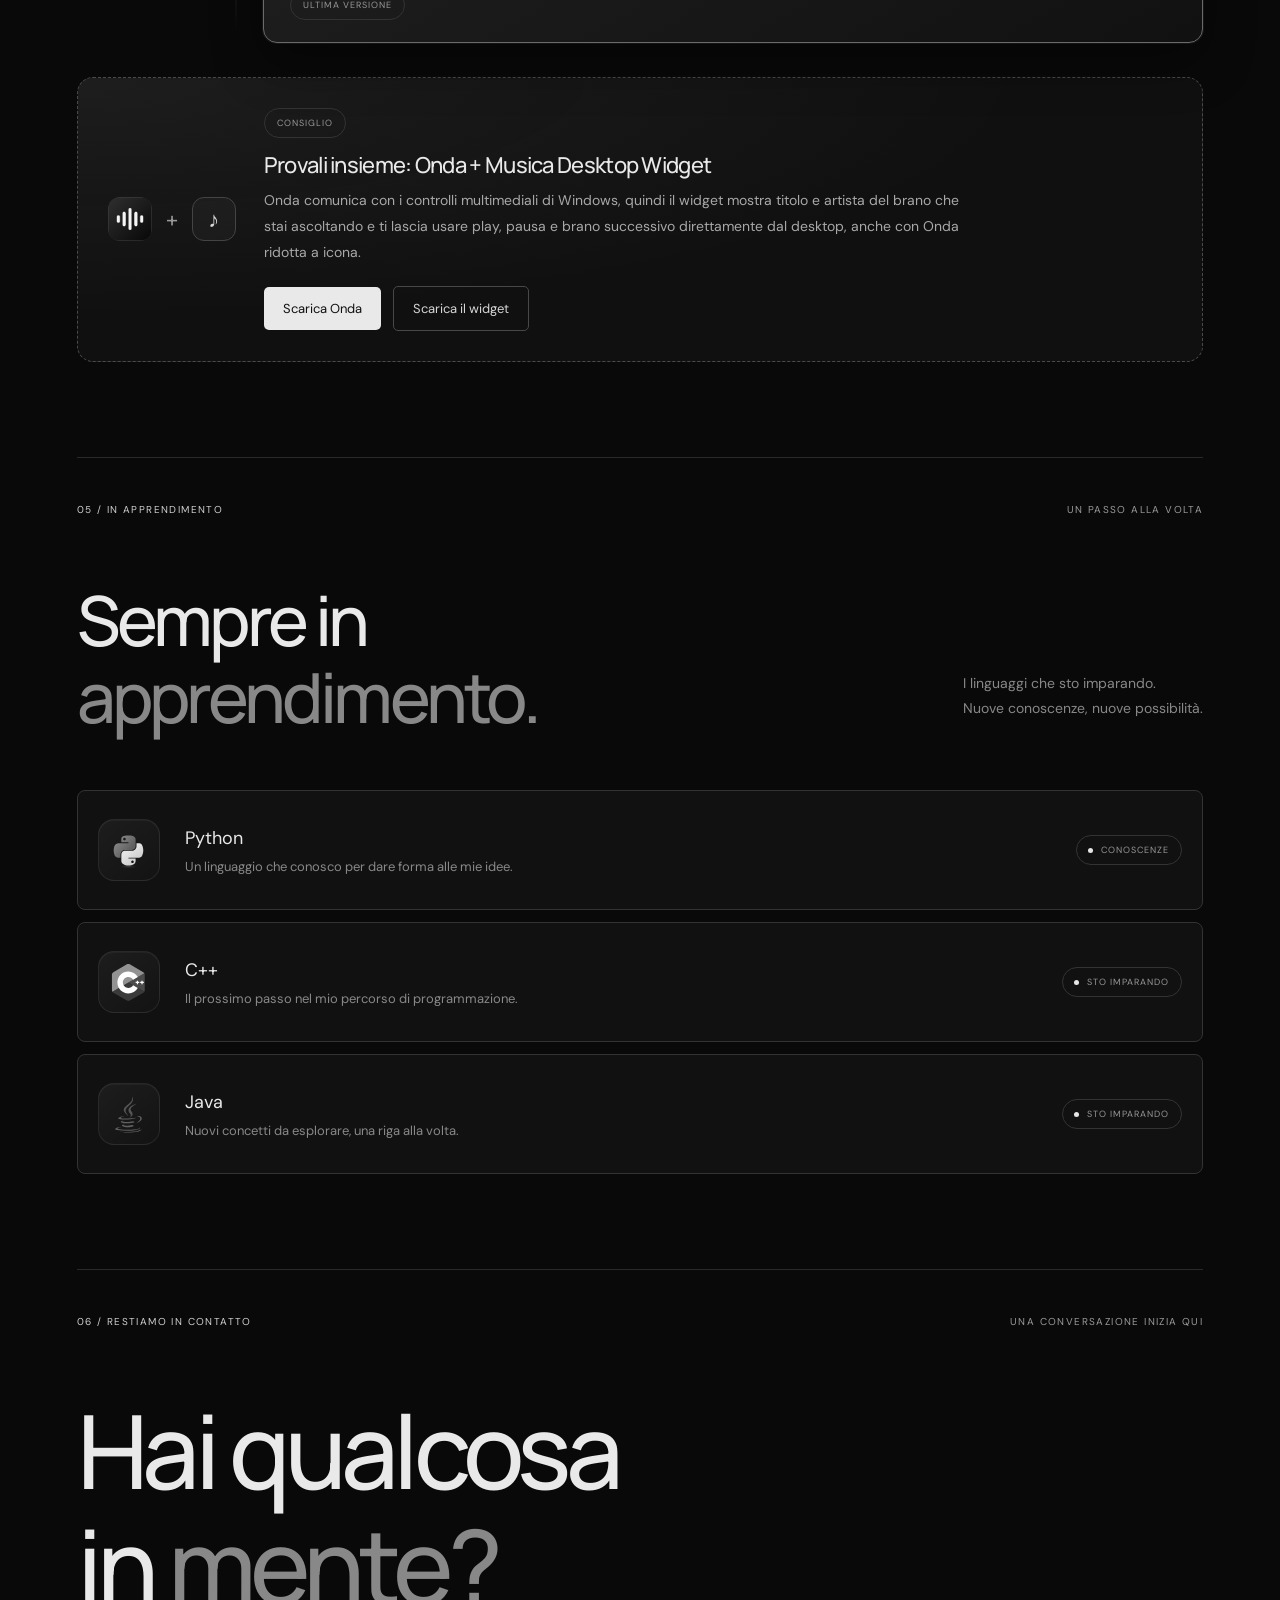
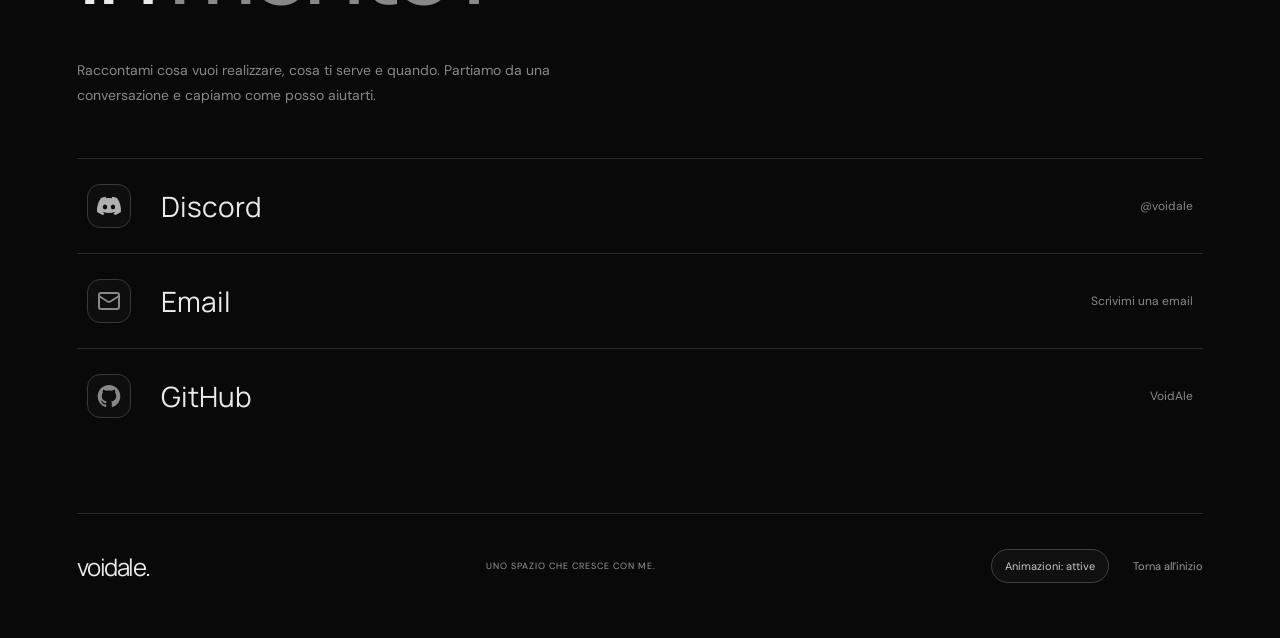
==== commit 51dcee7a: "Galleria di schermate di esempio e Home come immagine principale" ====
--- a/index.html
+++ b/index.html
@@ -21,7 +21,7 @@
   <meta http-equiv="Content-Security-Policy" content="default-src 'none'; img-src 'self' data:; font-src 'self'; style-src 'self' 'unsafe-inline'; script-src 'self'; base-uri 'self'; form-action 'none'">
   <meta name="author" content="voidale">
   <link rel="stylesheet" href="fonts.css?v=20261101-1">
-  <link rel="stylesheet" href="style.css?v=20261101-site4">
+  <link rel="stylesheet" href="style.css?v=20261101-site5">
   <script src="script.js?v=20261027-motion3" defer></script>
 </head>
 <body>
@@ -87,8 +87,8 @@
         </div>
         <figure class="project-shots">
           <img class="shot-main" src="assets/onda-ascolto.jpg" alt="Onda: vista di ascolto con copertina e testo sincronizzato a tempo" width="1600" height="900" loading="lazy" decoding="async">
-          <img class="shot-side" src="assets/onda-home.jpg" alt="Onda: pagina di una playlist con barra laterale in vetro" width="1600" height="900" loading="lazy" decoding="async">
-          <figcaption>Schermate di Onda con brani e copertine di esempio: vista di ascolto e playlist.</figcaption>
+          <img class="shot-side" src="assets/onda-home.jpg" alt="Onda: Home con suggerimenti e barra laterale in vetro" width="1600" height="900" loading="lazy" decoding="async">
+          <figcaption>Schermate di Onda con brani e copertine di esempio: vista di ascolto e Home.</figcaption>
         </figure>
       </article>
       <div class="project-grid">
@@ -106,6 +106,11 @@
           <div class="project-stack"><span>HTML</span><span>CSS</span><span>JavaScript</span></div>
           <span class="service-action">Torna all’inizio</span>
         </a>
+      </div>
+      <div class="gallery" id="galleria">
+        <h3 class="faq-title">Galleria</h3>
+        <div class="gallery-grid"><a class="gallery-item" href="assets/screenshots/home-scuro.jpg" target="_blank" rel="noopener noreferrer"><img src="assets/screenshots/home-scuro.jpg" alt="Onda: Home con suggerimenti e barra laterale in vetro" width="1600" height="900" loading="lazy" decoding="async"><span>Home</span></a><a class="gallery-item" href="assets/screenshots/home-chiaro.jpg" target="_blank" rel="noopener noreferrer"><img src="assets/screenshots/home-chiaro.jpg" alt="Onda: La Home con il tema chiaro" width="1600" height="900" loading="lazy" decoding="async"><span>Tema chiaro</span></a><a class="gallery-item" href="assets/screenshots/home-oceano.jpg" target="_blank" rel="noopener noreferrer"><img src="assets/screenshots/home-oceano.jpg" alt="Onda: Uno degli 11 temi: Oceano" width="1600" height="900" loading="lazy" decoding="async"><span>Tema Oceano</span></a><a class="gallery-item" href="assets/screenshots/barra-ridotta.jpg" target="_blank" rel="noopener noreferrer"><img src="assets/screenshots/barra-ridotta.jpg" alt="Onda: Barra laterale ridotta a sole icone e copertine" width="1600" height="900" loading="lazy" decoding="async"><span>Barra ridotta</span></a><a class="gallery-item" href="assets/screenshots/playlist.jpg" target="_blank" rel="noopener noreferrer"><img src="assets/screenshots/playlist.jpg" alt="Onda: Pagina di una playlist con ricerca e riordino" width="1600" height="900" loading="lazy" decoding="async"><span>Playlist</span></a><a class="gallery-item" href="assets/screenshots/impostazioni.jpg" target="_blank" rel="noopener noreferrer"><img src="assets/screenshots/impostazioni.jpg" alt="Onda: Impostazioni a schede di vetro" width="1600" height="900" loading="lazy" decoding="async"><span>Impostazioni</span></a><a class="gallery-item" href="assets/screenshots/ascolto.jpg" target="_blank" rel="noopener noreferrer"><img src="assets/screenshots/ascolto.jpg" alt="Onda: Copertina e testo sincronizzato" width="1600" height="900" loading="lazy" decoding="async"><span>Vista di ascolto</span></a></div>
+        <p class="project-note">Tutte le schermate usano brani, artisti e copertine di esempio.</p>
       </div>
       <div class="faq" id="faq">
         <h3 class="faq-title">Domande su Onda</h3>
--- a/style.css
+++ b/style.css
@@ -195,3 +195,17 @@
 @media(max-width:700px){.timeline:before{left:5px}.t-item>div{padding:18px}.t-item:before{left:-1px;top:6px}.t-item time{padding-top:0}.timeline-tip{grid-template-columns:1fr;padding:22px}.t-item:hover>div{transform:none}}
 html[data-motion="reduced"] .t-item:hover>div{transform:none}
 @media(hover:none){.t-item:hover>div{transform:none}}
+
+/* Galleria */
+.gallery{margin-top:50px;border-top:1px solid var(--line);padding-top:34px}
+.gallery-grid{display:grid;grid-template-columns:repeat(3,minmax(0,1fr));gap:14px}
+.gallery-item{position:relative;display:block;overflow:hidden;border:1px solid #303030;border-radius:12px;background:#0f0f0f;transition:transform .3s,border-color .3s,box-shadow .3s}
+.gallery-item img{display:block;width:100%;height:auto;transition:transform .5s}
+.gallery-item span{position:absolute;left:12px;bottom:12px;font-size:11px;letter-spacing:.5px;color:#f0f0f0;background:#000000b3;border:1px solid #ffffff1c;border-radius:20px;padding:6px 11px}
+.gallery-item:hover{transform:translateY(-5px);border-color:#777;box-shadow:0 18px 40px #00000066}
+.gallery-item:hover img{transform:scale(1.03)}
+.gallery-item:focus-visible{outline:2px solid #e0e0e0;outline-offset:4px}
+@media(max-width:900px){.gallery-grid{grid-template-columns:repeat(2,minmax(0,1fr))}}
+@media(max-width:560px){.gallery-grid{grid-template-columns:1fr}}
+html[data-motion="reduced"] .gallery-item:hover,html[data-motion="reduced"] .gallery-item:hover img{transform:none}
+@media(hover:none){.gallery-item:hover,.gallery-item:hover img{transform:none}}
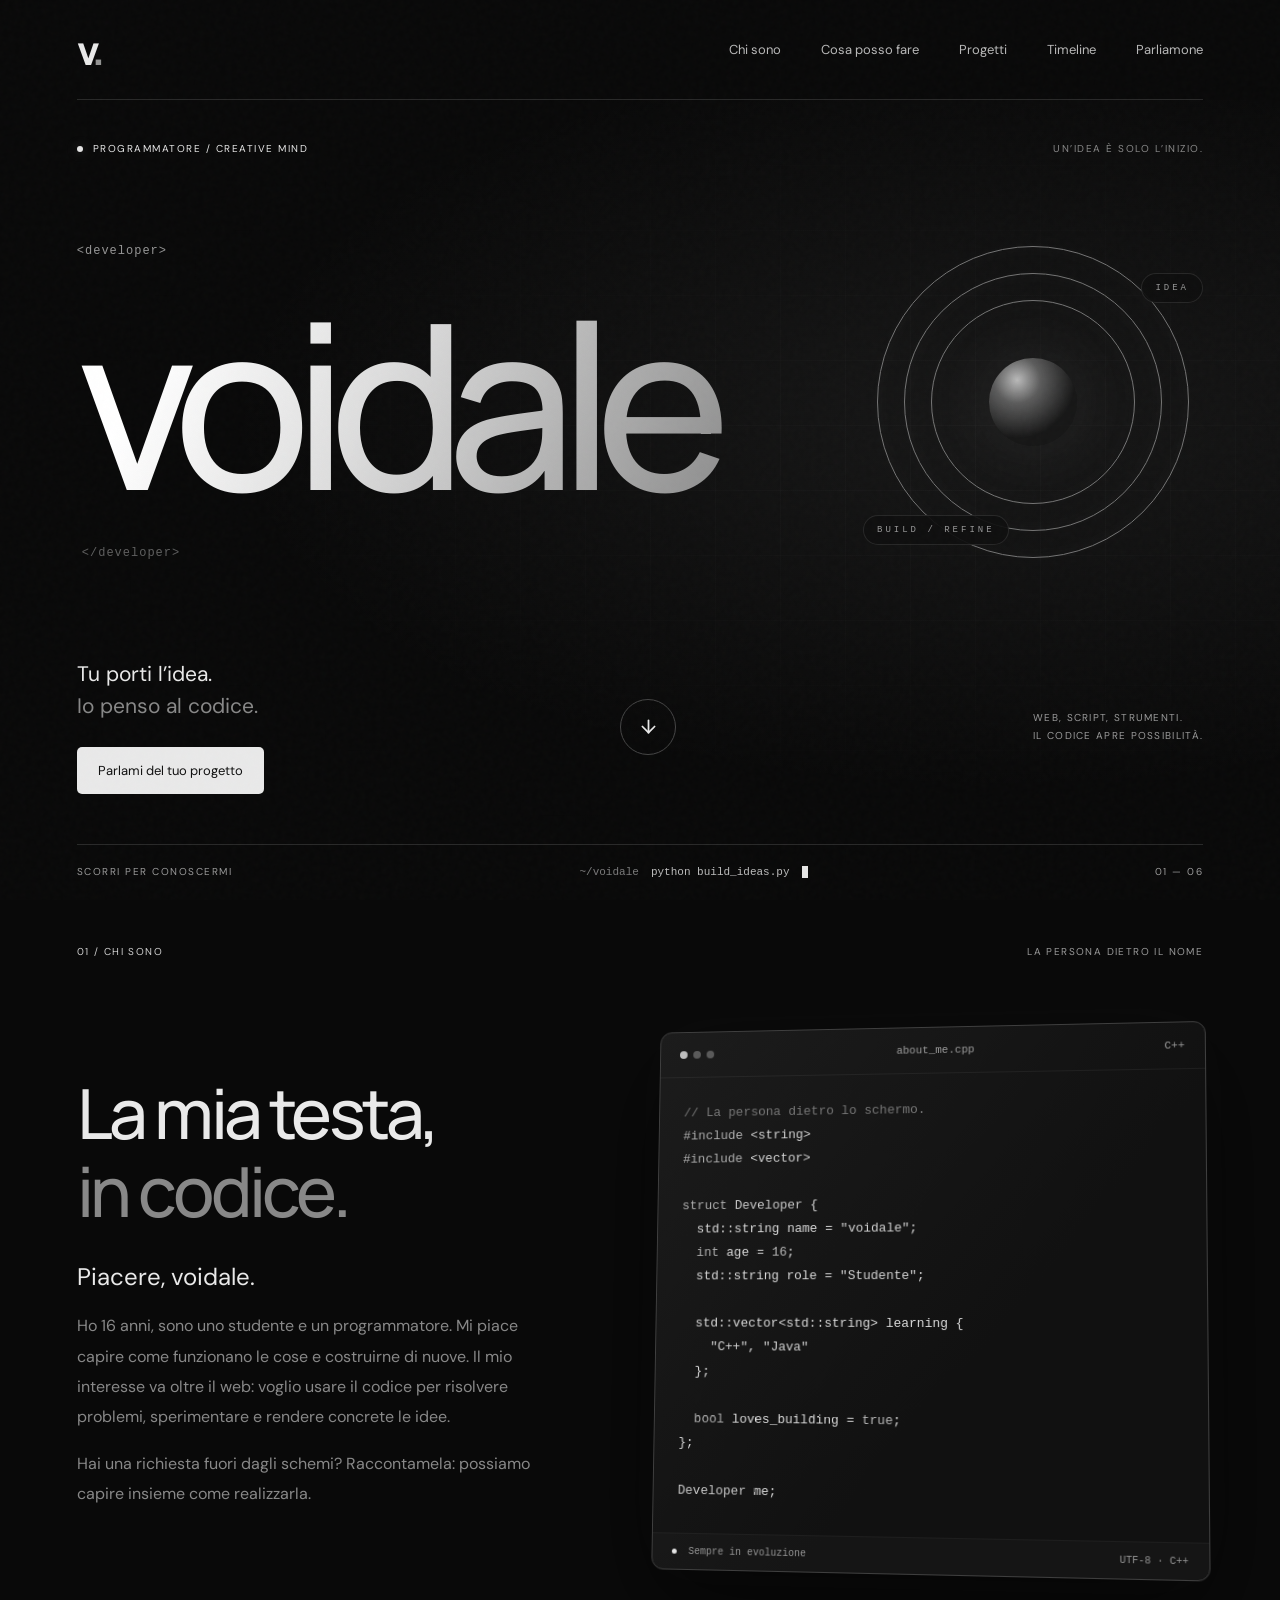
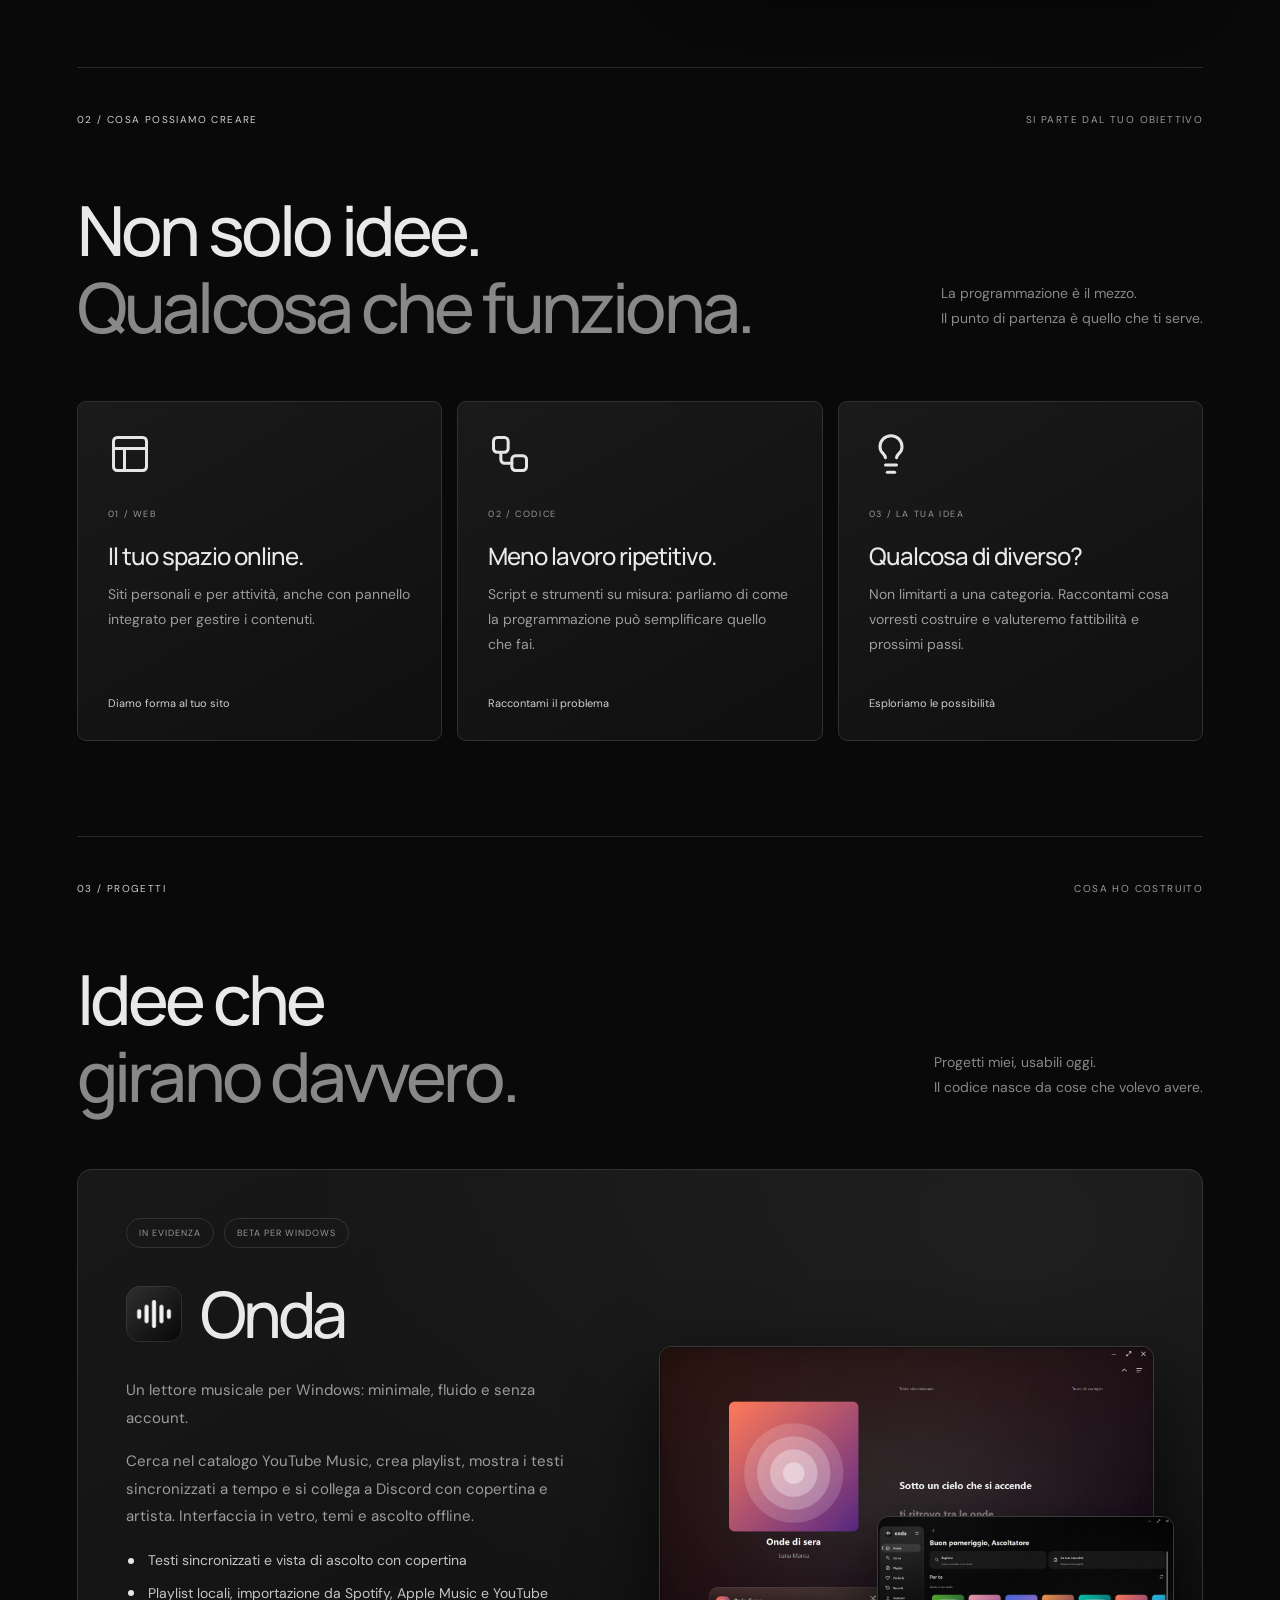
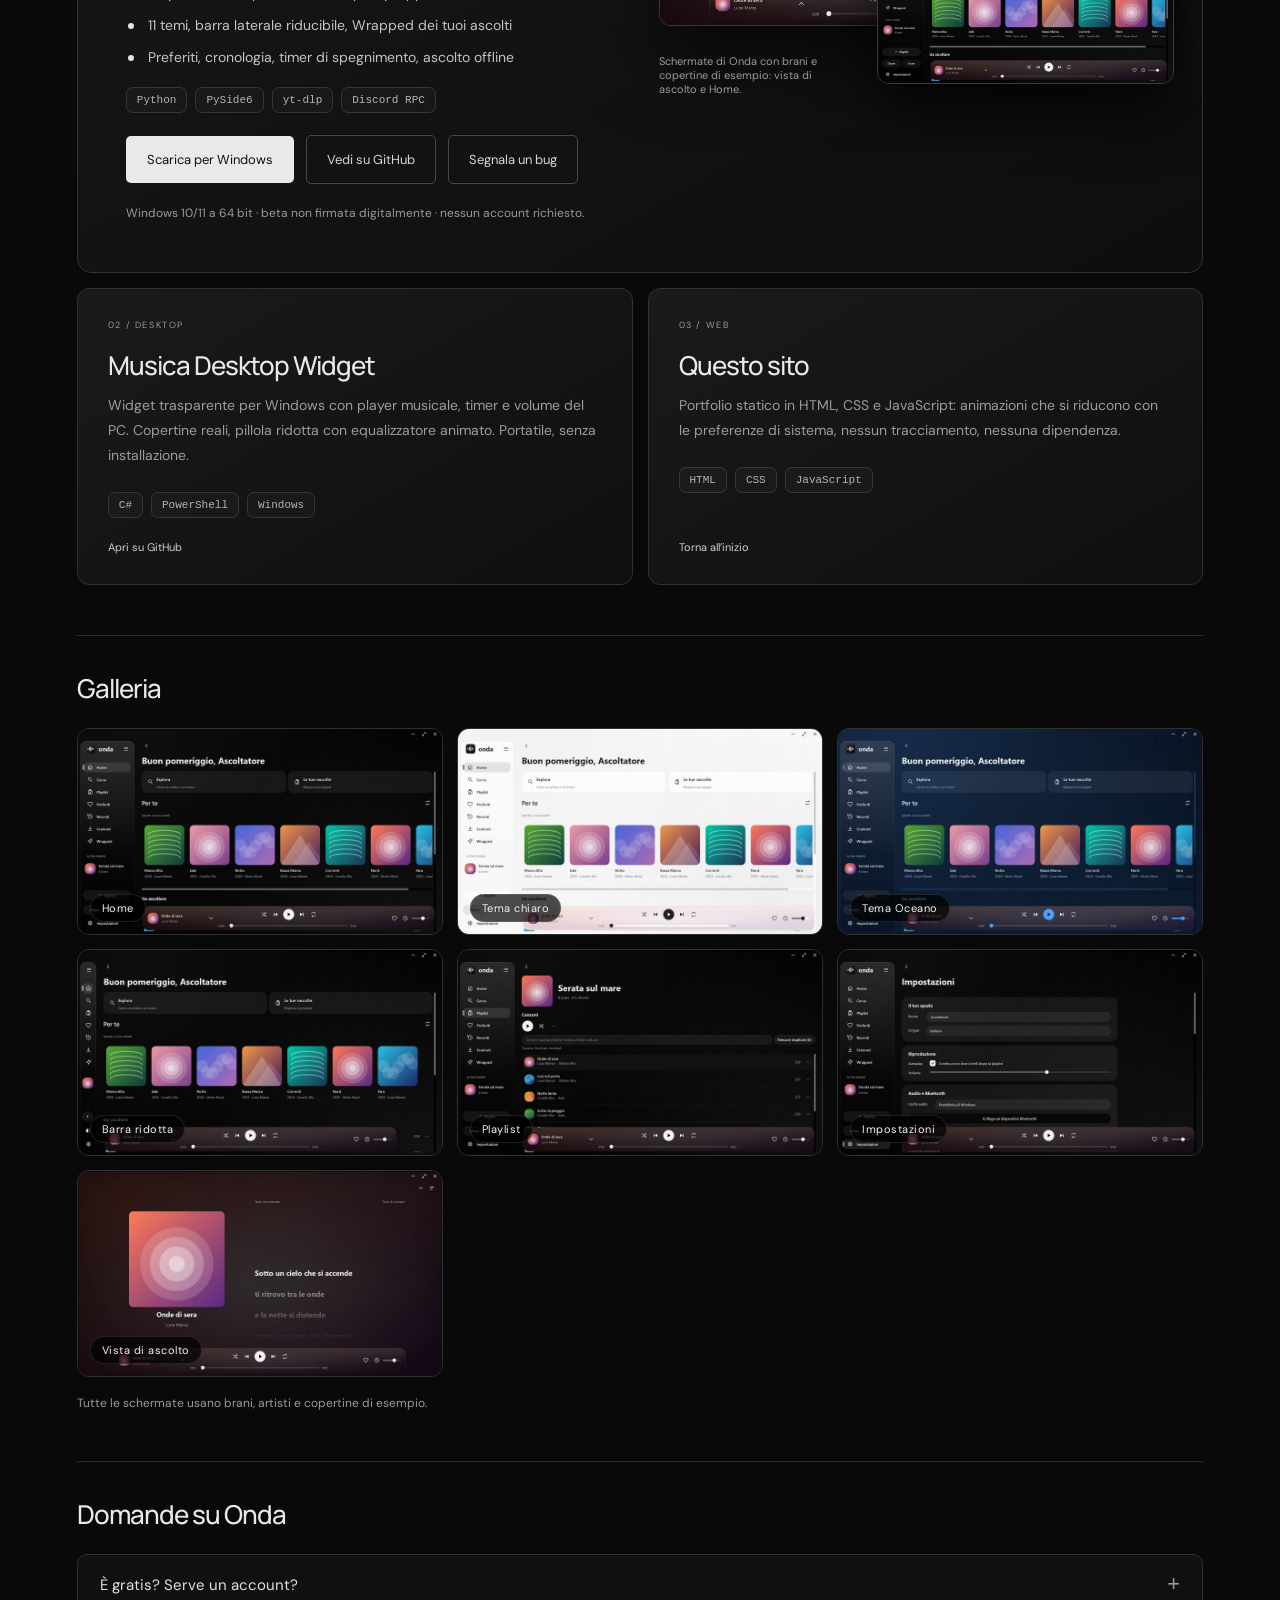
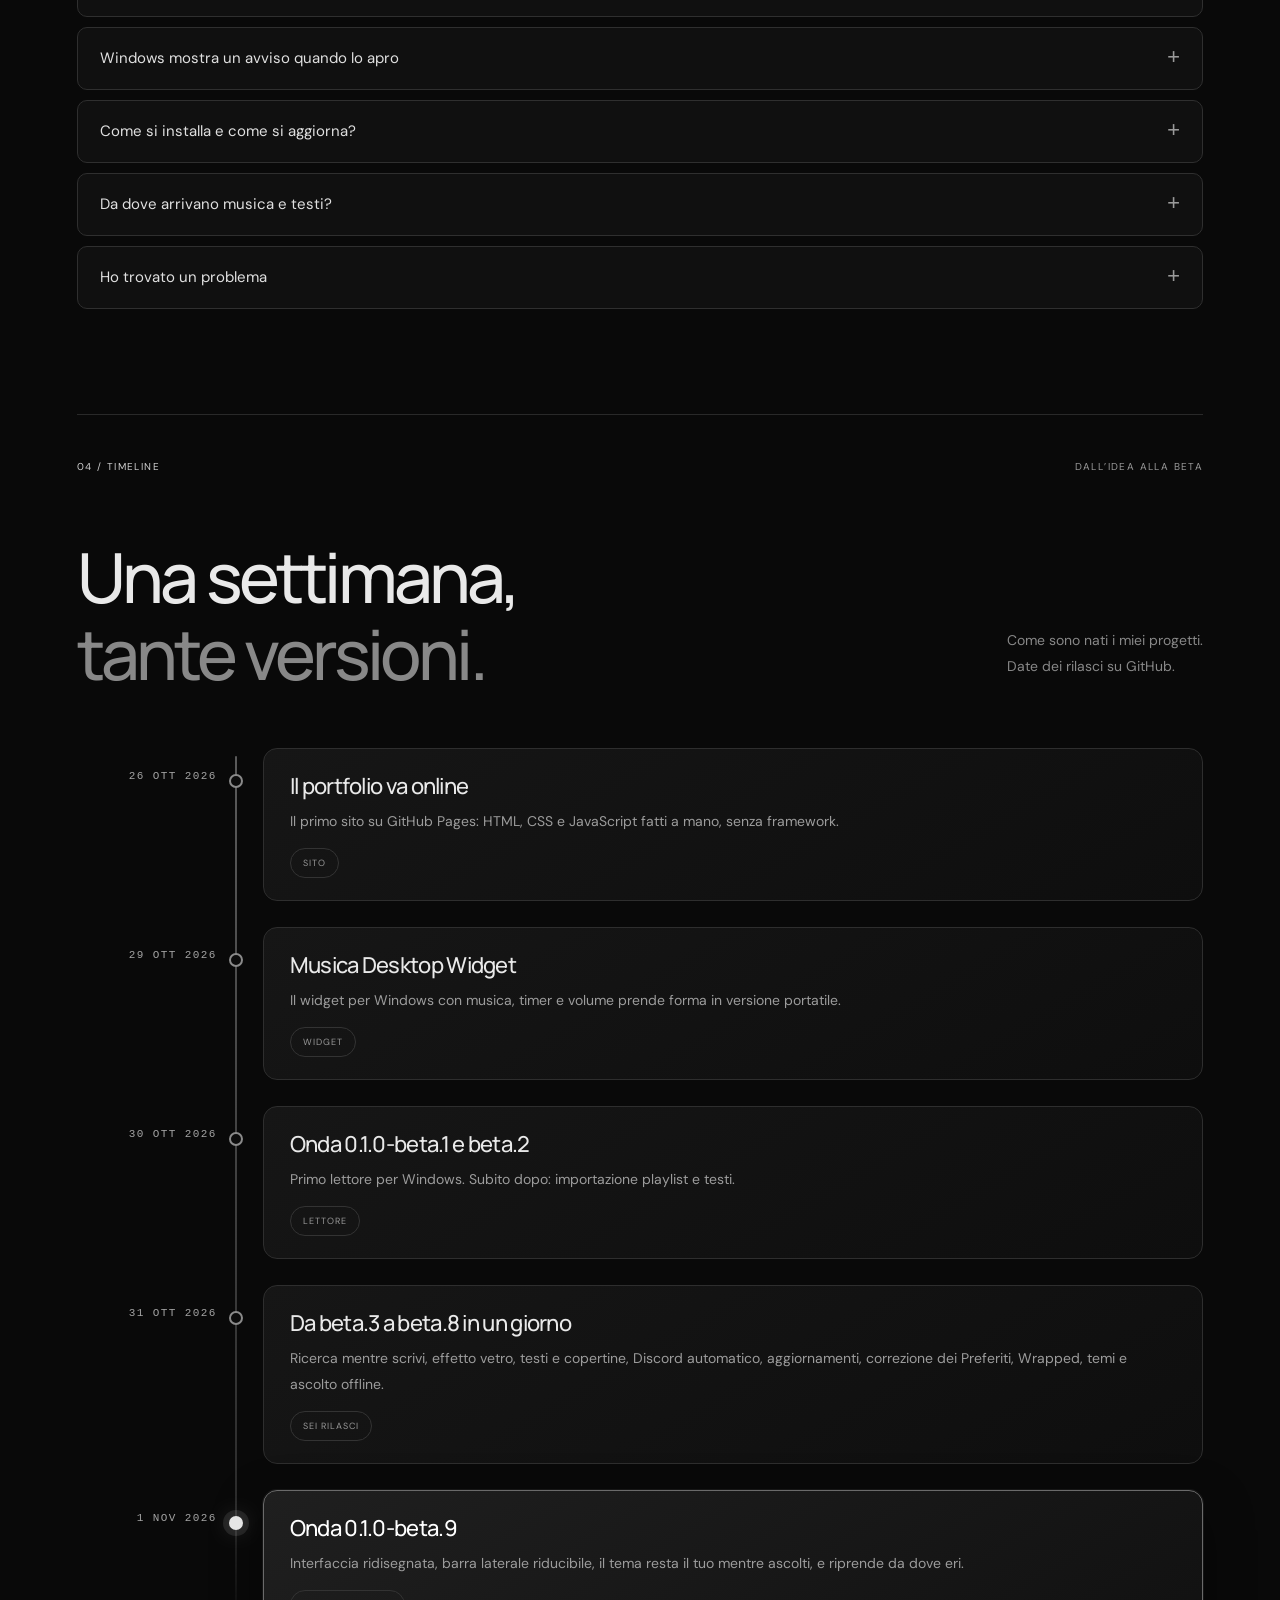
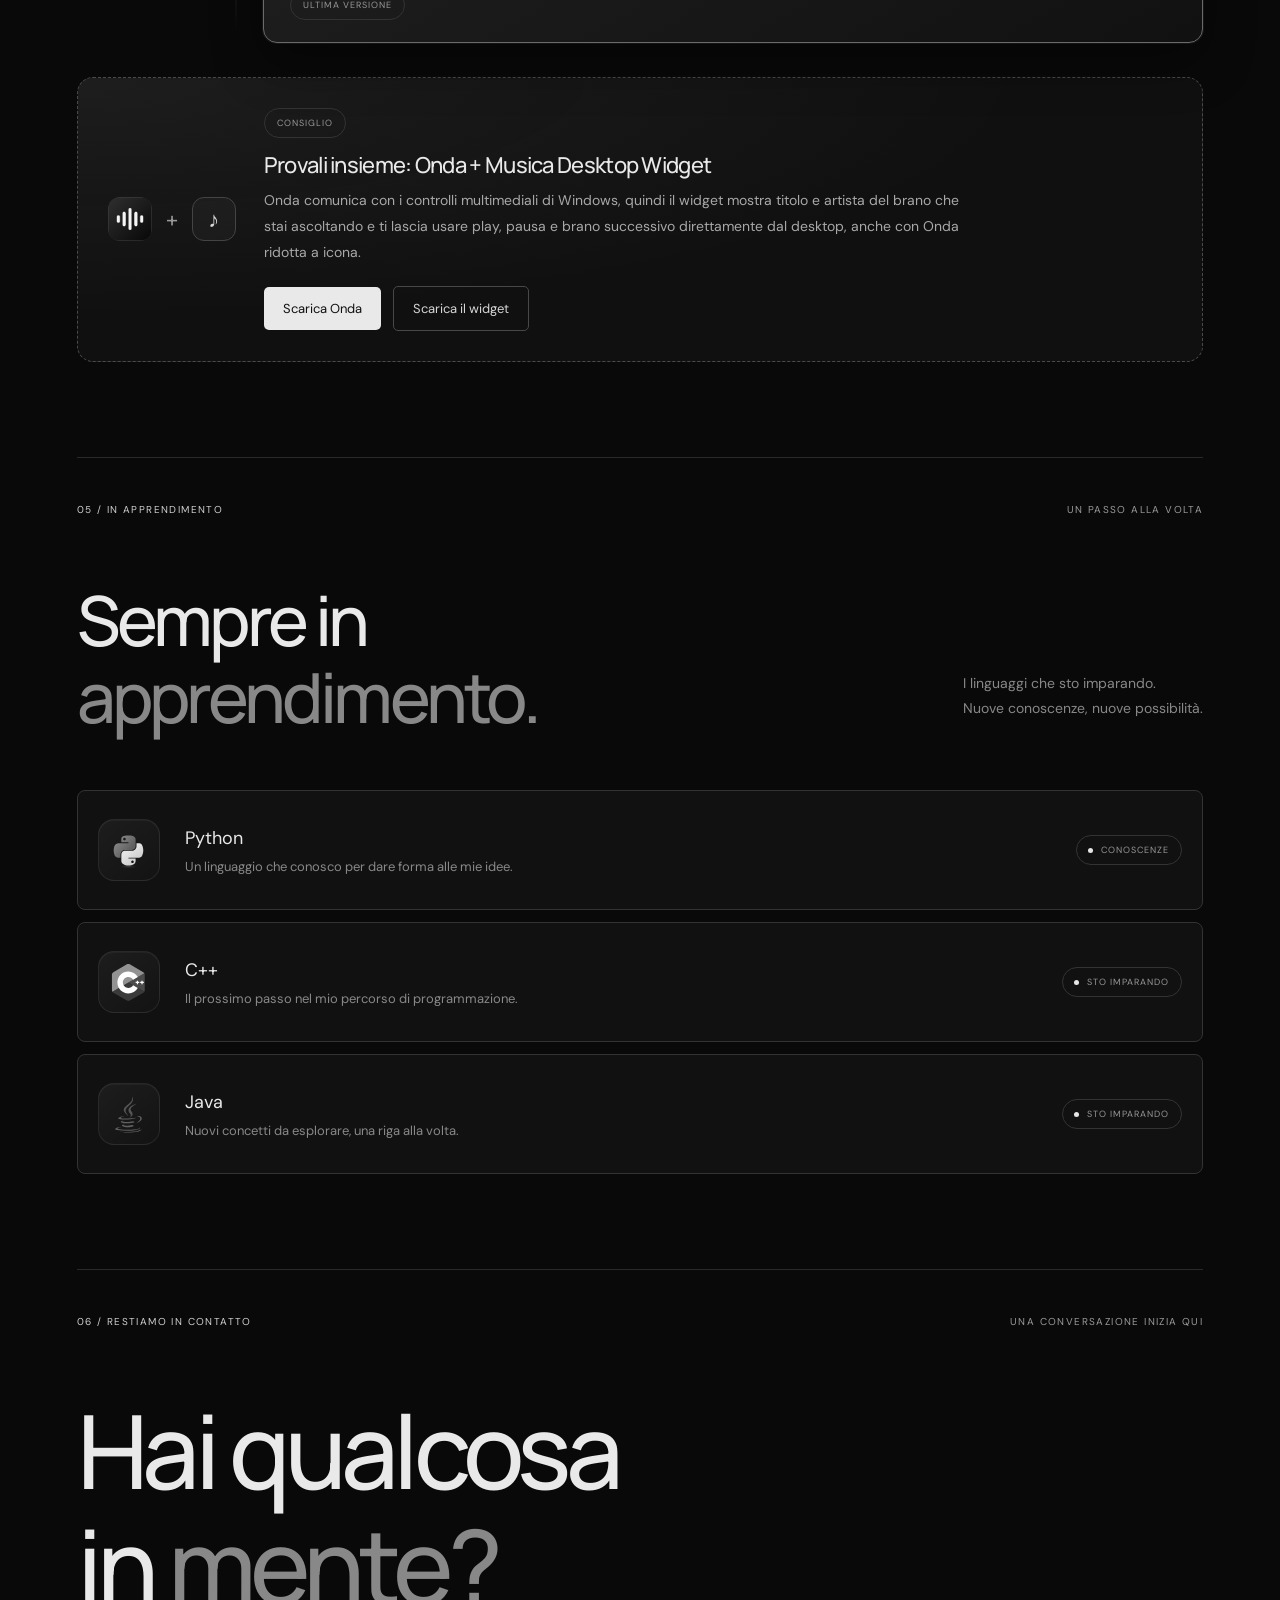
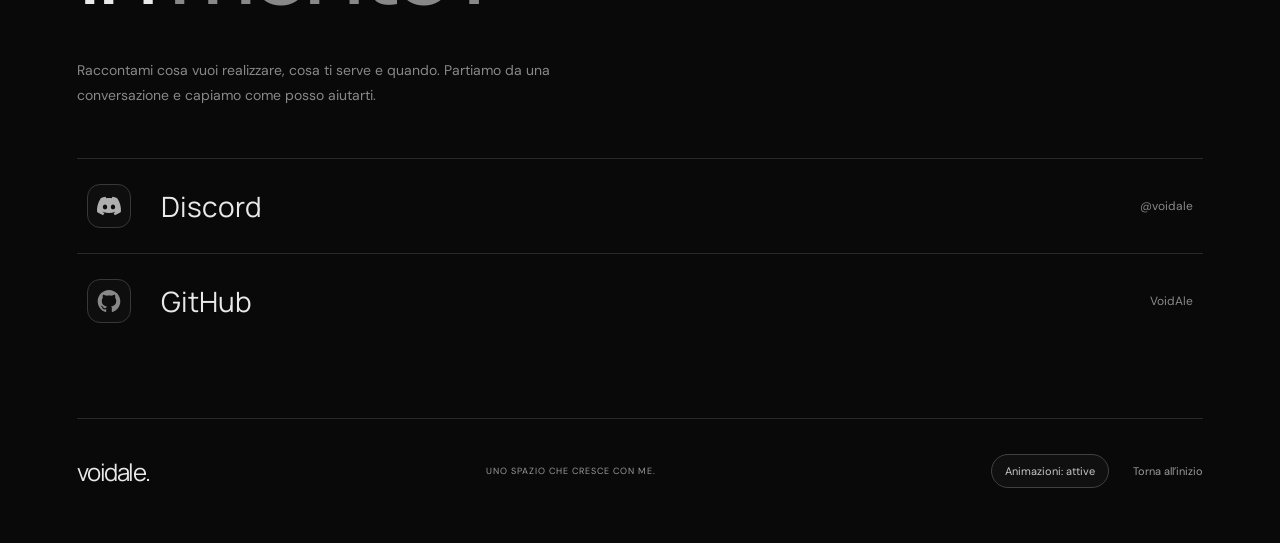
==== commit 5ef5e2ce: "Rimuove il contatto email dal sito" ====
--- a/index.html
+++ b/index.html
@@ -152,7 +152,7 @@
       <div class="section-label"><span>06 / RESTIAMO IN CONTATTO</span><span>UNA CONVERSAZIONE INIZIA QUI</span></div>
       <h2>Hai qualcosa<br>in <em>mente?</em></h2>
       <p class="contact-intro">Raccontami cosa vuoi realizzare, cosa ti serve e quando. Partiamo da una conversazione e capiamo come posso aiutarti.</p>
-      <div class="contact-links"><a class="contact-item" href="https://discord.com/users/1007318097985798144" target="_blank" rel="noopener noreferrer"><span class="contact-platform-icon"><svg fill="currentColor" role="img" viewBox="0 0 24 24" xmlns="http://www.w3.org/2000/svg" class="icon brand-icon brand-discord" aria-hidden="true" focusable="false"><title>Discord</title><path d="M20.317 4.3698a19.7913 19.7913 0 00-4.8851-1.5152.0741.0741 0 00-.0785.0371c-.211.3753-.4447.8648-.6083 1.2495-1.8447-.2762-3.68-.2762-5.4868 0-.1636-.3933-.4058-.8742-.6177-1.2495a.077.077 0 00-.0785-.037 19.7363 19.7363 0 00-4.8852 1.515.0699.0699 0 00-.0321.0277C.5334 9.0458-.319 13.5799.0992 18.0578a.0824.0824 0 00.0312.0561c2.0528 1.5076 4.0413 2.4228 5.9929 3.0294a.0777.0777 0 00.0842-.0276c.4616-.6304.8731-1.2952 1.226-1.9942a.076.076 0 00-.0416-.1057c-.6528-.2476-1.2743-.5495-1.8722-.8923a.077.077 0 01-.0076-.1277c.1258-.0943.2517-.1923.3718-.2914a.0743.0743 0 01.0776-.0105c3.9278 1.7933 8.18 1.7933 12.0614 0a.0739.0739 0 01.0785.0095c.1202.099.246.1981.3728.2924a.077.077 0 01-.0066.1276 12.2986 12.2986 0 01-1.873.8914.0766.0766 0 00-.0407.1067c.3604.698.7719 1.3628 1.225 1.9932a.076.076 0 00.0842.0286c1.961-.6067 3.9495-1.5219 6.0023-3.0294a.077.077 0 00.0313-.0552c.5004-5.177-.8382-9.6739-3.5485-13.6604a.061.061 0 00-.0312-.0286zM8.02 15.3312c-1.1825 0-2.1569-1.0857-2.1569-2.419 0-1.3332.9555-2.4189 2.157-2.4189 1.2108 0 2.1757 1.0952 2.1568 2.419 0 1.3332-.9555 2.4189-2.1569 2.4189zm7.9748 0c-1.1825 0-2.1569-1.0857-2.1569-2.419 0-1.3332.9554-2.4189 2.1569-2.4189 1.2108 0 2.1757 1.0952 2.1568 2.419 0 1.3332-.946 2.4189-2.1568 2.4189Z"/></svg></span><h3>Discord</h3><span class="contact-value">@voidale</span></a><a class="contact-item" href="mailto:voidale11@gmail.com?subject=Ciao%20voidale"><span class="contact-platform-icon"><svg xmlns="http://www.w3.org/2000/svg" viewBox="0 0 24 24" fill="none" stroke="currentColor" stroke-width="2" stroke-linecap="round" stroke-linejoin="round" class="icon line-icon" aria-hidden="true" focusable="false"> <path d="m22 7-8.991 5.727a2 2 0 0 1-2.009 0L2 7" /> <rect x="2" y="4" width="20" height="16" rx="2" /> </svg></span><h3>Email</h3><span class="contact-value">Scrivimi una email</span></a><a class="contact-item" href="https://github.com/VoidAle" target="_blank" rel="noopener noreferrer"><span class="contact-platform-icon"><svg fill="currentColor" xmlns="http://www.w3.org/2000/svg" viewBox="0 0 128 128" class="icon brand-icon brand-github" aria-hidden="true" focusable="false"><g fill="#161616"><path fill-rule="evenodd" clip-rule="evenodd" d="M64 5.103c-33.347 0-60.388 27.035-60.388 60.388 0 26.682 17.303 49.317 41.297 57.303 3.017.56 4.125-1.31 4.125-2.905 0-1.44-.056-6.197-.082-11.243-16.8 3.653-20.345-7.125-20.345-7.125-2.747-6.98-6.705-8.836-6.705-8.836-5.48-3.748.413-3.67.413-3.67 6.063.425 9.257 6.223 9.257 6.223 5.386 9.23 14.127 6.562 17.573 5.02.542-3.903 2.107-6.568 3.834-8.076-13.413-1.525-27.514-6.704-27.514-29.843 0-6.593 2.36-11.98 6.223-16.21-.628-1.52-2.695-7.662.584-15.98 0 0 5.07-1.623 16.61 6.19C53.7 35 58.867 34.327 64 34.304c5.13.023 10.3.694 15.127 2.033 11.526-7.813 16.59-6.19 16.59-6.19 3.287 8.317 1.22 14.46.593 15.98 3.872 4.23 6.215 9.617 6.215 16.21 0 23.194-14.127 28.3-27.574 29.796 2.167 1.874 4.097 5.55 4.097 11.183 0 8.08-.07 14.583-.07 16.572 0 1.607 1.088 3.49 4.148 2.897 23.98-7.994 41.263-30.622 41.263-57.294C124.388 32.14 97.35 5.104 64 5.104z"/><path d="M26.484 91.806c-.133.3-.605.39-1.035.185-.44-.196-.685-.605-.543-.906.13-.31.603-.395 1.04-.188.44.197.69.61.537.91zm2.446 2.729c-.287.267-.85.143-1.232-.28-.396-.42-.47-.983-.177-1.254.298-.266.844-.14 1.24.28.394.426.472.984.17 1.255zM31.312 98.012c-.37.258-.976.017-1.35-.52-.37-.538-.37-1.183.01-1.44.373-.258.97-.025 1.35.507.368.545.368 1.19-.01 1.452zm3.261 3.361c-.33.365-1.036.267-1.552-.23-.527-.487-.674-1.18-.343-1.544.336-.366 1.045-.264 1.564.23.527.486.686 1.18.333 1.543zm4.5 1.951c-.147.473-.825.688-1.51.486-.683-.207-1.13-.76-.99-1.238.14-.477.823-.7 1.512-.485.683.206 1.13.756.988 1.237zm4.943.361c.017.498-.563.91-1.28.92-.723.017-1.308-.387-1.315-.877 0-.503.568-.91 1.29-.924.717-.013 1.306.387 1.306.88zm4.598-.782c.086.485-.413.984-1.126 1.117-.7.13-1.35-.172-1.44-.653-.086-.498.422-.997 1.122-1.126.714-.123 1.354.17 1.444.663zm0 0"/></g></svg></span><h3>GitHub</h3><span class="contact-value">VoidAle</span></a></div>
+      <div class="contact-links"><a class="contact-item" href="https://discord.com/users/1007318097985798144" target="_blank" rel="noopener noreferrer"><span class="contact-platform-icon"><svg fill="currentColor" role="img" viewBox="0 0 24 24" xmlns="http://www.w3.org/2000/svg" class="icon brand-icon brand-discord" aria-hidden="true" focusable="false"><title>Discord</title><path d="M20.317 4.3698a19.7913 19.7913 0 00-4.8851-1.5152.0741.0741 0 00-.0785.0371c-.211.3753-.4447.8648-.6083 1.2495-1.8447-.2762-3.68-.2762-5.4868 0-.1636-.3933-.4058-.8742-.6177-1.2495a.077.077 0 00-.0785-.037 19.7363 19.7363 0 00-4.8852 1.515.0699.0699 0 00-.0321.0277C.5334 9.0458-.319 13.5799.0992 18.0578a.0824.0824 0 00.0312.0561c2.0528 1.5076 4.0413 2.4228 5.9929 3.0294a.0777.0777 0 00.0842-.0276c.4616-.6304.8731-1.2952 1.226-1.9942a.076.076 0 00-.0416-.1057c-.6528-.2476-1.2743-.5495-1.8722-.8923a.077.077 0 01-.0076-.1277c.1258-.0943.2517-.1923.3718-.2914a.0743.0743 0 01.0776-.0105c3.9278 1.7933 8.18 1.7933 12.0614 0a.0739.0739 0 01.0785.0095c.1202.099.246.1981.3728.2924a.077.077 0 01-.0066.1276 12.2986 12.2986 0 01-1.873.8914.0766.0766 0 00-.0407.1067c.3604.698.7719 1.3628 1.225 1.9932a.076.076 0 00.0842.0286c1.961-.6067 3.9495-1.5219 6.0023-3.0294a.077.077 0 00.0313-.0552c.5004-5.177-.8382-9.6739-3.5485-13.6604a.061.061 0 00-.0312-.0286zM8.02 15.3312c-1.1825 0-2.1569-1.0857-2.1569-2.419 0-1.3332.9555-2.4189 2.157-2.4189 1.2108 0 2.1757 1.0952 2.1568 2.419 0 1.3332-.9555 2.4189-2.1569 2.4189zm7.9748 0c-1.1825 0-2.1569-1.0857-2.1569-2.419 0-1.3332.9554-2.4189 2.1569-2.4189 1.2108 0 2.1757 1.0952 2.1568 2.419 0 1.3332-.946 2.4189-2.1568 2.4189Z"/></svg></span><h3>Discord</h3><span class="contact-value">@voidale</span></a><a class="contact-item" href="https://github.com/VoidAle" target="_blank" rel="noopener noreferrer"><span class="contact-platform-icon"><svg fill="currentColor" xmlns="http://www.w3.org/2000/svg" viewBox="0 0 128 128" class="icon brand-icon brand-github" aria-hidden="true" focusable="false"><g fill="#161616"><path fill-rule="evenodd" clip-rule="evenodd" d="M64 5.103c-33.347 0-60.388 27.035-60.388 60.388 0 26.682 17.303 49.317 41.297 57.303 3.017.56 4.125-1.31 4.125-2.905 0-1.44-.056-6.197-.082-11.243-16.8 3.653-20.345-7.125-20.345-7.125-2.747-6.98-6.705-8.836-6.705-8.836-5.48-3.748.413-3.67.413-3.67 6.063.425 9.257 6.223 9.257 6.223 5.386 9.23 14.127 6.562 17.573 5.02.542-3.903 2.107-6.568 3.834-8.076-13.413-1.525-27.514-6.704-27.514-29.843 0-6.593 2.36-11.98 6.223-16.21-.628-1.52-2.695-7.662.584-15.98 0 0 5.07-1.623 16.61 6.19C53.7 35 58.867 34.327 64 34.304c5.13.023 10.3.694 15.127 2.033 11.526-7.813 16.59-6.19 16.59-6.19 3.287 8.317 1.22 14.46.593 15.98 3.872 4.23 6.215 9.617 6.215 16.21 0 23.194-14.127 28.3-27.574 29.796 2.167 1.874 4.097 5.55 4.097 11.183 0 8.08-.07 14.583-.07 16.572 0 1.607 1.088 3.49 4.148 2.897 23.98-7.994 41.263-30.622 41.263-57.294C124.388 32.14 97.35 5.104 64 5.104z"/><path d="M26.484 91.806c-.133.3-.605.39-1.035.185-.44-.196-.685-.605-.543-.906.13-.31.603-.395 1.04-.188.44.197.69.61.537.91zm2.446 2.729c-.287.267-.85.143-1.232-.28-.396-.42-.47-.983-.177-1.254.298-.266.844-.14 1.24.28.394.426.472.984.17 1.255zM31.312 98.012c-.37.258-.976.017-1.35-.52-.37-.538-.37-1.183.01-1.44.373-.258.97-.025 1.35.507.368.545.368 1.19-.01 1.452zm3.261 3.361c-.33.365-1.036.267-1.552-.23-.527-.487-.674-1.18-.343-1.544.336-.366 1.045-.264 1.564.23.527.486.686 1.18.333 1.543zm4.5 1.951c-.147.473-.825.688-1.51.486-.683-.207-1.13-.76-.99-1.238.14-.477.823-.7 1.512-.485.683.206 1.13.756.988 1.237zm4.943.361c.017.498-.563.91-1.28.92-.723.017-1.308-.387-1.315-.877 0-.503.568-.91 1.29-.924.717-.013 1.306.387 1.306.88zm4.598-.782c.086.485-.413.984-1.126 1.117-.7.13-1.35-.172-1.44-.653-.086-.498.422-.997 1.122-1.126.714-.123 1.354.17 1.444.663zm0 0"/></g></svg></span><h3>GitHub</h3><span class="contact-value">VoidAle</span></a></div>
     </section>
   </main>
   <footer><a class="footer-logo" href="#home">voidale.</a><span>UNO SPAZIO CHE CRESCE CON ME.</span><div class="footer-controls"><button class="motion-toggle" type="button" data-motion-toggle hidden>Animazioni</button><a href="#home">Torna all’inizio</a></div></footer>
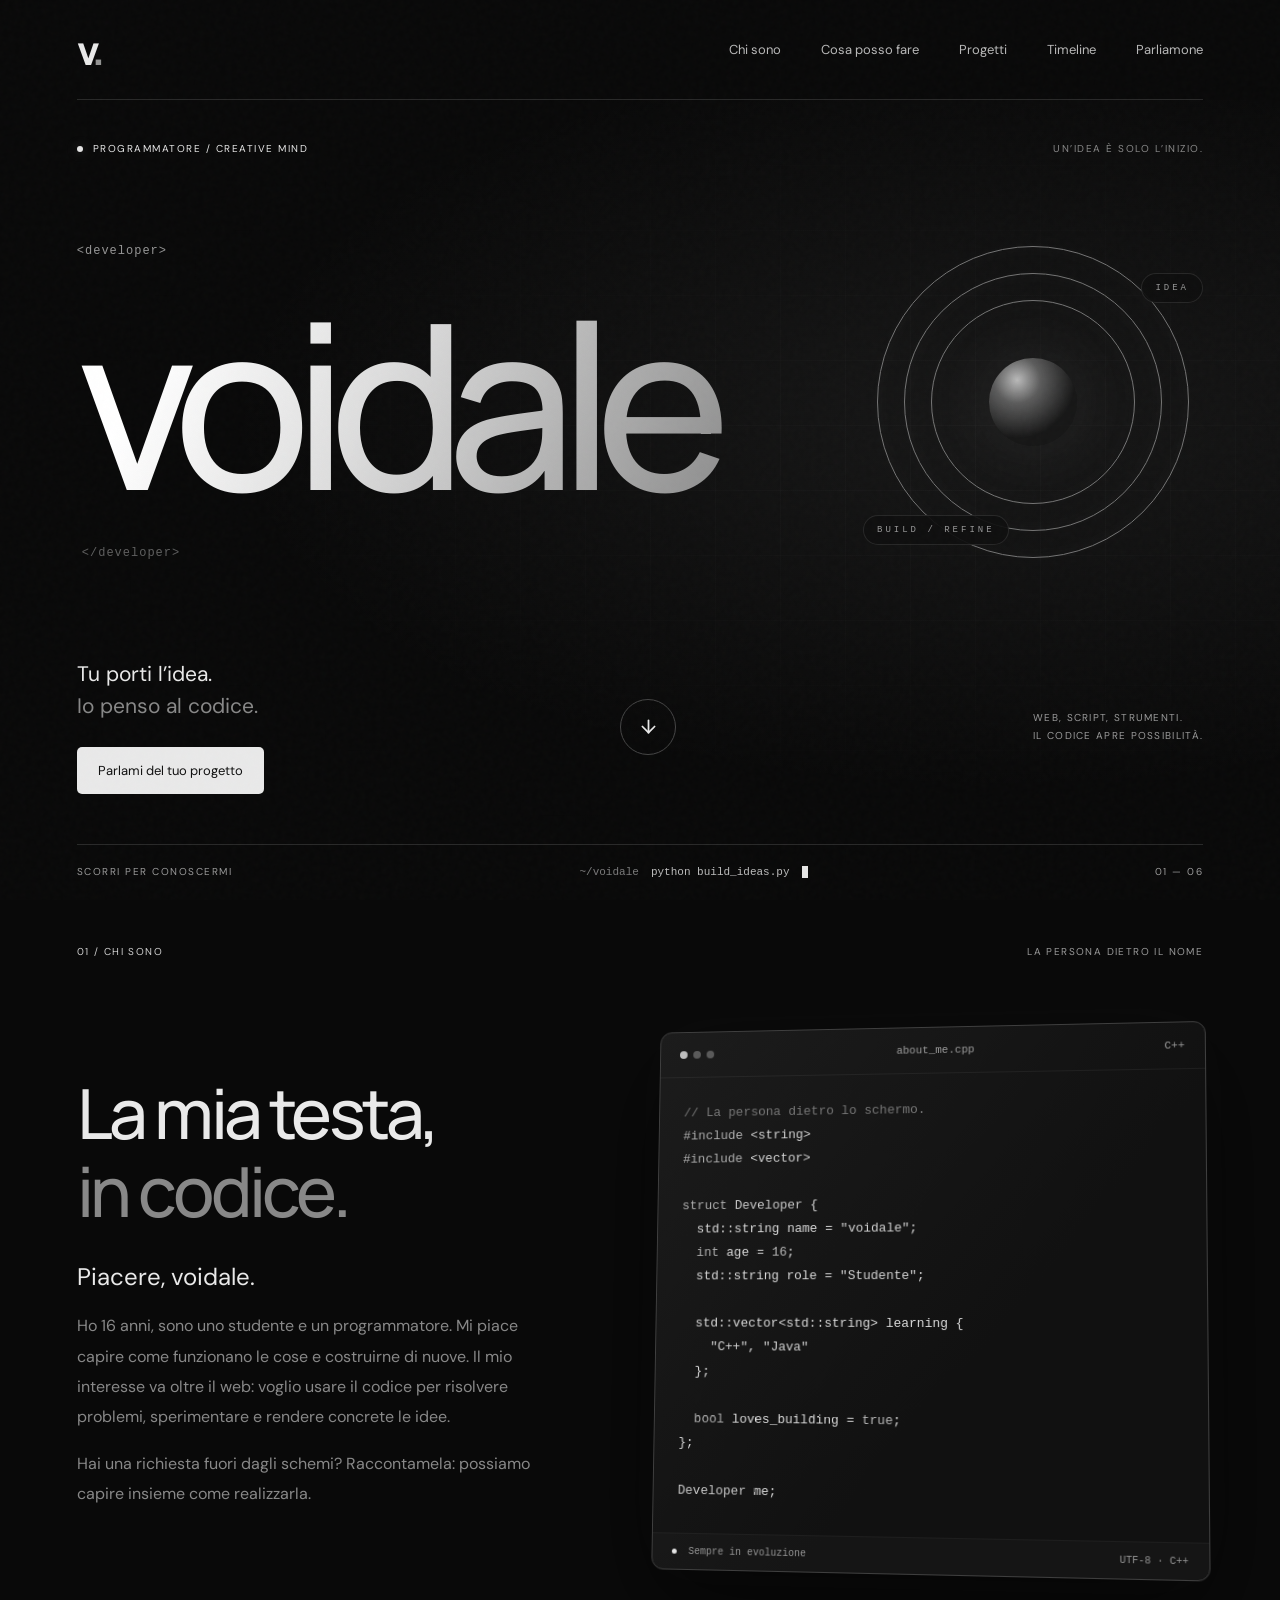
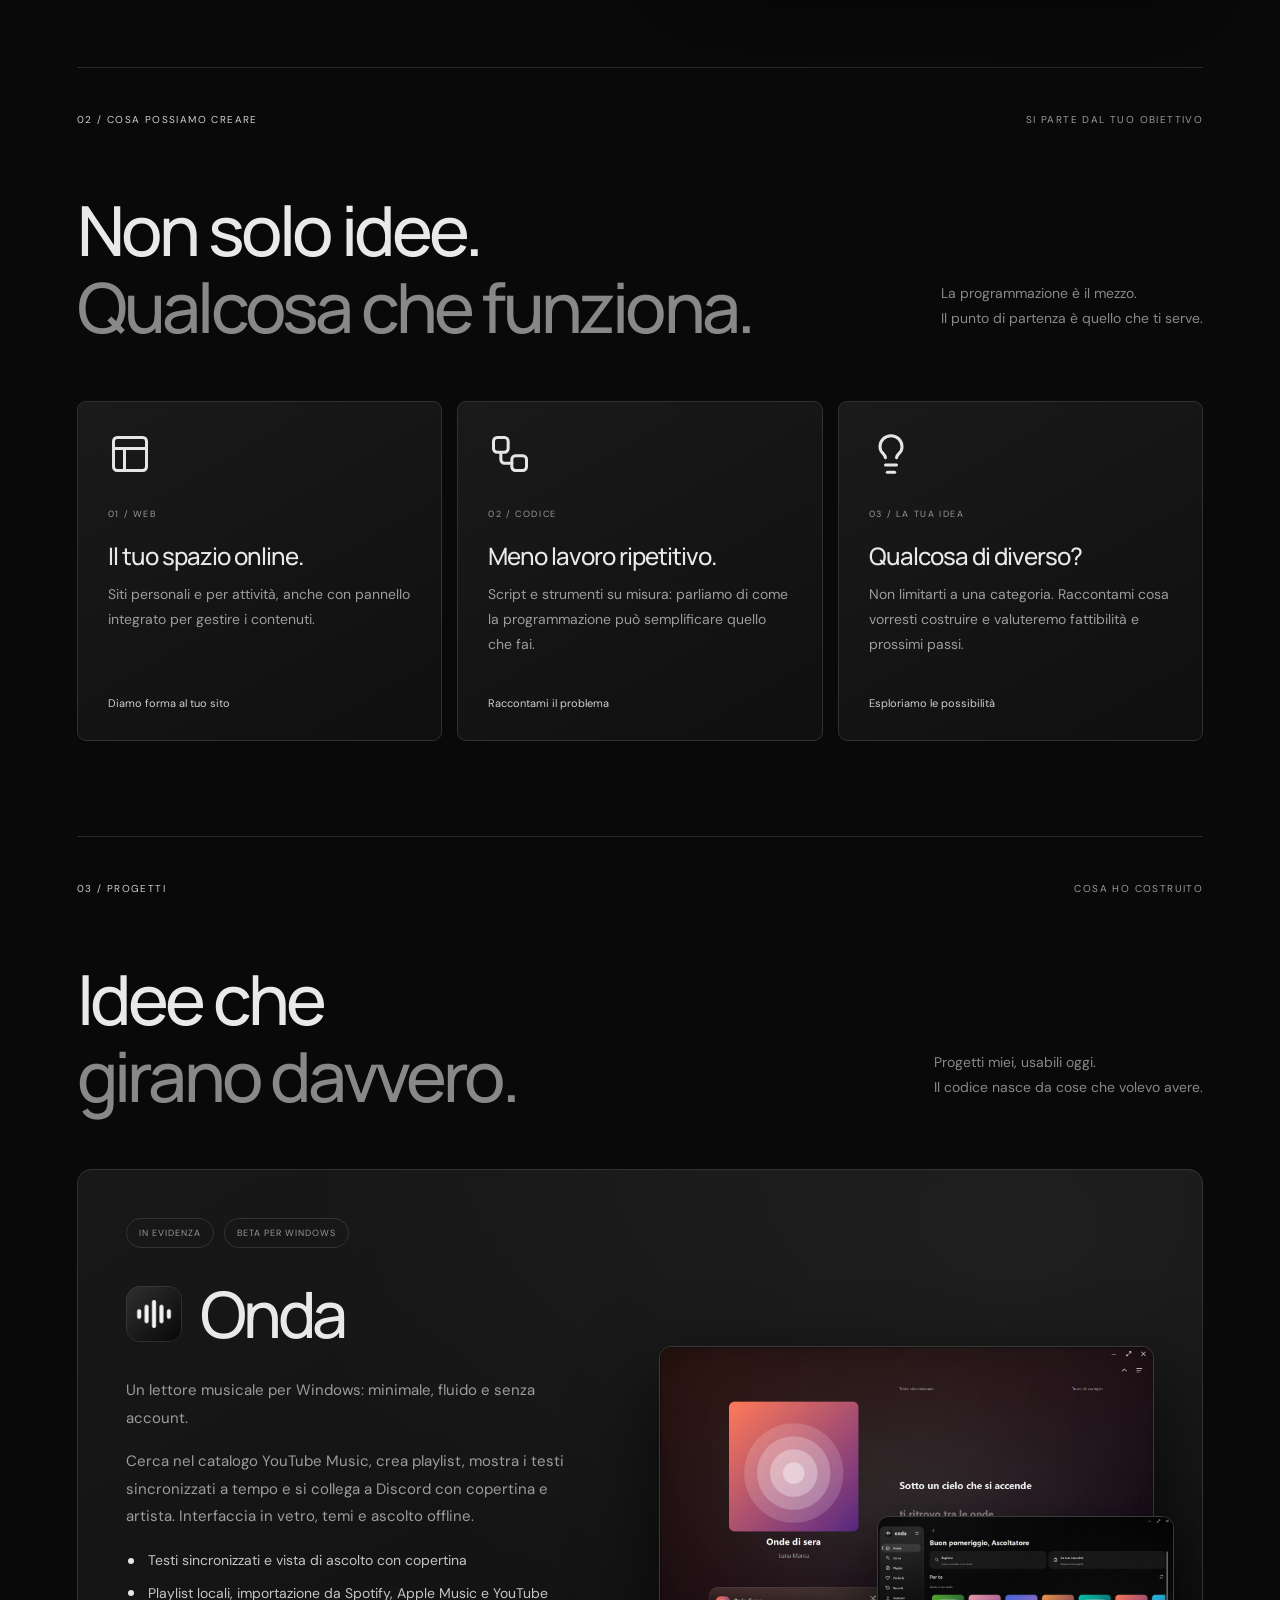
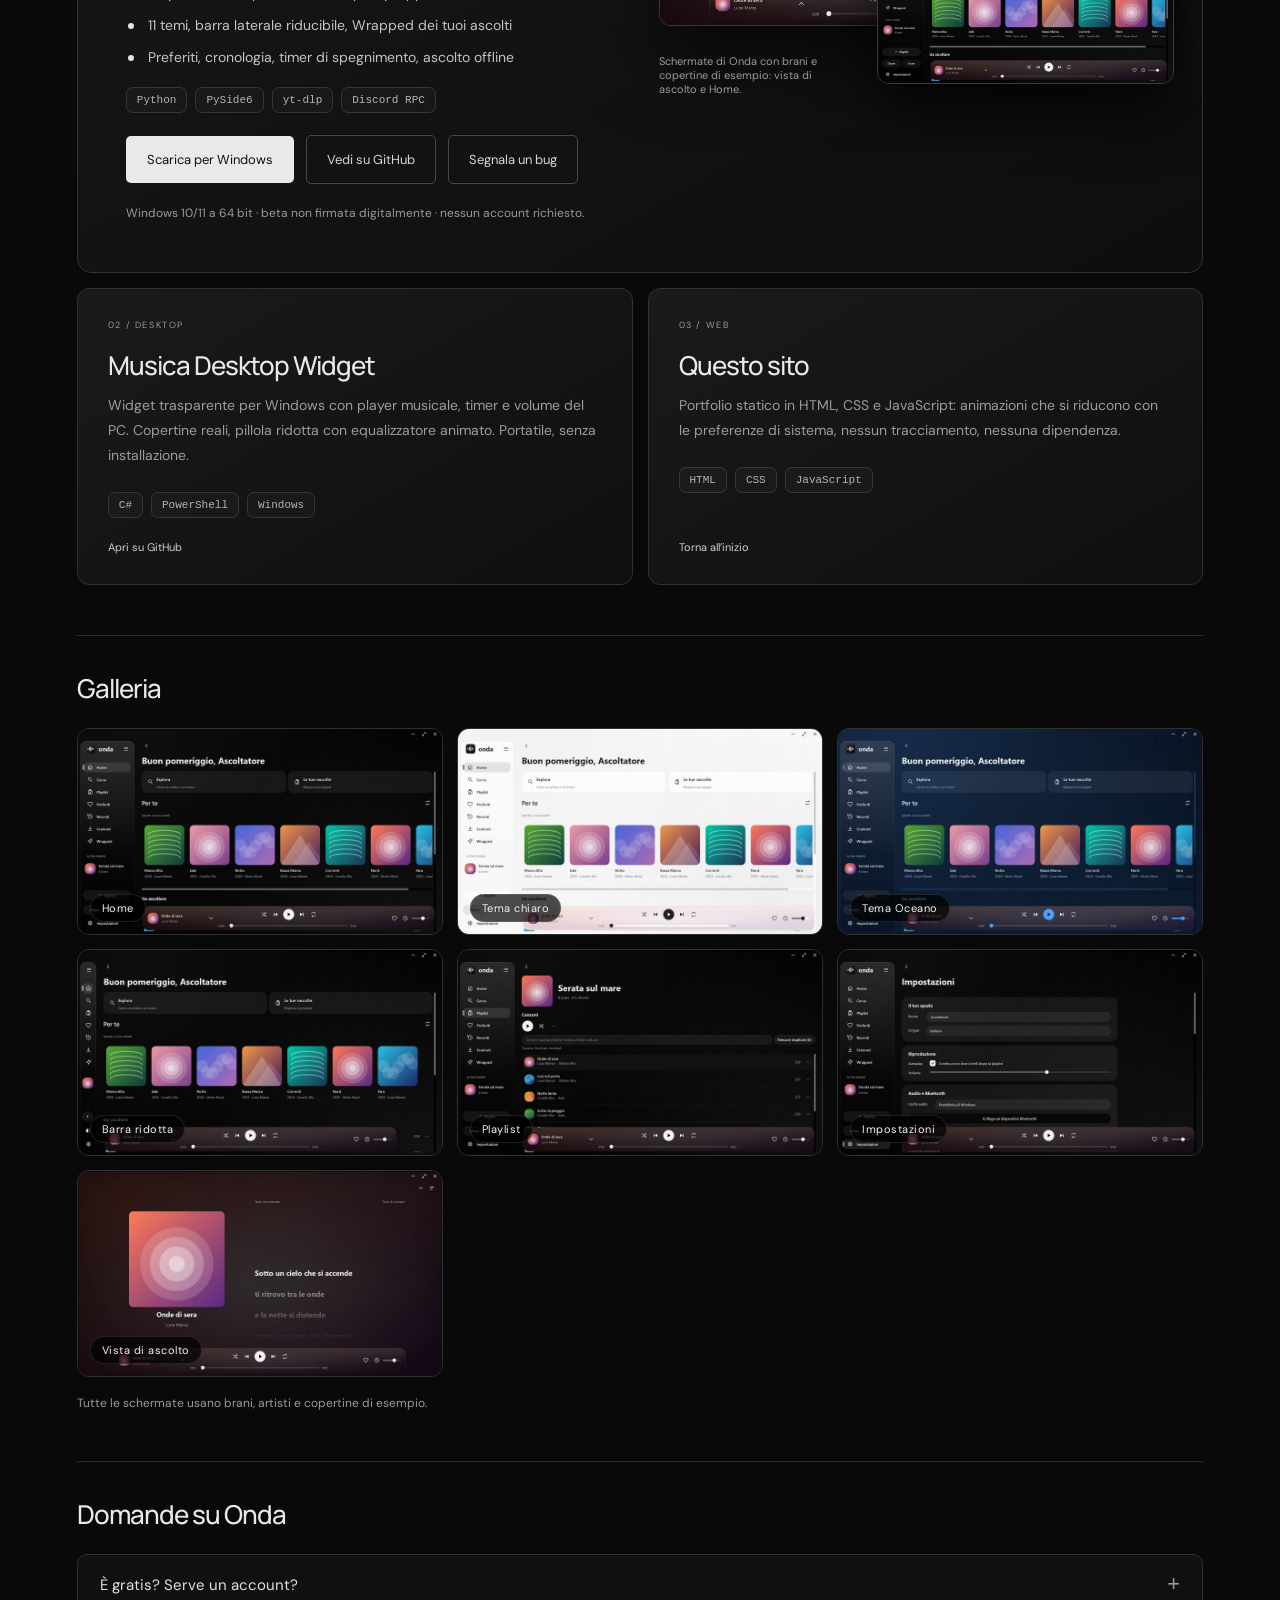
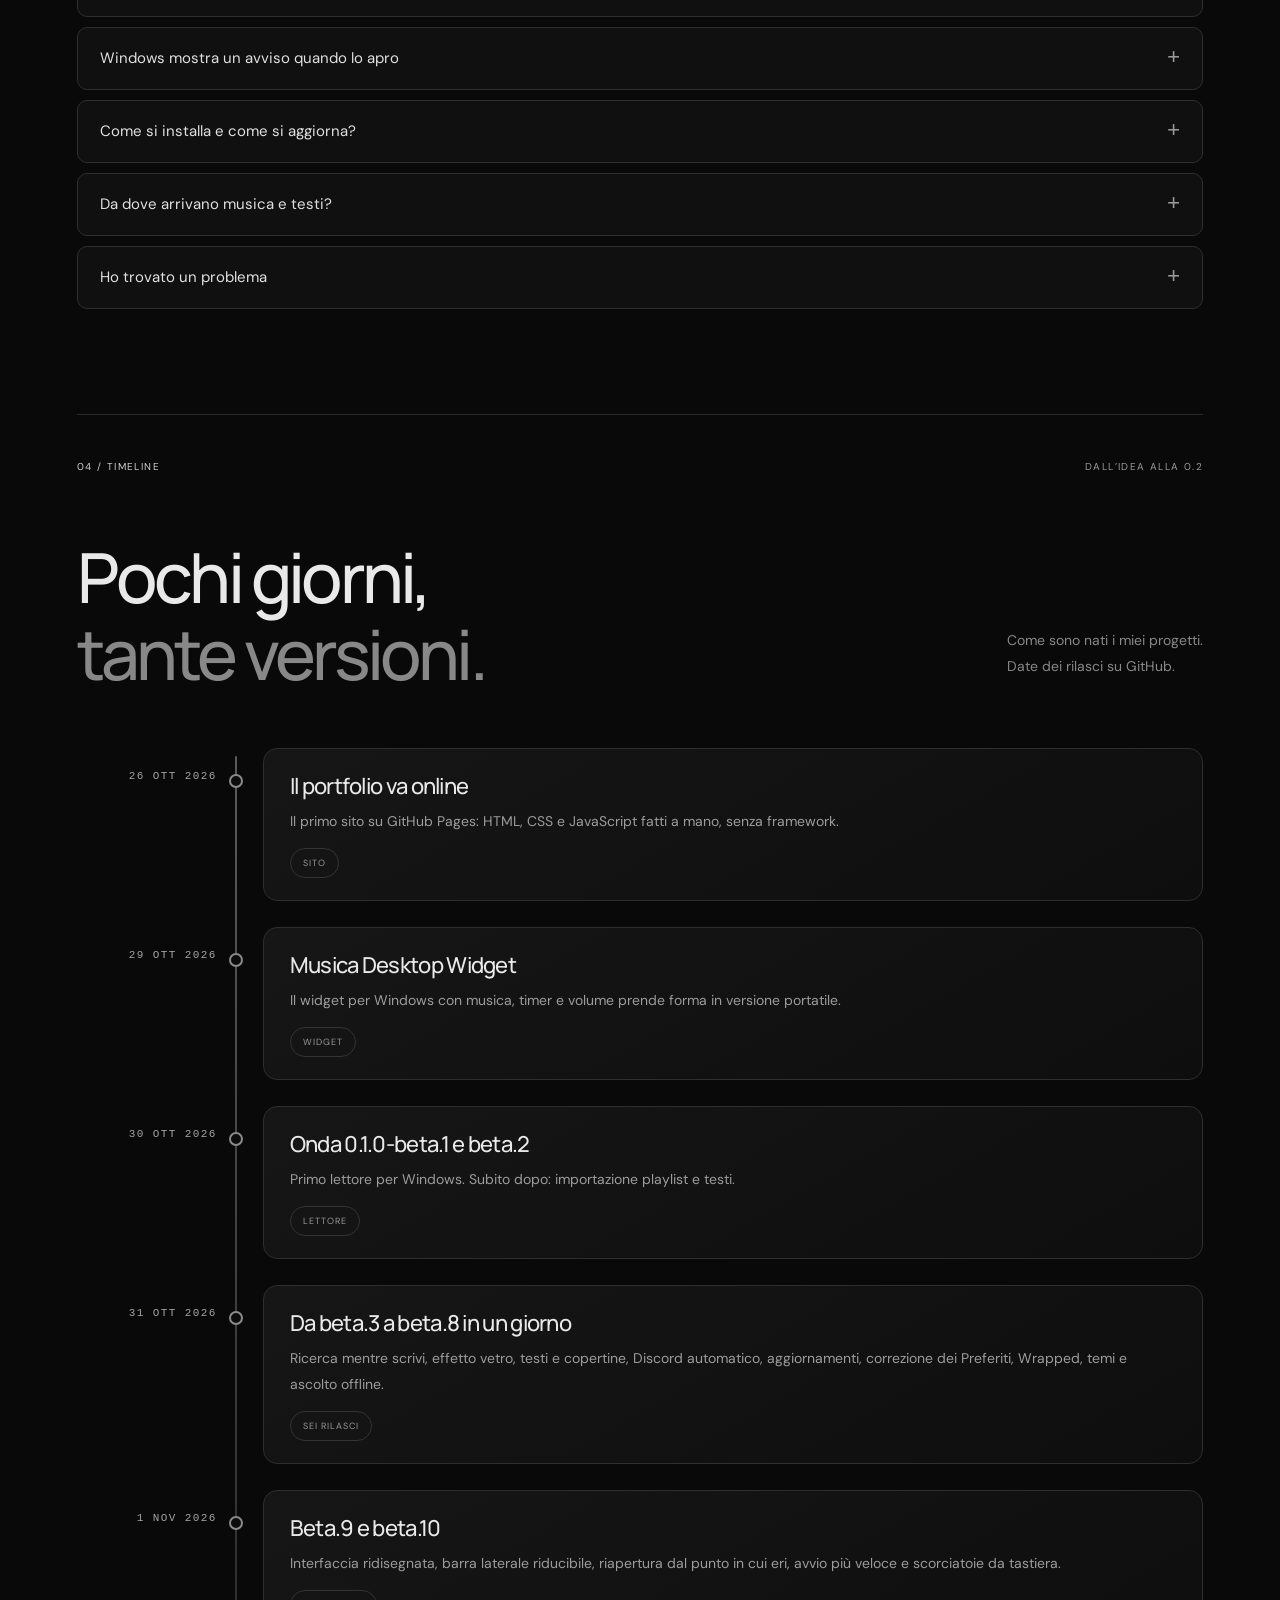
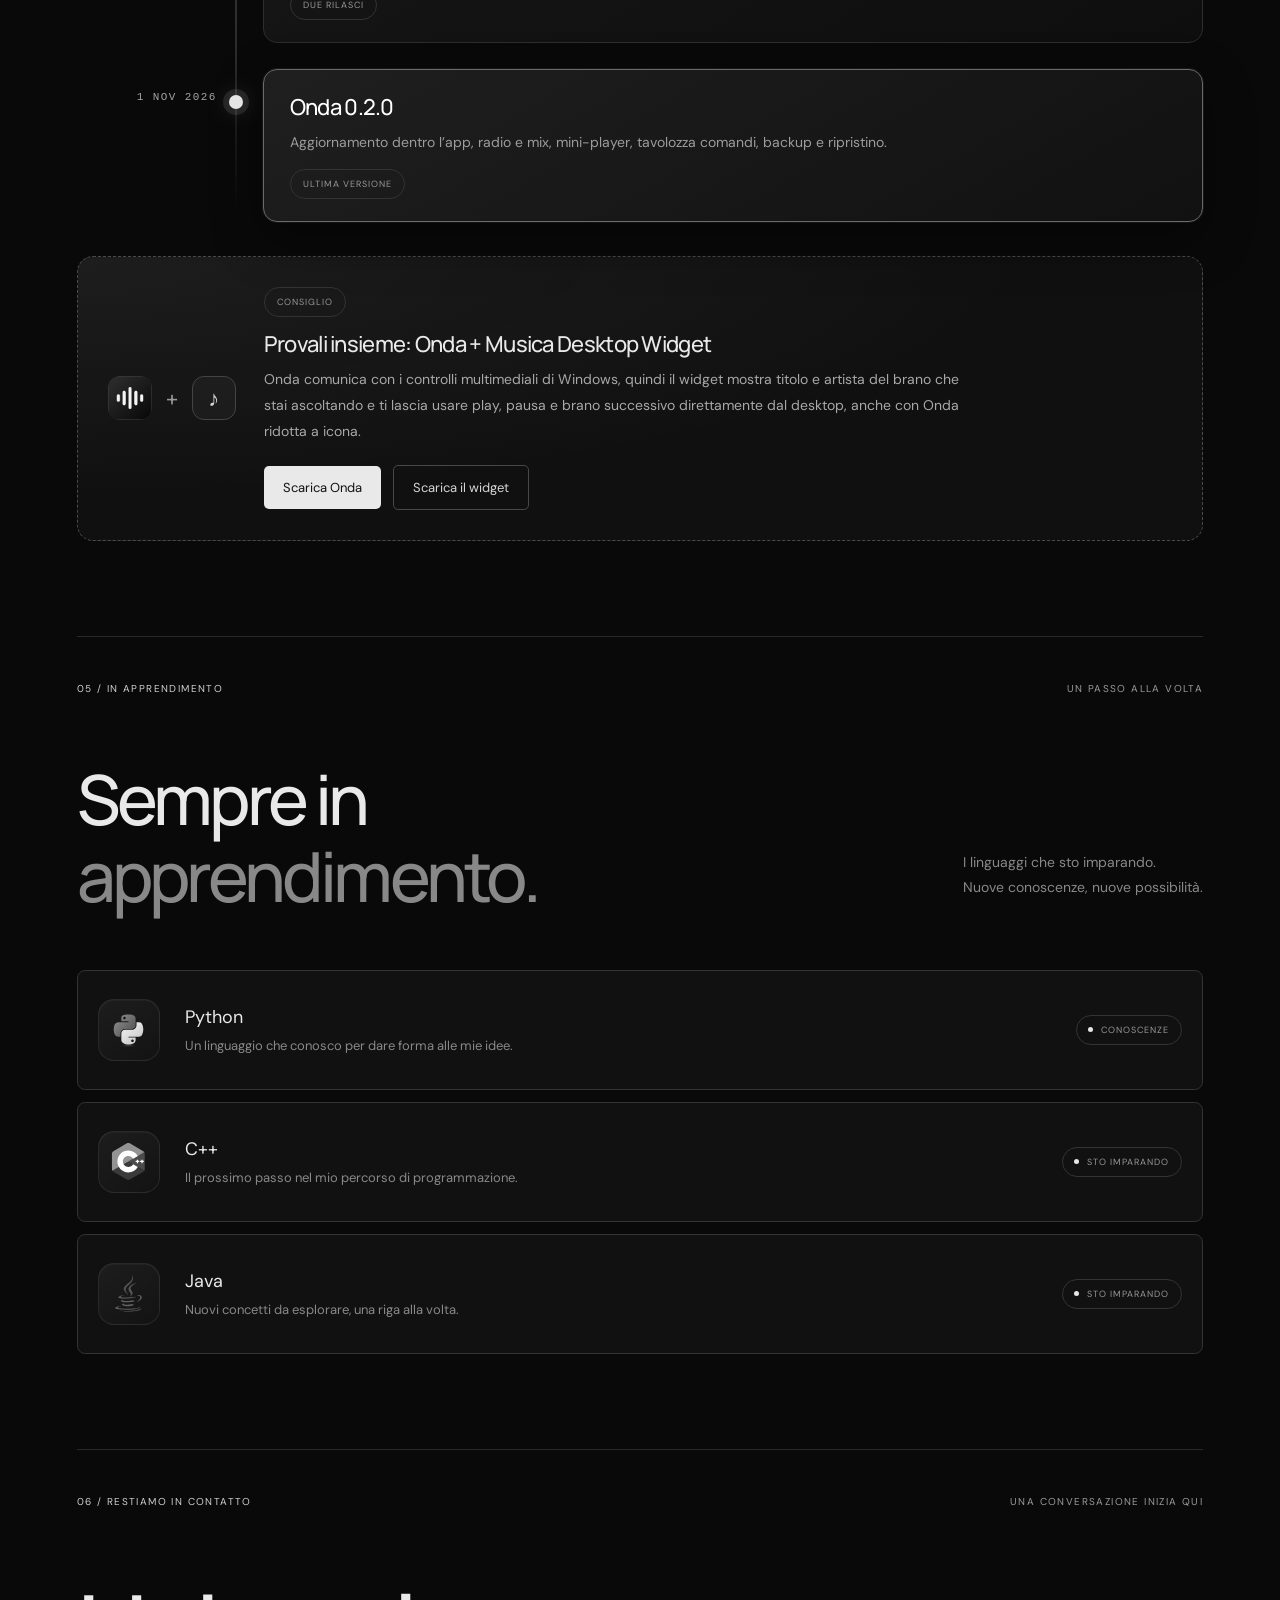
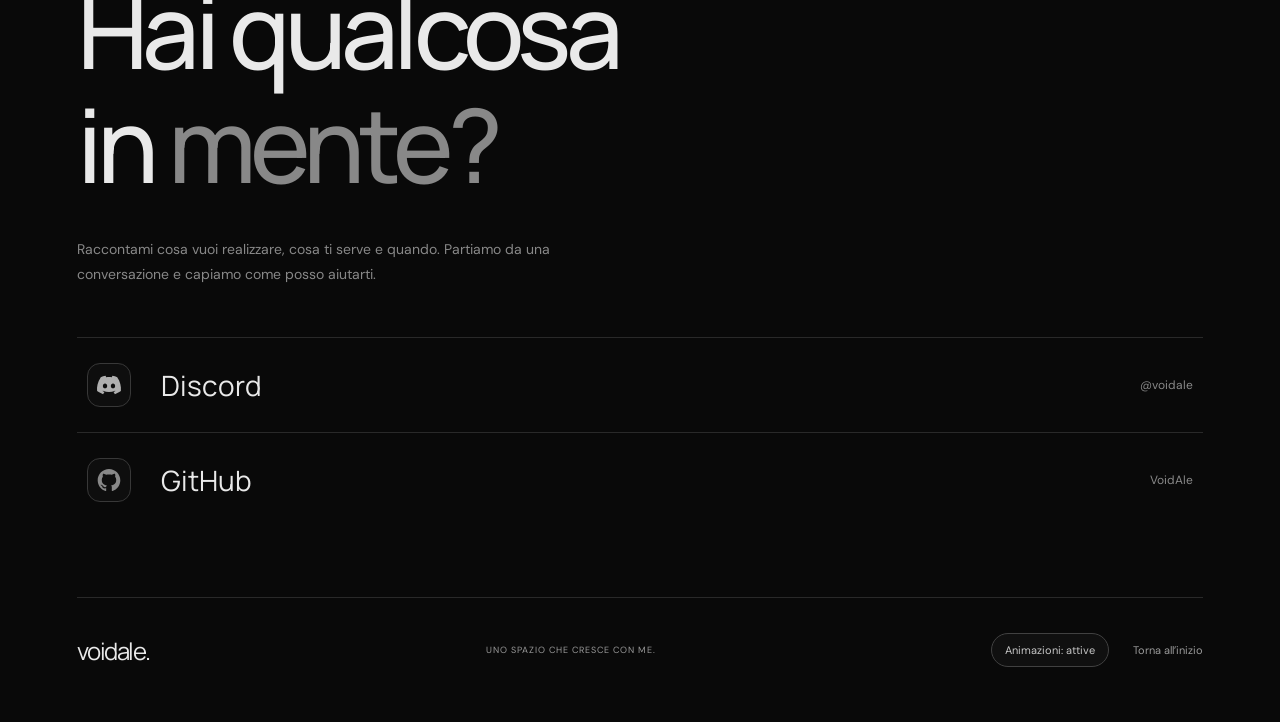
==== commit 9960b32e: "Timeline: aggiunge beta.9/beta.10 e Onda 0.2.0, meta referrer Co-Authored-By: Claude Sonnet 5.5 <nor" ====
--- a/index.html
+++ b/index.html
@@ -19,6 +19,7 @@
   <meta name="twitter:card" content="summary_large_image">
   <link rel="canonical" href="https://voidale.github.io/">
   <meta http-equiv="Content-Security-Policy" content="default-src 'none'; img-src 'self' data:; font-src 'self'; style-src 'self' 'unsafe-inline'; script-src 'self'; base-uri 'self'; form-action 'none'">
+  <meta name="referrer" content="strict-origin-when-cross-origin">
   <meta name="author" content="voidale">
   <link rel="stylesheet" href="fonts.css?v=20261101-1">
   <link rel="stylesheet" href="style.css?v=20261101-site5">
@@ -122,14 +123,15 @@
       </div>
     </section>
     <section id="timeline" class="section reveal">
-      <div class="section-label"><span>04 / TIMELINE</span><span>DALL’IDEA ALLA BETA</span></div>
-      <div class="learning-heading"><h2>Una settimana,<br><em>tante versioni.</em></h2><p>Come sono nati i miei progetti.<br>Date dei rilasci su GitHub.</p></div>
+      <div class="section-label"><span>04 / TIMELINE</span><span>DALL’IDEA ALLA 0.2</span></div>
+      <div class="learning-heading"><h2>Pochi giorni,<br><em>tante versioni.</em></h2><p>Come sono nati i miei progetti.<br>Date dei rilasci su GitHub.</p></div>
       <ol class="timeline">
         <li class="t-item"><time datetime="2026-10-26">26 OTT 2026</time><div><h3>Il portfolio va online</h3><p>Il primo sito su GitHub Pages: HTML, CSS e JavaScript fatti a mano, senza framework.</p><span class="tag">SITO</span></div></li>
         <li class="t-item"><time datetime="2026-10-29">29 OTT 2026</time><div><h3>Musica Desktop Widget</h3><p>Il widget per Windows con musica, timer e volume prende forma in versione portatile.</p><span class="tag">WIDGET</span></div></li>
         <li class="t-item"><time datetime="2026-10-30">30 OTT 2026</time><div><h3>Onda 0.1.0-beta.1 e beta.2</h3><p>Primo lettore per Windows. Subito dopo: importazione playlist e testi.</p><span class="tag">LETTORE</span></div></li>
         <li class="t-item"><time datetime="2026-10-31">31 OTT 2026</time><div><h3>Da beta.3 a beta.8 in un giorno</h3><p>Ricerca mentre scrivi, effetto vetro, testi e copertine, Discord automatico, aggiornamenti, correzione dei Preferiti, Wrapped, temi e ascolto offline.</p><span class="tag">SEI RILASCI</span></div></li>
-        <li class="t-item current"><time datetime="2026-11-01">1 NOV 2026</time><div><h3>Onda 0.1.0-beta.9</h3><p>Interfaccia ridisegnata, barra laterale riducibile, il tema resta il tuo mentre ascolti, e riprende da dove eri.</p><span class="tag">ULTIMA VERSIONE</span></div></li>
+        <li class="t-item"><time datetime="2026-11-01">1 NOV 2026</time><div><h3>Beta.9 e beta.10</h3><p>Interfaccia ridisegnata, barra laterale riducibile, riapertura dal punto in cui eri, avvio più veloce e scorciatoie da tastiera.</p><span class="tag">DUE RILASCI</span></div></li>
+        <li class="t-item current"><time datetime="2026-11-01">1 NOV 2026</time><div><h3>Onda 0.2.0</h3><p>Aggiornamento dentro l’app, radio e mix, mini-player, tavolozza comandi, backup e ripristino.</p><span class="tag">ULTIMA VERSIONE</span></div></li>
       </ol>
       <aside class="timeline-tip" aria-label="Consiglio">
         <div class="tip-icons"><img src="assets/onda-logo.png" alt="" width="44" height="44"><span aria-hidden="true">+</span><span class="tip-widget" aria-hidden="true">♪</span></div>
